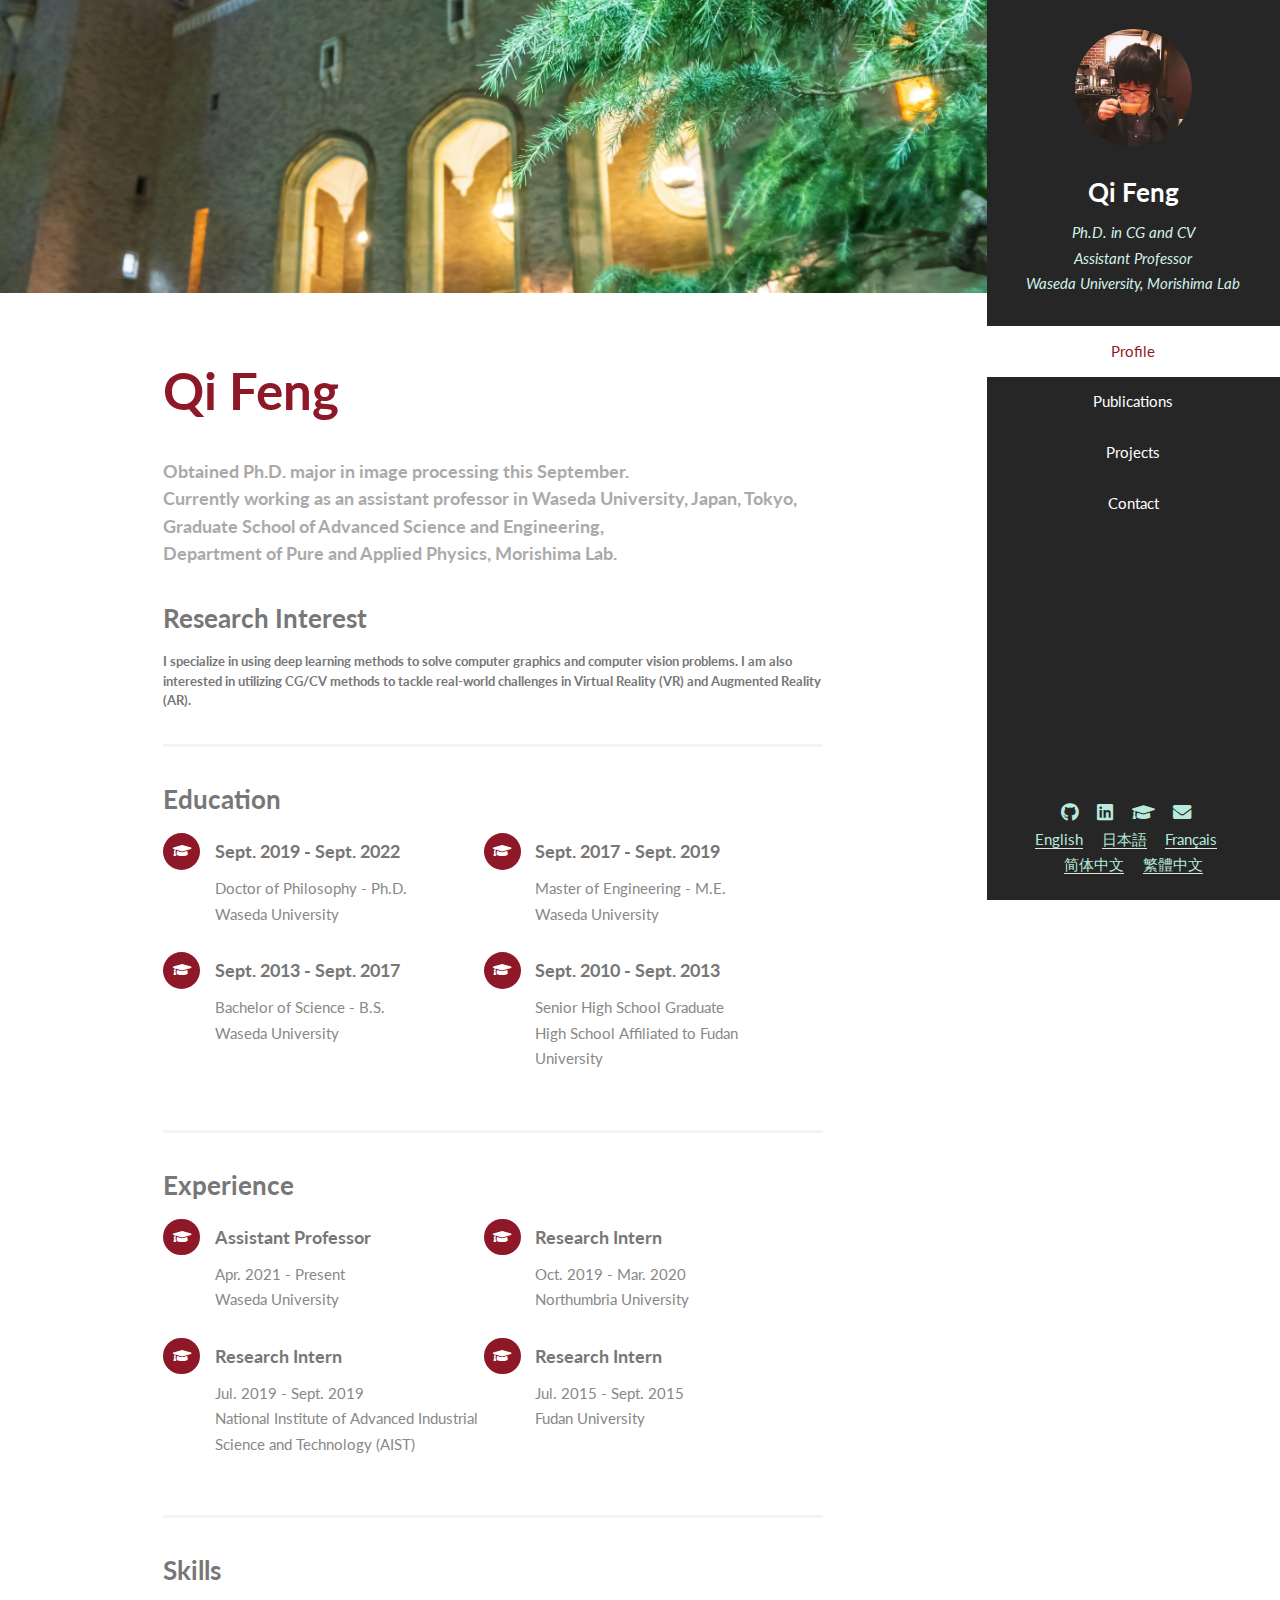
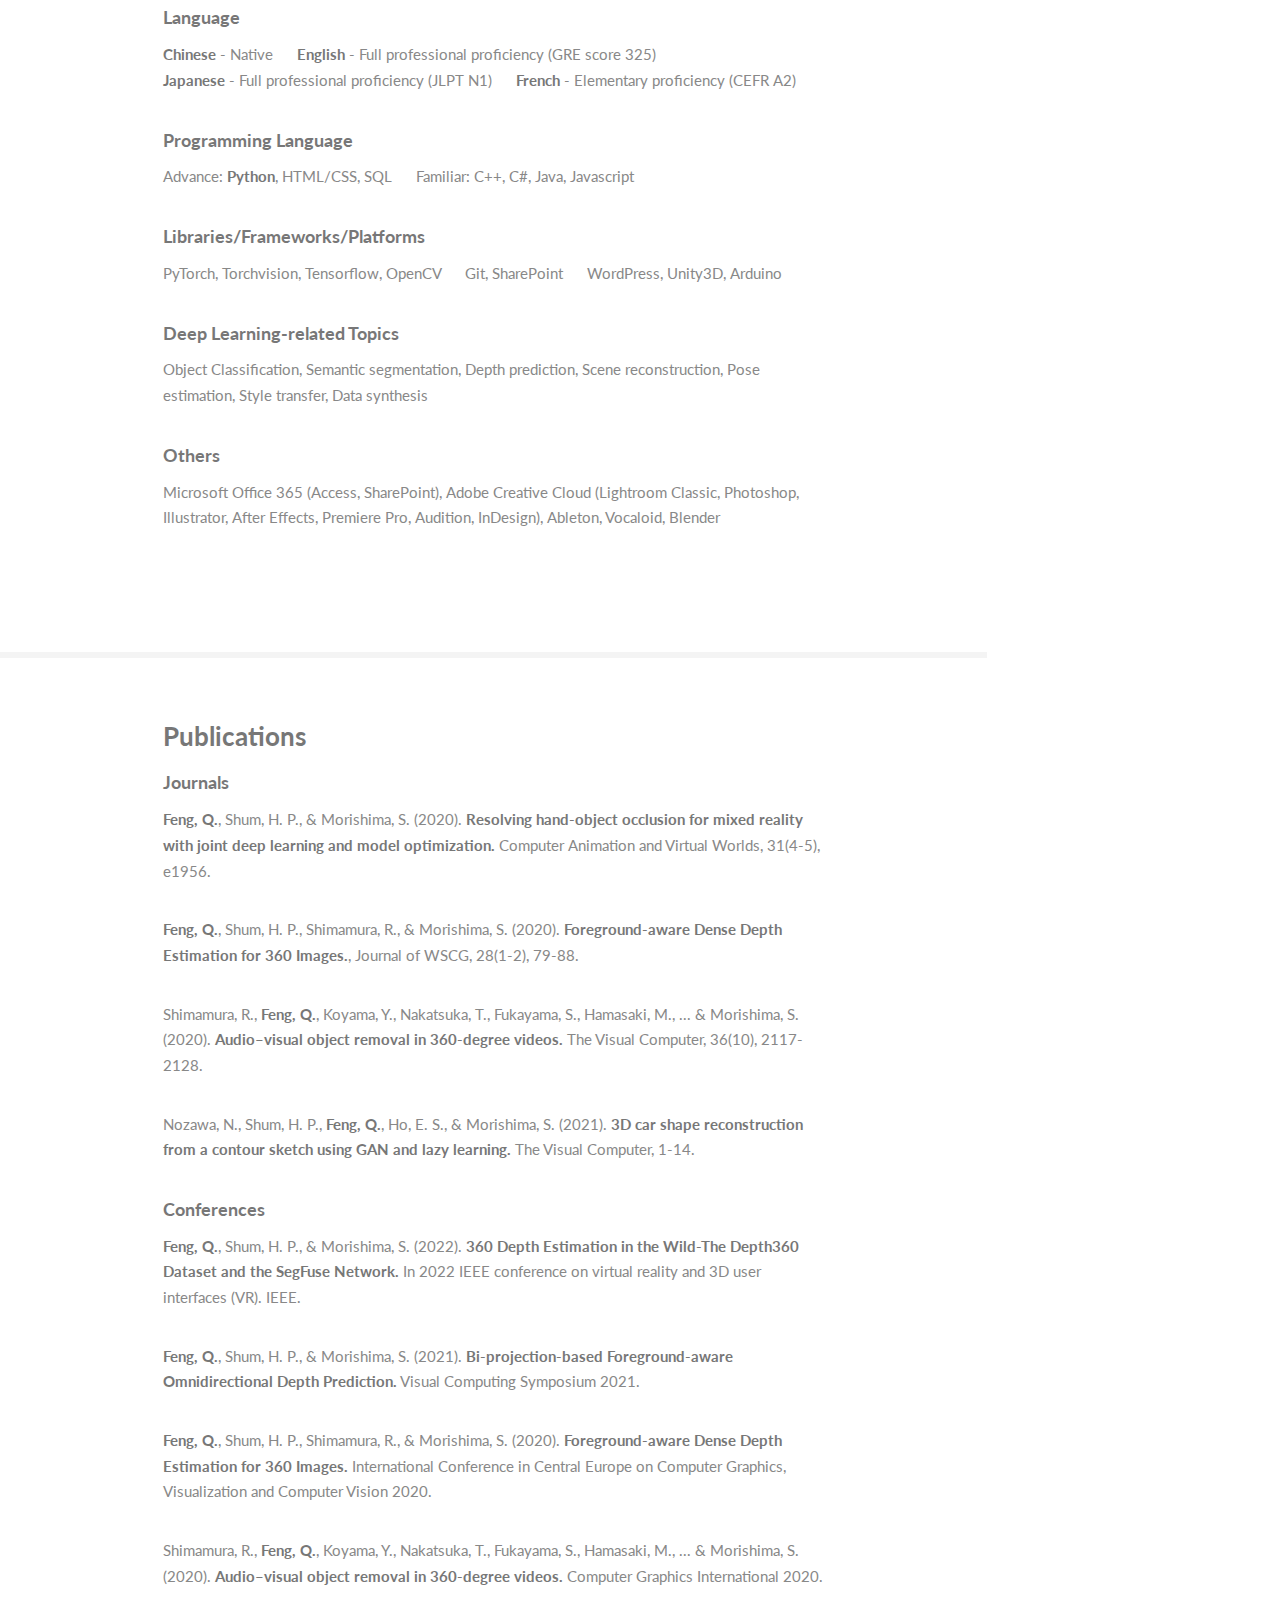
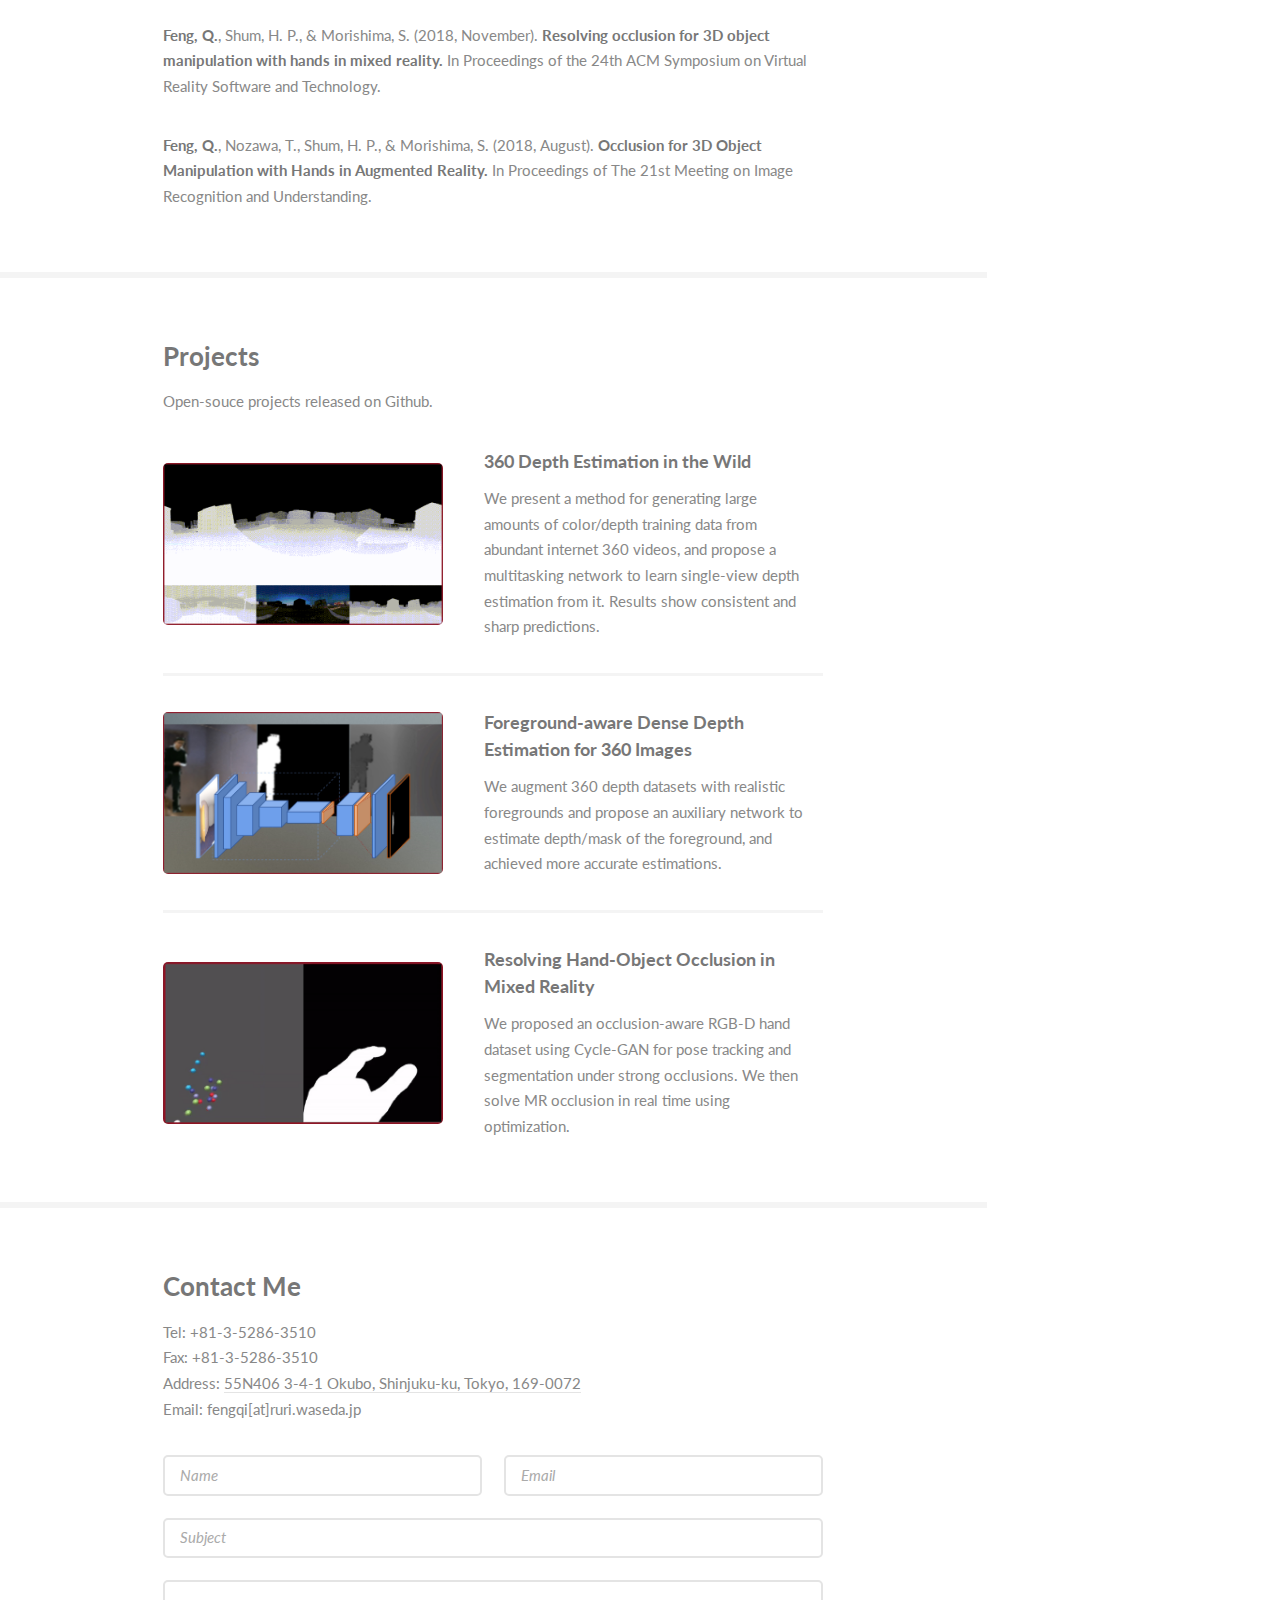
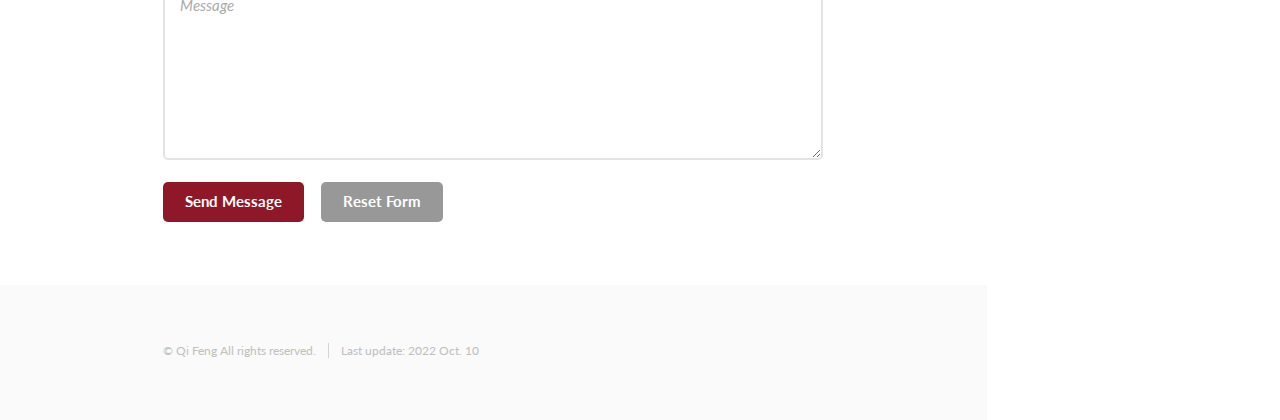
==== index.html @ 5010bcfd "Update index.html" ====
<!DOCTYPE HTML>
<html>
	<head>
		<title>Qi Feng | 冯 起</title>
		<link rel="icon" type="image/x-icon" href="/images/favicon.ico">
		<meta charset="utf-8" />
		<meta name="viewport" content="width=device-width, initial-scale=1, user-scalable=no" />
		<link rel="stylesheet" href="assets/css/main.css" />
	</head>
	<body class="is-preload">

		<!-- Header -->
			<section id="header">
				<header>
					<span class="image avatar"><img src="images/avatar.jpg" alt="" /></span>
					<h1 id="logo"><a href="#">Qi Feng</a></h1>
					<p>Ph.D. in CG and CV <br /> 
					Assistant Professor<br <br />
					Waseda University, Morishima Lab</p>
				</header>
				<nav id="nav">
					<ul>
						<li><a href="#one" class="active">Profile</a></li>
						<li><a href="#two">Publications</a></li>
						<li><a href="#three">Projects</a></li>
						<li><a href="#four">Contact</a></li>
					</ul>
				</nav>
				<footer>
					<ul class="icons">
						<li><a href="https://github.com/HAL-lucination/" class="icon brands fa-github"><span class="label">Github</span></a></li>
						<li><a href="https://www.linkedin.com/in/qi-feng-2680a6149/" class="icon brands fa-linkedin"><span class="label">Email</span></a></li>
						<li><a href="https://scholar.google.com/citations?view_op=list_works&hl=en&authuser=1&user=17y69bAAAAAJ" class="icon solid fa-graduation-cap"><span class="label">Google Scholar</span></a></li>
						<li><a href="mailto: fengqi@ruri.waseda.jp" class="icon solid fa-envelope"><span class="label">Email</span></a></li>
						<br />
						<li><a href="#">English</a></li>
						<li><a href="#">日本語</a></li>
						<li><a href="#">Français</a></li><br />
						<li><a href="#">简体中文</a></li>
						<li><a href="#">繁體中文</a></li>
						
					</ul>
				</footer>
			</section>

		<!-- Wrapper -->
			<div id="wrapper">

				<!-- Main -->
					<div id="main">

						<!-- One -->
							<section id="one">
								<div class="image main" data-position="center">
									<img src="images/banner.jpg" alt="" />
								</div>
								<div class="container">
									<header class="major">
										<h2>Qi Feng</h2>
										<h4><p> Obtained Ph.D. major in image processing this September. <br />
											Currently working as an assistant professor in Waseda University, Japan, Tokyo, <br />
											Graduate School of Advanced Science and Engineering, <br />
											Department of Pure and Applied Physics, <a href="https://morishima-lab.jp/">Morishima Lab</a>.</p></h4>
									</header>
									<div class="features">
										<article>
												<h3>Research Interest</h3>
												<h5><p>I specialize in using deep learning methods to solve computer graphics and computer vision problems.
													I am also interested in utilizing CG/CV methods to tackle real-world challenges in Virtual Reality (VR) and Augmented Reality (AR). </p></h5>
										</article>
										<article>
												<h3>Education</h3>
												<ul class="feature-icons">
													<li class="icon solid fa-graduation-cap"><h4>Sept. 2019 - Sept. 2022</h4>
													Doctor of Philosophy - Ph.D. <br />
													Waseda University </li>
													<li class="icon solid fa-graduation-cap"><h4>Sept. 2017 - Sept. 2019</h4>
													Master of Engineering - M.E. <br />
													Waseda University </li>
													<li class="icon solid fa-graduation-cap"><h4>Sept. 2013 - Sept. 2017</h4>
													Bachelor of Science - B.S. <br />
													Waseda University </li>
													<li class="icon solid fa-graduation-cap"><h4>Sept. 2010 - Sept. 2013</h4>
													Senior High School Graduate <br />
													High School Affiliated to Fudan University </li>
												</ul>
										</article>
										<article>
												<h3>Experience</h3>
												<ul class="feature-icons">
													<li class="icon solid fa-graduation-cap"><h4>Assistant Professor</h4>
													Apr. 2021 - Present<br />
													Waseda University </li>
													<li class="icon solid fa-graduation-cap"><h4>Research Intern</h4>
													Oct. 2019 - Mar. 2020 <br />
													Northumbria University </li>
													<li class="icon solid fa-graduation-cap"><h4>Research Intern</h4>
													Jul. 2019 - Sept. 2019 <br />
													National Institute of Advanced Industrial Science and Technology (AIST) </li>
													<li class="icon solid fa-graduation-cap"><h4>Research Intern</h4>
													Jul. 2015 - Sept. 2015 <br />
													Fudan University </li>
												</ul>
										</article>
										<article>
												<h3>Skills</h3>
												<h4>Language</h4>
												<p><b>Chinese</b> - Native &nbsp;&nbsp;&nbsp;&nbsp; <b>English</b> - Full professional proficiency (GRE score 325) <br />
												<b>Japanese</b> - Full professional proficiency (JLPT N1) &nbsp;&nbsp;&nbsp;&nbsp; <b>French</b> - Elementary proficiency (CEFR A2) </p>
												<h4>Programming Language</h4>
												<p>Advance: <b>Python</b>, HTML/CSS, SQL &nbsp;&nbsp;&nbsp;&nbsp; Familiar: C++, C#, Java, Javascript</p>
												<h4>Libraries/Frameworks/Platforms</h4>
												<p>PyTorch, Torchvision, Tensorflow, OpenCV &nbsp;&nbsp;&nbsp;&nbsp; Git, SharePoint &nbsp;&nbsp;&nbsp;&nbsp;  WordPress, Unity3D, Arduino</p>
												<h4>Deep Learning-related Topics</h4>
												<p>Object Classification, Semantic segmentation, Depth prediction, Scene reconstruction, Pose estimation, Style transfer, Data synthesis</p>
												<h4>Others</h4>
												<p>Microsoft Office 365 (Access, SharePoint), Adobe Creative Cloud (Lightroom Classic, Photoshop, Illustrator, After Effects, Premiere Pro, Audition, InDesign), Ableton, Vocaloid, Blender</p><br />
										</article>
									</div>
								</div>
							</section>

						<!-- Two -->
							<section id="two">
								<div class="container">
									<div class="features">
										<article>
												<h3>Publications</h3>
												<h4>Journals</h4>
												<p><b>Feng, Q.</b>, Shum, H. P., & Morishima, S. (2020). <b>Resolving hand‐object occlusion for mixed reality with joint deep learning and model optimization.</b>
													Computer Animation and Virtual Worlds, 31(4-5), e1956.</p>
												<p><b>Feng, Q.</b>, Shum, H. P., Shimamura, R., & Morishima, S. (2020). <b>Foreground-aware Dense Depth Estimation for 360 Images.</b>, Journal of WSCG, 28(1-2), 79-88.</p>
												<p>Shimamura, R., <b>Feng, Q.</b>, Koyama, Y., Nakatsuka, T., Fukayama, S., Hamasaki, M., ... & Morishima, S. (2020). <b>Audio–visual object removal in 360-degree videos.</b> The Visual Computer, 36(10), 2117-2128.</p>
												<p>Nozawa, N., Shum, H. P., <b>Feng, Q.</b>, Ho, E. S., & Morishima, S. (2021). <b>3D car shape reconstruction from a contour sketch using GAN and lazy learning.</b> The Visual Computer, 1-14.</p>
												<h4>Conferences</h4>
												<p><b>Feng, Q.</b>, Shum, H. P., & Morishima, S. (2022). <b>360 Depth Estimation in the Wild-The Depth360 Dataset and the SegFuse Network.</b> In 2022 IEEE conference on virtual reality and 3D user interfaces (VR). IEEE.</p>
												<p><b>Feng, Q.</b>, Shum, H. P., & Morishima, S. (2021). <b>Bi-projection-based Foreground-aware Omnidirectional Depth Prediction.</b> Visual Computing Symposium 2021.</p>
												<p><b>Feng, Q.</b>, Shum, H. P., Shimamura, R., & Morishima, S. (2020). <b>Foreground-aware Dense Depth Estimation for 360 Images.</b> International Conference in Central Europe on Computer Graphics, Visualization and Computer Vision 2020.</p>
												<p>Shimamura, R., <b>Feng, Q.</b>, Koyama, Y., Nakatsuka, T., Fukayama, S., Hamasaki, M., ... & Morishima, S. (2020). <b>Audio–visual object removal in 360-degree videos.</b> Computer Graphics International 2020.</p>
												<p><b>Feng, Q.</b>, Shum, H. P., & Morishima, S. (2018, November). <b>Resolving occlusion for 3D object manipulation with hands in mixed reality.</b> In Proceedings of the 24th ACM Symposium on Virtual Reality Software and Technology.</p>
												<p><b>Feng, Q.</b>, Nozawa, T., Shum, H. P., & Morishima, S. (2018, August). <b>Occlusion for 3D Object Manipulation with Hands in Augmented Reality.</b> In Proceedings of The 21st Meeting on Image Recognition and Understanding.</p>
										</article>
									</div>
								</div>
							</section>

						<!-- Three -->
							<section id="three">
								<div class="container">
									<h3>Projects</h3>
									<p>Open-souce projects released on Github.</p>
									<div class="features">
										<article>
											<a href="https://segfuse.github.io/" class="image"><img src="images/segfuse.gif" alt="" /></a>
											<div class="inner">
												<h4><a href="https://segfuse.github.io/">360 Depth Estimation in the Wild</a></h4>
												<p>We present a method for generating large amounts of color/depth training data from abundant internet 360 videos,
													and propose a multitasking network to learn single-view depth estimation from it. Results show consistent and sharp predictions.</p>
											</div>
										</article>
										<article>
											<a href="https://segfuse.github.io/" class="image"><img src="images/foreground.jpg" alt="" /></a>
											<div class="inner">
												<h4><a href="https://segfuse.github.io/">Foreground-aware Dense Depth Estimation for 360 Images</a></h4>
												<p>We augment 360 depth datasets with realistic foregrounds and propose an auxiliary network
													to estimate depth/mask of the foreground, and achieved more accurate estimations.</p>
											</div>
										</article>
										<article>
											<a href="https://github.com/HAL-lucination/cyclegan-hand" class="image"><img src="images/hand.gif" alt="" /></a>
											<div class="inner">
												<h4><a href="https://github.com/HAL-lucination/cyclegan-hand">Resolving Hand-Object Occlusion in Mixed Reality</a></h4>
												<p>We proposed an occlusion-aware RGB-D hand dataset using Cycle-GAN for pose tracking and segmentation under strong occlusions.
													We then solve MR occlusion in real time using optimization.</p>
											</div>
										</article>
									</div>
								</div>
							</section>

						<!-- Four -->
							<section id="four">
								<div class="container">
									<h3>Contact Me</h3>
									<p>Tel: +81-3-5286-3510<br />
										Fax: +81-3-5286-3510<br />
										Address: <a href="https://goo.gl/maps/qCkFEBYzue7V8PMCA">55N406 3-4-1 Okubo, Shinjuku-ku, Tokyo, 169-0072</a><br />
										Email: fengqi[at]ruri.waseda.jp</p>
									<form action="http://formspree.io/fengqi@ruri.waseda.jp" method="POST">
										<div class="row gtr-uniform">
											<div class="col-6 col-12-xsmall"><input type="text" name="name" id="name" placeholder="Name" /></div>
											<div class="col-6 col-12-xsmall"><input type="email" name="email" id="email" placeholder="Email" /></div>
											<div class="col-12"><input type="text" name="subject" id="subject" placeholder="Subject" /></div>
											<div class="col-12"><textarea name="message" id="message" placeholder="Message" rows="6"></textarea></div>
											<div class="col-12">
												<ul class="actions">
													<li><input type="submit" class="primary" value="Send Message" /></li>
													<li><input type="reset" value="Reset Form" /></li>
												</ul>
											</div>
										</div>
									</form>
								</div>
							</section>
					</div>

				<!-- Footer -->
					<section id="footer">
						<div class="container">
							<ul class="copyright">
								<li>&copy; Qi Feng All rights reserved.</li><li>Last update: 2022 Oct. 10</li>
							</ul>
						</div>
					</section>

			</div>

		<!-- Scripts -->
			<script src="assets/js/jquery.min.js"></script>
			<script src="assets/js/jquery.scrollex.min.js"></script>
			<script src="assets/js/jquery.scrolly.min.js"></script>
			<script src="assets/js/browser.min.js"></script>
			<script src="assets/js/breakpoints.min.js"></script>
			<script src="assets/js/util.js"></script>
			<script src="assets/js/main.js"></script>

	</body>
</html>
---- assets/css/main.css ----
@import url("fontawesome-all.min.css");
@import url("https://fonts.googleapis.com/css?family=Lato:400,400italic,700,700italic|Source+Code+Pro:400");

html, body, div, span, applet, object,
iframe, h1, h2, h3, h4, h5, h6, p, blockquote,
pre, a, abbr, acronym, address, big, cite,
code, del, dfn, em, img, ins, kbd, q, s, samp,
small, strike, strong, sub, sup, tt, var, b,
u, i, center, dl, dt, dd, ol, ul, li, fieldset,
form, label, legend, table, caption, tbody,
tfoot, thead, tr, th, td, article, aside,
canvas, details, embed, figure, figcaption,
footer, header, hgroup, menu, nav, output, ruby,
section, summary, time, mark, audio, video {
	margin: 0;
	padding: 0;
	border: 0;
	font-size: 100%;
	font: inherit;
	vertical-align: baseline;}

article, aside, details, figcaption, figure,
footer, header, hgroup, menu, nav, section {
	display: block;}

body {
	line-height: 1;
}

ol, ul {
	list-style: none;
}

blockquote, q {
	quotes: none;
}

	blockquote:before, blockquote:after, q:before, q:after {
		content: '';
		content: none;
	}

table {
	border-collapse: collapse;
	border-spacing: 0;
}

body {
	-webkit-text-size-adjust: none;
}

mark {
	background-color: transparent;
	color: inherit;
}

input::-moz-focus-inner {
	border: 0;
	padding: 0;
}

input, select, textarea {
	-moz-appearance: none;
	-webkit-appearance: none;
	-ms-appearance: none;
	appearance: none;
}

/* Basic */

	html {
		box-sizing: border-box;
	}

	*, *:before, *:after {
		box-sizing: inherit;
	}

	body {
		background: #fff;
	}

		body.is-preload *, body.is-preload *:before, body.is-preload *:after {
			-moz-animation: none !important;
			-webkit-animation: none !important;
			-ms-animation: none !important;
			animation: none !important;
			-moz-transition: none !important;
			-webkit-transition: none !important;
			-ms-transition: none !important;
			transition: none !important;
		}

	body, input, select, textarea {
		color: #888;
		font-family: "Lato", sans-serif;
		font-size: 16pt;
		font-weight: 400;
		line-height: 1.75em;
	}

	a {
		-moz-transition: color 0.2s ease-in-out, border-color 0.2s ease-in-out;
		-webkit-transition: color 0.2s ease-in-out, border-color 0.2s ease-in-out;
		-ms-transition: color 0.2s ease-in-out, border-color 0.2s ease-in-out;
		transition: color 0.2s ease-in-out, border-color 0.2s ease-in-out;
		border-bottom: solid 1px #e4e4e4;
		color: inherit;
		text-decoration: none;
	}

		a:hover {
			border-bottom-color: transparent;
			color: #8E1827 !important;
		}

	strong, b {
		color: #777;
		font-weight: 700;
	}

	em, i {
		font-style: italic;
	}

	p {
		margin: 0 0 2.25em 0;
	}

	h1, h2, h3, h4, h5, h6 {
		color: #777;
		font-weight: 700;
		line-height: 1em;
		margin: 0 0 0.5625em 0;
	}

		h1 a, h2 a, h3 a, h4 a, h5 a, h6 a {
			border: 0;
			color: inherit;
			text-decoration: none;
		}

	h2 {
		font-size: 2em;
		line-height: 1.5em;
	}

	h3 {
		font-size: 1.75em;
		line-height: 1.5em;
	}

	h4 {
		font-size: 1.25em;
		line-height: 1.5em;
	}

	h5 {
		font-size: 0.9em;
		line-height: 1.5em;
	}

	h6 {
		font-size: 0.7em;
		line-height: 1.5em;
	}

	sub {
		font-size: 0.8em;
		position: relative;
		top: 0.5em;
	}

	sup {
		font-size: 0.8em;
		position: relative;
		top: -0.5em;
	}

	hr {
		border: 0;
		border-bottom: solid 2px #f4f4f4;
		margin: 2.25em 0;
	}

		hr.major {
			margin: 3.375em 0;
		}

	blockquote {
		border-left: solid 8px #e4e4e4;
		font-style: italic;
		margin: 0 0 2.25em 0;
		padding: 0.5em 0 0.5em 2em;
	}

	code {
		background: #555;
		border-radius: 5px;
		color: #fff;
		font-family: "Source Code Pro", monospace;
		font-size: 0.9em;
		margin: 0 0.25em;
		padding: 0.25em 0.65em;
	}

	pre {
		font-family: "Source Code Pro", monospace;
		font-size: 0.9em;
		margin: 0 0 2.25em 0;
	}

		pre code {
			-webkit-overflow-scrolling: touch;
			display: block;
			line-height: 1.5em;
			overflow-x: auto;
			padding: 1em 1.5em;
		}

	.align-left {
		text-align: left;
	}

	.align-center {
		text-align: center;
	}

	.align-right {
		text-align: right;
	}

/* Row */

	.row {
		display: flex;
		flex-wrap: wrap;
		box-sizing: border-box;
		align-items: stretch;
	}

		.row > * {
			box-sizing: border-box;
		}

		.row.gtr-uniform > * > :last-child {
			margin-bottom: 0;
		}

		.row.aln-left {
			justify-content: flex-start;
		}

		.row.aln-center {
			justify-content: center;
		}

		.row.aln-right {
			justify-content: flex-end;
		}

		.row.aln-top {
			align-items: flex-start;
		}

		.row.aln-middle {
			align-items: center;
		}

		.row.aln-bottom {
			align-items: flex-end;
		}

		.row > .imp {
			order: -1;
		}

		.row > .col-1 {
			width: 8.33333%;
		}

		.row > .off-1 {
			margin-left: 8.33333%;
		}

		.row > .col-2 {
			width: 16.66667%;
		}

		.row > .off-2 {
			margin-left: 16.66667%;
		}

		.row > .col-3 {
			width: 25%;
		}

		.row > .off-3 {
			margin-left: 25%;
		}

		.row > .col-4 {
			width: 33.33333%;
		}

		.row > .off-4 {
			margin-left: 33.33333%;
		}

		.row > .col-5 {
			width: 41.66667%;
		}

		.row > .off-5 {
			margin-left: 41.66667%;
		}

		.row > .col-6 {
			width: 50%;
		}

		.row > .off-6 {
			margin-left: 50%;
		}

		.row > .col-7 {
			width: 58.33333%;
		}

		.row > .off-7 {
			margin-left: 58.33333%;
		}

		.row > .col-8 {
			width: 66.66667%;
		}

		.row > .off-8 {
			margin-left: 66.66667%;
		}

		.row > .col-9 {
			width: 75%;
		}

		.row > .off-9 {
			margin-left: 75%;
		}

		.row > .col-10 {
			width: 83.33333%;
		}

		.row > .off-10 {
			margin-left: 83.33333%;
		}

		.row > .col-11 {
			width: 91.66667%;
		}

		.row > .off-11 {
			margin-left: 91.66667%;
		}

		.row > .col-12 {
			width: 100%;
		}

		.row > .off-12 {
			margin-left: 100%;
		}

		.row.gtr-0 {
			margin-top: 0;
			margin-left: 0em;
		}

			.row.gtr-0 > * {
				padding: 0 0 0 0em;
			}

			.row.gtr-0.gtr-uniform {
				margin-top: 0em;
			}

				.row.gtr-0.gtr-uniform > * {
					padding-top: 0em;
				}

		.row.gtr-25 {
			margin-top: 0;
			margin-left: -0.5em;
		}

			.row.gtr-25 > * {
				padding: 0 0 0 0.5em;
			}

			.row.gtr-25.gtr-uniform {
				margin-top: -0.5em;
			}

				.row.gtr-25.gtr-uniform > * {
					padding-top: 0.5em;
				}

		.row.gtr-50 {
			margin-top: 0;
			margin-left: -1em;
		}

			.row.gtr-50 > * {
				padding: 0 0 0 1em;
			}

			.row.gtr-50.gtr-uniform {
				margin-top: -1em;
			}

				.row.gtr-50.gtr-uniform > * {
					padding-top: 1em;
				}

		.row {
			margin-top: 0;
			margin-left: -2em;
		}

			.row > * {
				padding: 0 0 0 2em;
			}

			.row.gtr-uniform {
				margin-top: -2em;
			}

				.row.gtr-uniform > * {
					padding-top: 2em;
				}

		.row.gtr-150 {
			margin-top: 0;
			margin-left: -3em;
		}

			.row.gtr-150 > * {
				padding: 0 0 0 3em;
			}

			.row.gtr-150.gtr-uniform {
				margin-top: -3em;
			}

				.row.gtr-150.gtr-uniform > * {
					padding-top: 3em;
				}

		.row.gtr-200 {
			margin-top: 0;
			margin-left: -4em;
		}

			.row.gtr-200 > * {
				padding: 0 0 0 4em;
			}

			.row.gtr-200.gtr-uniform {
				margin-top: -4em;
			}

				.row.gtr-200.gtr-uniform > * {
					padding-top: 4em;
				}

		@media screen and (max-width: 1680px) {

			.row {
				display: flex;
				flex-wrap: wrap;
				box-sizing: border-box;
				align-items: stretch;
			}

				.row > * {
					box-sizing: border-box;
				}

				.row.gtr-uniform > * > :last-child {
					margin-bottom: 0;
				}

				.row.aln-left {
					justify-content: flex-start;
				}

				.row.aln-center {
					justify-content: center;
				}

				.row.aln-right {
					justify-content: flex-end;
				}

				.row.aln-top {
					align-items: flex-start;
				}

				.row.aln-middle {
					align-items: center;
				}

				.row.aln-bottom {
					align-items: flex-end;
				}

				.row > .imp-xlarge {
					order: -1;
				}

				.row > .col-1-xlarge {
					width: 8.33333%;
				}

				.row > .off-1-xlarge {
					margin-left: 8.33333%;
				}

				.row > .col-2-xlarge {
					width: 16.66667%;
				}

				.row > .off-2-xlarge {
					margin-left: 16.66667%;
				}

				.row > .col-3-xlarge {
					width: 25%;
				}

				.row > .off-3-xlarge {
					margin-left: 25%;
				}

				.row > .col-4-xlarge {
					width: 33.33333%;
				}

				.row > .off-4-xlarge {
					margin-left: 33.33333%;
				}

				.row > .col-5-xlarge {
					width: 41.66667%;
				}

				.row > .off-5-xlarge {
					margin-left: 41.66667%;
				}

				.row > .col-6-xlarge {
					width: 50%;
				}

				.row > .off-6-xlarge {
					margin-left: 50%;
				}

				.row > .col-7-xlarge {
					width: 58.33333%;
				}

				.row > .off-7-xlarge {
					margin-left: 58.33333%;
				}

				.row > .col-8-xlarge {
					width: 66.66667%;
				}

				.row > .off-8-xlarge {
					margin-left: 66.66667%;
				}

				.row > .col-9-xlarge {
					width: 75%;
				}

				.row > .off-9-xlarge {
					margin-left: 75%;
				}

				.row > .col-10-xlarge {
					width: 83.33333%;
				}

				.row > .off-10-xlarge {
					margin-left: 83.33333%;
				}

				.row > .col-11-xlarge {
					width: 91.66667%;
				}

				.row > .off-11-xlarge {
					margin-left: 91.66667%;
				}

				.row > .col-12-xlarge {
					width: 100%;
				}

				.row > .off-12-xlarge {
					margin-left: 100%;
				}

				.row.gtr-0 {
					margin-top: 0;
					margin-left: 0em;
				}

					.row.gtr-0 > * {
						padding: 0 0 0 0em;
					}

					.row.gtr-0.gtr-uniform {
						margin-top: 0em;
					}

						.row.gtr-0.gtr-uniform > * {
							padding-top: 0em;
						}

				.row.gtr-25 {
					margin-top: 0;
					margin-left: -0.5em;
				}

					.row.gtr-25 > * {
						padding: 0 0 0 0.5em;
					}

					.row.gtr-25.gtr-uniform {
						margin-top: -0.5em;
					}

						.row.gtr-25.gtr-uniform > * {
							padding-top: 0.5em;
						}

				.row.gtr-50 {
					margin-top: 0;
					margin-left: -1em;
				}

					.row.gtr-50 > * {
						padding: 0 0 0 1em;
					}

					.row.gtr-50.gtr-uniform {
						margin-top: -1em;
					}

						.row.gtr-50.gtr-uniform > * {
							padding-top: 1em;
						}

				.row {
					margin-top: 0;
					margin-left: -2em;
				}

					.row > * {
						padding: 0 0 0 2em;
					}

					.row.gtr-uniform {
						margin-top: -2em;
					}

						.row.gtr-uniform > * {
							padding-top: 2em;
						}

				.row.gtr-150 {
					margin-top: 0;
					margin-left: -3em;
				}

					.row.gtr-150 > * {
						padding: 0 0 0 3em;
					}

					.row.gtr-150.gtr-uniform {
						margin-top: -3em;
					}

						.row.gtr-150.gtr-uniform > * {
							padding-top: 3em;
						}

				.row.gtr-200 {
					margin-top: 0;
					margin-left: -4em;
				}

					.row.gtr-200 > * {
						padding: 0 0 0 4em;
					}

					.row.gtr-200.gtr-uniform {
						margin-top: -4em;
					}

						.row.gtr-200.gtr-uniform > * {
							padding-top: 4em;
						}

		}

		@media screen and (max-width: 1280px) {

			.row {
				display: flex;
				flex-wrap: wrap;
				box-sizing: border-box;
				align-items: stretch;
			}

				.row > * {
					box-sizing: border-box;
				}

				.row.gtr-uniform > * > :last-child {
					margin-bottom: 0;
				}

				.row.aln-left {
					justify-content: flex-start;
				}

				.row.aln-center {
					justify-content: center;
				}

				.row.aln-right {
					justify-content: flex-end;
				}

				.row.aln-top {
					align-items: flex-start;
				}

				.row.aln-middle {
					align-items: center;
				}

				.row.aln-bottom {
					align-items: flex-end;
				}

				.row > .imp-large {
					order: -1;
				}

				.row > .col-1-large {
					width: 8.33333%;
				}

				.row > .off-1-large {
					margin-left: 8.33333%;
				}

				.row > .col-2-large {
					width: 16.66667%;
				}

				.row > .off-2-large {
					margin-left: 16.66667%;
				}

				.row > .col-3-large {
					width: 25%;
				}

				.row > .off-3-large {
					margin-left: 25%;
				}

				.row > .col-4-large {
					width: 33.33333%;
				}

				.row > .off-4-large {
					margin-left: 33.33333%;
				}

				.row > .col-5-large {
					width: 41.66667%;
				}

				.row > .off-5-large {
					margin-left: 41.66667%;
				}

				.row > .col-6-large {
					width: 50%;
				}

				.row > .off-6-large {
					margin-left: 50%;
				}

				.row > .col-7-large {
					width: 58.33333%;
				}

				.row > .off-7-large {
					margin-left: 58.33333%;
				}

				.row > .col-8-large {
					width: 66.66667%;
				}

				.row > .off-8-large {
					margin-left: 66.66667%;
				}

				.row > .col-9-large {
					width: 75%;
				}

				.row > .off-9-large {
					margin-left: 75%;
				}

				.row > .col-10-large {
					width: 83.33333%;
				}

				.row > .off-10-large {
					margin-left: 83.33333%;
				}

				.row > .col-11-large {
					width: 91.66667%;
				}

				.row > .off-11-large {
					margin-left: 91.66667%;
				}

				.row > .col-12-large {
					width: 100%;
				}

				.row > .off-12-large {
					margin-left: 100%;
				}

				.row.gtr-0 {
					margin-top: 0;
					margin-left: 0em;
				}

					.row.gtr-0 > * {
						padding: 0 0 0 0em;
					}

					.row.gtr-0.gtr-uniform {
						margin-top: 0em;
					}

						.row.gtr-0.gtr-uniform > * {
							padding-top: 0em;
						}

				.row.gtr-25 {
					margin-top: 0;
					margin-left: -0.375em;
				}

					.row.gtr-25 > * {
						padding: 0 0 0 0.375em;
					}

					.row.gtr-25.gtr-uniform {
						margin-top: -0.375em;
					}

						.row.gtr-25.gtr-uniform > * {
							padding-top: 0.375em;
						}

				.row.gtr-50 {
					margin-top: 0;
					margin-left: -0.75em;
				}

					.row.gtr-50 > * {
						padding: 0 0 0 0.75em;
					}

					.row.gtr-50.gtr-uniform {
						margin-top: -0.75em;
					}

						.row.gtr-50.gtr-uniform > * {
							padding-top: 0.75em;
						}

				.row {
					margin-top: 0;
					margin-left: -1.5em;
				}

					.row > * {
						padding: 0 0 0 1.5em;
					}

					.row.gtr-uniform {
						margin-top: -1.5em;
					}

						.row.gtr-uniform > * {
							padding-top: 1.5em;
						}

				.row.gtr-150 {
					margin-top: 0;
					margin-left: -2.25em;
				}

					.row.gtr-150 > * {
						padding: 0 0 0 2.25em;
					}

					.row.gtr-150.gtr-uniform {
						margin-top: -2.25em;
					}

						.row.gtr-150.gtr-uniform > * {
							padding-top: 2.25em;
						}

				.row.gtr-200 {
					margin-top: 0;
					margin-left: -3em;
				}

					.row.gtr-200 > * {
						padding: 0 0 0 3em;
					}

					.row.gtr-200.gtr-uniform {
						margin-top: -3em;
					}

						.row.gtr-200.gtr-uniform > * {
							padding-top: 3em;
						}

		}

		@media screen and (max-width: 1024px) {

			.row {
				display: flex;
				flex-wrap: wrap;
				box-sizing: border-box;
				align-items: stretch;
			}

				.row > * {
					box-sizing: border-box;
				}

				.row.gtr-uniform > * > :last-child {
					margin-bottom: 0;
				}

				.row.aln-left {
					justify-content: flex-start;
				}

				.row.aln-center {
					justify-content: center;
				}

				.row.aln-right {
					justify-content: flex-end;
				}

				.row.aln-top {
					align-items: flex-start;
				}

				.row.aln-middle {
					align-items: center;
				}

				.row.aln-bottom {
					align-items: flex-end;
				}

				.row > .imp-medium {
					order: -1;
				}

				.row > .col-1-medium {
					width: 8.33333%;
				}

				.row > .off-1-medium {
					margin-left: 8.33333%;
				}

				.row > .col-2-medium {
					width: 16.66667%;
				}

				.row > .off-2-medium {
					margin-left: 16.66667%;
				}

				.row > .col-3-medium {
					width: 25%;
				}

				.row > .off-3-medium {
					margin-left: 25%;
				}

				.row > .col-4-medium {
					width: 33.33333%;
				}

				.row > .off-4-medium {
					margin-left: 33.33333%;
				}

				.row > .col-5-medium {
					width: 41.66667%;
				}

				.row > .off-5-medium {
					margin-left: 41.66667%;
				}

				.row > .col-6-medium {
					width: 50%;
				}

				.row > .off-6-medium {
					margin-left: 50%;
				}

				.row > .col-7-medium {
					width: 58.33333%;
				}

				.row > .off-7-medium {
					margin-left: 58.33333%;
				}

				.row > .col-8-medium {
					width: 66.66667%;
				}

				.row > .off-8-medium {
					margin-left: 66.66667%;
				}

				.row > .col-9-medium {
					width: 75%;
				}

				.row > .off-9-medium {
					margin-left: 75%;
				}

				.row > .col-10-medium {
					width: 83.33333%;
				}

				.row > .off-10-medium {
					margin-left: 83.33333%;
				}

				.row > .col-11-medium {
					width: 91.66667%;
				}

				.row > .off-11-medium {
					margin-left: 91.66667%;
				}

				.row > .col-12-medium {
					width: 100%;
				}

				.row > .off-12-medium {
					margin-left: 100%;
				}

				.row.gtr-0 {
					margin-top: 0;
					margin-left: 0em;
				}

					.row.gtr-0 > * {
						padding: 0 0 0 0em;
					}

					.row.gtr-0.gtr-uniform {
						margin-top: 0em;
					}

						.row.gtr-0.gtr-uniform > * {
							padding-top: 0em;
						}

				.row.gtr-25 {
					margin-top: 0;
					margin-left: -0.375em;
				}

					.row.gtr-25 > * {
						padding: 0 0 0 0.375em;
					}

					.row.gtr-25.gtr-uniform {
						margin-top: -0.375em;
					}

						.row.gtr-25.gtr-uniform > * {
							padding-top: 0.375em;
						}

				.row.gtr-50 {
					margin-top: 0;
					margin-left: -0.75em;
				}

					.row.gtr-50 > * {
						padding: 0 0 0 0.75em;
					}

					.row.gtr-50.gtr-uniform {
						margin-top: -0.75em;
					}

						.row.gtr-50.gtr-uniform > * {
							padding-top: 0.75em;
						}

				.row {
					margin-top: 0;
					margin-left: -1.5em;
				}

					.row > * {
						padding: 0 0 0 1.5em;
					}

					.row.gtr-uniform {
						margin-top: -1.5em;
					}

						.row.gtr-uniform > * {
							padding-top: 1.5em;
						}

				.row.gtr-150 {
					margin-top: 0;
					margin-left: -2.25em;
				}

					.row.gtr-150 > * {
						padding: 0 0 0 2.25em;
					}

					.row.gtr-150.gtr-uniform {
						margin-top: -2.25em;
					}

						.row.gtr-150.gtr-uniform > * {
							padding-top: 2.25em;
						}

				.row.gtr-200 {
					margin-top: 0;
					margin-left: -3em;
				}

					.row.gtr-200 > * {
						padding: 0 0 0 3em;
					}

					.row.gtr-200.gtr-uniform {
						margin-top: -3em;
					}

						.row.gtr-200.gtr-uniform > * {
							padding-top: 3em;
						}

		}

		@media screen and (max-width: 736px) {

			.row {
				display: flex;
				flex-wrap: wrap;
				box-sizing: border-box;
				align-items: stretch;
			}

				.row > * {
					box-sizing: border-box;
				}

				.row.gtr-uniform > * > :last-child {
					margin-bottom: 0;
				}

				.row.aln-left {
					justify-content: flex-start;
				}

				.row.aln-center {
					justify-content: center;
				}

				.row.aln-right {
					justify-content: flex-end;
				}

				.row.aln-top {
					align-items: flex-start;
				}

				.row.aln-middle {
					align-items: center;
				}

				.row.aln-bottom {
					align-items: flex-end;
				}

				.row > .imp-small {
					order: -1;
				}

				.row > .col-1-small {
					width: 8.33333%;
				}

				.row > .off-1-small {
					margin-left: 8.33333%;
				}

				.row > .col-2-small {
					width: 16.66667%;
				}

				.row > .off-2-small {
					margin-left: 16.66667%;
				}

				.row > .col-3-small {
					width: 25%;
				}

				.row > .off-3-small {
					margin-left: 25%;
				}

				.row > .col-4-small {
					width: 33.33333%;
				}

				.row > .off-4-small {
					margin-left: 33.33333%;
				}

				.row > .col-5-small {
					width: 41.66667%;
				}

				.row > .off-5-small {
					margin-left: 41.66667%;
				}

				.row > .col-6-small {
					width: 50%;
				}

				.row > .off-6-small {
					margin-left: 50%;
				}

				.row > .col-7-small {
					width: 58.33333%;
				}

				.row > .off-7-small {
					margin-left: 58.33333%;
				}

				.row > .col-8-small {
					width: 66.66667%;
				}

				.row > .off-8-small {
					margin-left: 66.66667%;
				}

				.row > .col-9-small {
					width: 75%;
				}

				.row > .off-9-small {
					margin-left: 75%;
				}

				.row > .col-10-small {
					width: 83.33333%;
				}

				.row > .off-10-small {
					margin-left: 83.33333%;
				}

				.row > .col-11-small {
					width: 91.66667%;
				}

				.row > .off-11-small {
					margin-left: 91.66667%;
				}

				.row > .col-12-small {
					width: 100%;
				}

				.row > .off-12-small {
					margin-left: 100%;
				}

				.row.gtr-0 {
					margin-top: 0;
					margin-left: 0em;
				}

					.row.gtr-0 > * {
						padding: 0 0 0 0em;
					}

					.row.gtr-0.gtr-uniform {
						margin-top: 0em;
					}

						.row.gtr-0.gtr-uniform > * {
							padding-top: 0em;
						}

				.row.gtr-25 {
					margin-top: 0;
					margin-left: -0.3125em;
				}

					.row.gtr-25 > * {
						padding: 0 0 0 0.3125em;
					}

					.row.gtr-25.gtr-uniform {
						margin-top: -0.3125em;
					}

						.row.gtr-25.gtr-uniform > * {
							padding-top: 0.3125em;
						}

				.row.gtr-50 {
					margin-top: 0;
					margin-left: -0.625em;
				}

					.row.gtr-50 > * {
						padding: 0 0 0 0.625em;
					}

					.row.gtr-50.gtr-uniform {
						margin-top: -0.625em;
					}

						.row.gtr-50.gtr-uniform > * {
							padding-top: 0.625em;
						}

				.row {
					margin-top: 0;
					margin-left: -1.25em;
				}

					.row > * {
						padding: 0 0 0 1.25em;
					}

					.row.gtr-uniform {
						margin-top: -1.25em;
					}

						.row.gtr-uniform > * {
							padding-top: 1.25em;
						}

				.row.gtr-150 {
					margin-top: 0;
					margin-left: -1.875em;
				}

					.row.gtr-150 > * {
						padding: 0 0 0 1.875em;
					}

					.row.gtr-150.gtr-uniform {
						margin-top: -1.875em;
					}

						.row.gtr-150.gtr-uniform > * {
							padding-top: 1.875em;
						}

				.row.gtr-200 {
					margin-top: 0;
					margin-left: -2.5em;
				}

					.row.gtr-200 > * {
						padding: 0 0 0 2.5em;
					}

					.row.gtr-200.gtr-uniform {
						margin-top: -2.5em;
					}

						.row.gtr-200.gtr-uniform > * {
							padding-top: 2.5em;
						}

		}

		@media screen and (max-width: 480px) {

			.row {
				display: flex;
				flex-wrap: wrap;
				box-sizing: border-box;
				align-items: stretch;
			}

				.row > * {
					box-sizing: border-box;
				}

				.row.gtr-uniform > * > :last-child {
					margin-bottom: 0;
				}

				.row.aln-left {
					justify-content: flex-start;
				}

				.row.aln-center {
					justify-content: center;
				}

				.row.aln-right {
					justify-content: flex-end;
				}

				.row.aln-top {
					align-items: flex-start;
				}

				.row.aln-middle {
					align-items: center;
				}

				.row.aln-bottom {
					align-items: flex-end;
				}

				.row > .imp-xsmall {
					order: -1;
				}

				.row > .col-1-xsmall {
					width: 8.33333%;
				}

				.row > .off-1-xsmall {
					margin-left: 8.33333%;
				}

				.row > .col-2-xsmall {
					width: 16.66667%;
				}

				.row > .off-2-xsmall {
					margin-left: 16.66667%;
				}

				.row > .col-3-xsmall {
					width: 25%;
				}

				.row > .off-3-xsmall {
					margin-left: 25%;
				}

				.row > .col-4-xsmall {
					width: 33.33333%;
				}

				.row > .off-4-xsmall {
					margin-left: 33.33333%;
				}

				.row > .col-5-xsmall {
					width: 41.66667%;
				}

				.row > .off-5-xsmall {
					margin-left: 41.66667%;
				}

				.row > .col-6-xsmall {
					width: 50%;
				}

				.row > .off-6-xsmall {
					margin-left: 50%;
				}

				.row > .col-7-xsmall {
					width: 58.33333%;
				}

				.row > .off-7-xsmall {
					margin-left: 58.33333%;
				}

				.row > .col-8-xsmall {
					width: 66.66667%;
				}

				.row > .off-8-xsmall {
					margin-left: 66.66667%;
				}

				.row > .col-9-xsmall {
					width: 75%;
				}

				.row > .off-9-xsmall {
					margin-left: 75%;
				}

				.row > .col-10-xsmall {
					width: 83.33333%;
				}

				.row > .off-10-xsmall {
					margin-left: 83.33333%;
				}

				.row > .col-11-xsmall {
					width: 91.66667%;
				}

				.row > .off-11-xsmall {
					margin-left: 91.66667%;
				}

				.row > .col-12-xsmall {
					width: 100%;
				}

				.row > .off-12-xsmall {
					margin-left: 100%;
				}

				.row.gtr-0 {
					margin-top: 0;
					margin-left: 0em;
				}

					.row.gtr-0 > * {
						padding: 0 0 0 0em;
					}

					.row.gtr-0.gtr-uniform {
						margin-top: 0em;
					}

						.row.gtr-0.gtr-uniform > * {
							padding-top: 0em;
						}

				.row.gtr-25 {
					margin-top: 0;
					margin-left: -0.3125em;
				}

					.row.gtr-25 > * {
						padding: 0 0 0 0.3125em;
					}

					.row.gtr-25.gtr-uniform {
						margin-top: -0.3125em;
					}

						.row.gtr-25.gtr-uniform > * {
							padding-top: 0.3125em;
						}

				.row.gtr-50 {
					margin-top: 0;
					margin-left: -0.625em;
				}

					.row.gtr-50 > * {
						padding: 0 0 0 0.625em;
					}

					.row.gtr-50.gtr-uniform {
						margin-top: -0.625em;
					}

						.row.gtr-50.gtr-uniform > * {
							padding-top: 0.625em;
						}

				.row {
					margin-top: 0;
					margin-left: -1.25em;
				}

					.row > * {
						padding: 0 0 0 1.25em;
					}

					.row.gtr-uniform {
						margin-top: -1.25em;
					}

						.row.gtr-uniform > * {
							padding-top: 1.25em;
						}

				.row.gtr-150 {
					margin-top: 0;
					margin-left: -1.875em;
				}

					.row.gtr-150 > * {
						padding: 0 0 0 1.875em;
					}

					.row.gtr-150.gtr-uniform {
						margin-top: -1.875em;
					}

						.row.gtr-150.gtr-uniform > * {
							padding-top: 1.875em;
						}

				.row.gtr-200 {
					margin-top: 0;
					margin-left: -2.5em;
				}

					.row.gtr-200 > * {
						padding: 0 0 0 2.5em;
					}

					.row.gtr-200.gtr-uniform {
						margin-top: -2.5em;
					}

						.row.gtr-200.gtr-uniform > * {
							padding-top: 2.5em;
						}

		}

/* Container */

	.container {
		margin: 0 auto;
		max-width: calc(100% - 4.5em);
		width: 45em;
	}

		.container.xsmall {
			width: 11.25em;
		}

		.container.small {
			width: 22.5em;
		}

		.container.medium {
			width: 33.75em;
		}

		.container.large {
			width: 56.25em;
		}

		.container.xlarge {
			width: 67.5em;
		}

		.container.max {
			width: 100%;
		}

		@media screen and (max-width: 1024px) {

			.container {
				width: 100% !important;
			}

		}

		@media screen and (max-width: 480px) {

			.container {
				max-width: calc(100% - 3.375em);
			}

		}

/* Section/Article */

	section.special, article.special {
		text-align: center;
	}

	header p {
		color: #aaa;
		position: relative;
		margin: 0 0 1.6875em 0;
	}

	header h2 + p {
		font-size: 1.25em;
		margin-top: -0.5em;
		line-height: 1.5em;
	}

	header h3 + p {
		font-size: 1.1em;
		margin-top: -0.35em;
		line-height: 1.5em;
	}

	header h4 + p,
	header h5 + p,
	header h6 + p {
		font-size: 0.9em;
		margin-top: -0.25em;
		line-height: 1.5em;
	}

	header.major h2 {
		color: #8E1827;
		font-size: 3.5em;
	}

		header.major h2 + p {
			color: #777;
			font-size: 1.75em;
			font-weight: 700;
			margin-top: -0.75em;
		}

/* Form */

	form {
		margin: 0 0 2.25em 0;
	}

	label {
		color: #777;
		display: block;
		font-size: 0.9em;
		font-weight: 700;
		margin: 0 0 1.125em 0;
	}

	input::-moz-focus-inner {
		border: 0;
		padding: 0;
	}

	input[type="text"],
	input[type="password"],
	input[type="email"],
	select,
	textarea {
		-moz-appearance: none;
		-webkit-appearance: none;
		-ms-appearance: none;
		appearance: none;
		border-radius: 5px;
		border: none;
		border: solid 2px #e4e4e4;
		color: inherit;
		display: block;
		outline: 0;
		padding: 0 1em;
		text-decoration: none;
		width: 100%;
	}

		input[type="text"]:invalid,
		input[type="password"]:invalid,
		input[type="email"]:invalid,
		select:invalid,
		textarea:invalid {
			box-shadow: none;
		}

		input[type="text"]:focus,
		input[type="password"]:focus,
		input[type="email"]:focus,
		select:focus,
		textarea:focus {
			border-color: #8E1827;
		}

	select {
		background-image: url("data:image/svg+xml;charset=utf8,%3Csvg xmlns='http://www.w3.org/2000/svg' width='40' height='40' preserveAspectRatio='none' viewBox='0 0 40 40'%3E%3Cpath d='M9.4,12.3l10.4,10.4l10.4-10.4c0.2-0.2,0.5-0.4,0.9-0.4c0.3,0,0.6,0.1,0.9,0.4l3.3,3.3c0.2,0.2,0.4,0.5,0.4,0.9 c0,0.4-0.1,0.6-0.4,0.9L20.7,31.9c-0.2,0.2-0.5,0.4-0.9,0.4c-0.3,0-0.6-0.1-0.9-0.4L4.3,17.3c-0.2-0.2-0.4-0.5-0.4-0.9 c0-0.4,0.1-0.6,0.4-0.9l3.3-3.3c0.2-0.2,0.5-0.4,0.9-0.4S9.1,12.1,9.4,12.3z' fill='%23e4e4e4' /%3E%3C/svg%3E");
		background-size: 1.25em;
		background-repeat: no-repeat;
		background-position: calc(100% - 1em) center;
		height: 2.75em;
		padding-right: 2.75em;
		text-overflow: ellipsis;
	}

		select option {
			color: #777;
			background: #fff;
		}

		select:focus::-ms-value {
			background-color: transparent;
		}

		select::-ms-expand {
			display: none;
		}

	input[type="text"],
	input[type="password"],
	input[type="email"],
	select {
		height: 2.75em;
	}

	textarea {
		padding: 0.75em 1em;
	}

	input[type="checkbox"],
	input[type="radio"] {
		-moz-appearance: none;
		-webkit-appearance: none;
		-ms-appearance: none;
		appearance: none;
		display: block;
		float: left;
		margin-right: -2em;
		opacity: 0;
		width: 1em;
		z-index: -1;
	}

		input[type="checkbox"] + label,
		input[type="radio"] + label {
			text-decoration: none;
			color: #888;
			cursor: pointer;
			display: inline-block;
			font-size: 1em;
			font-weight: 400;
			padding-left: 2.4em;
			padding-right: 0.75em;
			position: relative;
		}

			input[type="checkbox"] + label:before,
			input[type="radio"] + label:before {
				-moz-osx-font-smoothing: grayscale;
				-webkit-font-smoothing: antialiased;
				display: inline-block;
				font-style: normal;
				font-variant: normal;
				text-rendering: auto;
				line-height: 1;
				text-transform: none !important;
				font-family: 'Font Awesome 5 Free';
				font-weight: 900;
			}

			input[type="checkbox"] + label:before,
			input[type="radio"] + label:before {
				background: #fafafa;
				border-radius: 5px;
				border: solid 2px #e4e4e4;
				content: '';
				display: inline-block;
				font-size: 0.8em;
				height: 2.0625em;
				left: 0;
				line-height: 2.0625em;
				position: absolute;
				text-align: center;
				top: 0;
				width: 2.0625em;
			}

		input[type="checkbox"]:checked + label:before,
		input[type="radio"]:checked + label:before {
			background: #989898;
			border-color: #989898;
			color: #ffffff;
			content: '\f00c';
		}

		input[type="checkbox"]:focus + label:before,
		input[type="radio"]:focus + label:before {
			border-color: #8E1827;
		}

	input[type="checkbox"] + label:before {
		border-radius: 5px;
	}

	input[type="radio"] + label:before {
		border-radius: 100%;
	}

	::-webkit-input-placeholder {
		color: #aaa !important;
		font-style: italic;
		opacity: 1.0;
	}

	:-moz-placeholder {
		color: #aaa !important;
		font-style: italic;
		opacity: 1.0;
	}

	::-moz-placeholder {
		color: #aaa !important;
		font-style: italic;
		opacity: 1.0;
	}

	:-ms-input-placeholder {
		color: #aaa !important;
		font-style: italic;
		opacity: 1.0;
	}

/* Box */

	.box {
		border-radius: 5px;
		border: solid 2px #e4e4e4;
		margin-bottom: 2.25em;
		padding: 1.5em;
	}

		.box > :last-child,
		.box > :last-child > :last-child,
		.box > :last-child > :last-child > :last-child {
			margin-bottom: 0;
		}

		.box.alt {
			border: 0;
			border-radius: 0;
			padding: 0;
		}

/* Icon */

	.icon {
		text-decoration: none;
		border-bottom: none;
		position: relative;
	}

		.icon:before {
			-moz-osx-font-smoothing: grayscale;
			-webkit-font-smoothing: antialiased;
			display: inline-block;
			font-style: normal;
			font-variant: normal;
			text-rendering: auto;
			line-height: 1;
			text-transform: none !important;
			font-family: 'Font Awesome 5 Free';
			font-weight: 400;
		}

		.icon > .label {
			display: none;
		}

		.icon:before {
			line-height: inherit;
		}

		.icon.solid:before {
			font-weight: 900;
		}

		.icon.brands:before {
			font-family: 'Font Awesome 5 Brands';
		}

/* Image */

	.image {
		border-radius: 5px;
		border: 0;
		display: inline-block;
		position: relative;
	}

		.image[data-position] img {
			-moz-object-fit: cover;
			-webkit-object-fit: cover;
			-ms-object-fit: cover;
			object-fit: cover;
			display: block;
			position: absolute;
			top: 0;
			left: 0;
			width: 100%;
			height: 100%;
		}

		.image[data-position="top left"] img {
			-moz-object-position: top left;
			-webkit-object-position: top left;
			-ms-object-position: top left;
			object-position: top left;
		}

		.image[data-position="top"] img {
			-moz-object-position: top;
			-webkit-object-position: top;
			-ms-object-position: top;
			object-position: top;
		}

		.image[data-position="top right"] img {
			-moz-object-position: top right;
			-webkit-object-position: top right;
			-ms-object-position: top right;
			object-position: top right;
		}

		.image[data-position="right"] img {
			-moz-object-position: right;
			-webkit-object-position: right;
			-ms-object-position: right;
			object-position: right;
		}

		.image[data-position="bottom right"] img {
			-moz-object-position: bottom right;
			-webkit-object-position: bottom right;
			-ms-object-position: bottom right;
			object-position: bottom right;
		}

		.image[data-position="bottom"] img {
			-moz-object-position: bottom;
			-webkit-object-position: bottom;
			-ms-object-position: bottom;
			object-position: bottom;
		}

		.image[data-position="bottom left"] img {
			-moz-object-position: bottom left;
			-webkit-object-position: bottom left;
			-ms-object-position: bottom left;
			object-position: bottom left;
		}

		.image[data-position="left"] img {
			-moz-object-position: left;
			-webkit-object-position: left;
			-ms-object-position: left;
			object-position: left;
		}

		.image[data-position="center"] img {
			-moz-object-position: center;
			-webkit-object-position: center;
			-ms-object-position: center;
			object-position: center;
		}

		.image[data-position="25% 25%"] img {
			-moz-object-position: 25% 25%;
			-webkit-object-position: 25% 25%;
			-ms-object-position: 25% 25%;
			object-position: 25% 25%;
		}

		.image[data-position="75% 25%"] img {
			-moz-object-position: 75% 25%;
			-webkit-object-position: 75% 25%;
			-ms-object-position: 75% 25%;
			object-position: 75% 25%;
		}

		.image[data-position="75% 75%"] img {
			-moz-object-position: 75% 75%;
			-webkit-object-position: 75% 75%;
			-ms-object-position: 75% 75%;
			object-position: 75% 75%;
		}

		.image[data-position="25% 75%"] img {
			-moz-object-position: 25% 75%;
			-webkit-object-position: 25% 75%;
			-ms-object-position: 25% 75%;
			object-position: 25% 75%;
		}

		.image img {
			border-radius: 5px;
			display: block;
		}

		.image.left {
			float: left;
			margin: 0 2.5em 2em 0;
			top: 0.25em;
		}

		.image.right {
			float: right;
			margin: 0 0 2em 2.5em;
			top: 0.25em;
		}

		.image.fit {
			display: block;
			margin: 0 0 2.25em 0;
			width: 100%;
		}

			.image.fit img {
				display: block;
				width: 100%;
			}

		.image.avatar {
			border-radius: 100%;
			overflow: hidden;
		}

			.image.avatar img {
				border-radius: 100%;
				display: block;
				width: 100%;
			}

		.image.main {
			display: block;
			height: 20em;
			border-radius: 0;
		}

			.image.main img {
				border-radius: 0;
			}

/* List */

	ol {
		list-style: decimal;
		margin: 0 0 2.25em 0;
		padding-left: 1.25em;
	}

		ol li {
			padding-left: 0.25em;
		}

	ul {
		list-style: disc;
		margin: 0 0 2.25em 0;
		padding-left: 1em;
	}

		ul li {
			padding-left: 0.5em;
		}

		ul.alt {
			list-style: none;
			padding-left: 0;
		}

			ul.alt li {
				border-top: solid 2px #f4f4f4;
				padding: 0.5em 0;
			}

				ul.alt li:first-child {
					border-top: 0;
					padding-top: 0;
				}

	dl {
		margin: 0 0 2.25em 0;
	}

/* Actions */

	ul.actions {
		display: -moz-flex;
		display: -webkit-flex;
		display: -ms-flex;
		display: flex;
		cursor: default;
		list-style: none;
		margin-left: -1.125em;
		padding-left: 0;
	}

		ul.actions li {
			padding: 0 0 0 1.125em;
			vertical-align: middle;
		}

		ul.actions.special {
			-moz-justify-content: center;
			-webkit-justify-content: center;
			-ms-justify-content: center;
			justify-content: center;
			width: 100%;
			margin-left: 0;
		}

			ul.actions.special li:first-child {
				padding-left: 0;
			}

		ul.actions.stacked {
			-moz-flex-direction: column;
			-webkit-flex-direction: column;
			-ms-flex-direction: column;
			flex-direction: column;
			margin-left: 0;
		}

			ul.actions.stacked li {
				padding: 1.125em 0 0 0;
			}

				ul.actions.stacked li:first-child {
					padding-top: 0;
				}

		ul.actions.fit {
			width: calc(100% + 1.125em);
		}

			ul.actions.fit li {
				-moz-flex-grow: 1;
				-webkit-flex-grow: 1;
				-ms-flex-grow: 1;
				flex-grow: 1;
				-moz-flex-shrink: 1;
				-webkit-flex-shrink: 1;
				-ms-flex-shrink: 1;
				flex-shrink: 1;
				width: 100%;
			}

				ul.actions.fit li > * {
					width: 100%;
				}

			ul.actions.fit.stacked {
				width: 100%;
			}

		@media screen and (max-width: 480px) {

			ul.actions:not(.fixed) {
				-moz-flex-direction: column;
				-webkit-flex-direction: column;
				-ms-flex-direction: column;
				flex-direction: column;
				margin-left: 0;
				width: 100% !important;
			}

				ul.actions:not(.fixed) li {
					-moz-flex-grow: 1;
					-webkit-flex-grow: 1;
					-ms-flex-grow: 1;
					flex-grow: 1;
					-moz-flex-shrink: 1;
					-webkit-flex-shrink: 1;
					-ms-flex-shrink: 1;
					flex-shrink: 1;
					padding: 1.125em 0 0 0;
					text-align: center;
					width: 100%;
				}

					ul.actions:not(.fixed) li > * {
						width: 100%;
					}

					ul.actions:not(.fixed) li:first-child {
						padding-top: 0;
					}

					ul.actions:not(.fixed) li input[type="submit"],
					ul.actions:not(.fixed) li input[type="reset"],
					ul.actions:not(.fixed) li input[type="button"],
					ul.actions:not(.fixed) li button,
					ul.actions:not(.fixed) li .button {
						width: 100%;
					}

						ul.actions:not(.fixed) li input[type="submit"].icon:before,
						ul.actions:not(.fixed) li input[type="reset"].icon:before,
						ul.actions:not(.fixed) li input[type="button"].icon:before,
						ul.actions:not(.fixed) li button.icon:before,
						ul.actions:not(.fixed) li .button.icon:before {
							margin-left: -0.5rem;
						}

		}

/* Feature Icons */

	ul.feature-icons {
		list-style: none;
		padding-left: 0;
	}

		ul.feature-icons li {
			text-decoration: none;
			display: inline-block;
			margin: 0 0 1.6875em 0;
			padding: 0.35em 0 0 3.5em;
			position: relative;
			vertical-align: top;
			width: 48%;
		}

			ul.feature-icons li:before {
				-moz-osx-font-smoothing: grayscale;
				-webkit-font-smoothing: antialiased;
				display: inline-block;
				font-style: normal;
				font-variant: normal;
				text-rendering: auto;
				line-height: 1;
				text-transform: none !important;
				font-family: 'Font Awesome 5 Free';
				font-weight: 400;
			}

			ul.feature-icons li:before {
				background: #8E1827;
				border-radius: 100%;
				color: #ffffff;
				display: block;
				height: 2.5em;
				left: 0;
				line-height: 2.5em;
				position: absolute;
				text-align: center;
				top: 0;
				width: 2.5em;
			}

/* Icons */

	ul.icons {
		cursor: default;
		list-style: none;
		padding-left: 0;
	}

		ul.icons li {
			display: inline-block;
			padding: 0 1em 0 0;
		}

			ul.icons li:last-child {
				padding-right: 0 !important;
			}

			ul.icons li .icon:before {
				font-size: 1.25em;
			}

/* Table */

	.table-wrapper {
		-webkit-overflow-scrolling: touch;
		overflow-x: auto;
	}

	table {
		margin: 0 0 2.25em 0;
		width: 100%;
	}

		table tbody tr {
			border: solid 2px #f4f4f4;
			border-left: 0;
			border-right: 0;
		}

			table tbody tr:nth-child(2n + 1) {
				background-color: #fafafa;
			}

		table td {
			padding: 0.75em 0.75em;
		}

		table th {
			color: #777;
			font-size: 0.9em;
			font-weight: 700;
			padding: 0 0.75em 0.75em 0.75em;
			text-align: left;
		}

		table thead {
			border-bottom: solid 4px #e4e4e4;
		}

		table tfoot {
			border-top: solid 4px #e4e4e4;
		}

		table.alt {
			border-collapse: separate;
		}

			table.alt tbody tr td {
				border: solid 2px #e4e4e4;
				border-left-width: 0;
				border-top-width: 0;
			}

				table.alt tbody tr td:first-child {
					border-left-width: 2px;
				}

			table.alt tbody tr:first-child td {
				border-top-width: 2px;
			}

			table.alt thead {
				border-bottom: 0;
			}

			table.alt tfoot {
				border-top: 0;
			}

/* Button */

	input[type="submit"],
	input[type="reset"],
	input[type="button"],
	.button {
		-moz-appearance: none;
		-webkit-appearance: none;
		-ms-appearance: none;
		appearance: none;
		-moz-transition: background-color 0.2s ease-in-out, color 0.2s ease-in-out;
		-webkit-transition: background-color 0.2s ease-in-out, color 0.2s ease-in-out;
		-ms-transition: background-color 0.2s ease-in-out, color 0.2s ease-in-out;
		transition: background-color 0.2s ease-in-out, color 0.2s ease-in-out;
		background-color: #989898;
		border-radius: 5px;
		border: 0;
		color: #ffffff !important;
		cursor: pointer;
		display: inline-block;
		font-weight: 700;
		height: 2.75em;
		line-height: 2.75em;
		padding: 0 1.5em;
		text-align: center;
		text-decoration: none;
		white-space: nowrap;
	}

		input[type="submit"]:hover,
		input[type="reset"]:hover,
		input[type="button"]:hover,
		.button:hover {
			background-color: #a5a5a5;
			color: #ffffff !important;
		}

		input[type="submit"]:active,
		input[type="reset"]:active,
		input[type="button"]:active,
		.button:active {
			background-color: #8b8b8b;
		}

		input[type="submit"].icon,
		input[type="reset"].icon,
		input[type="button"].icon,
		.button.icon {
			padding-left: 1.35em;
		}

			input[type="submit"].icon:before,
			input[type="reset"].icon:before,
			input[type="button"].icon:before,
			.button.icon:before {
				margin-right: 0.5em;
			}

		input[type="submit"].fit,
		input[type="reset"].fit,
		input[type="button"].fit,
		.button.fit {
			width: 100%;
		}

		input[type="submit"].small,
		input[type="reset"].small,
		input[type="button"].small,
		.button.small {
			font-size: 0.8em;
		}

		input[type="submit"].large,
		input[type="reset"].large,
		input[type="button"].large,
		.button.large {
			font-size: 1.35em;
		}

		input[type="submit"].alt,
		input[type="reset"].alt,
		input[type="button"].alt,
		.button.alt {
			background-color: transparent;
			box-shadow: inset 0 0 0 2px #e4e4e4;
			color: #777 !important;
		}

			input[type="submit"].alt:hover,
			input[type="reset"].alt:hover,
			input[type="button"].alt:hover,
			.button.alt:hover {
				background-color: #f4f4f4;
				color: #777 !important;
			}

			input[type="submit"].alt:active,
			input[type="reset"].alt:active,
			input[type="button"].alt:active,
			.button.alt:active {
				background-color: #eaeaea;
			}

			input[type="submit"].alt.icon:before,
			input[type="reset"].alt.icon:before,
			input[type="button"].alt.icon:before,
			.button.alt.icon:before {
				color: #aaa;
			}

		input[type="submit"].primary,
		input[type="reset"].primary,
		input[type="button"].primary,
		.button.primary {
			background-color: #8E1827;
			color: #ffffff !important;
		}

			input[type="submit"].primary:hover,
			input[type="reset"].primary:hover,
			input[type="button"].primary:hover,
			.button.primary:hover {
				background-color: #5ed0b1;
			}

			input[type="submit"].primary:active,
			input[type="reset"].primary:active,
			input[type="button"].primary:active,
			.button.primary:active {
				background-color: #39c29d;
			}

		input[type="submit"].disabled, input[type="submit"]:disabled,
		input[type="reset"].disabled,
		input[type="reset"]:disabled,
		input[type="button"].disabled,
		input[type="button"]:disabled,
		.button.disabled,
		.button:disabled {
			background-color: #888 !important;
			box-shadow: inset 0 -0.15em 0 0 rgba(0, 0, 0, 0.15);
			color: #fff !important;
			cursor: default;
			opacity: 0.25;
		}

/* Features */

	.features article {
		border-top: solid 3px #f4f4f4;
		margin-bottom: 2.25em;
		padding-top: 2.25em;
	}

		.features article:first-child {
			border-top: 0;
			padding-top: 0;
		}

		.features article .image {
			display: inline-block;
			padding-right: 2.5em;
			vertical-align: middle;
			width: 48%;
		}

			.features article .image img {
				display: block;
				width: 100%;
			}

		.features article .inner {
			display: inline-block;
			vertical-align: middle;
			width: 50%;
		}

			.features article .inner > :last-child {
				margin-bottom: 0;
			}

/* Header */

	#header {
		display: -moz-flex;
		display: -webkit-flex;
		display: -ms-flex;
		display: flex;
		-moz-flex-direction: column;
		-webkit-flex-direction: column;
		-ms-flex-direction: column;
		flex-direction: column;
		-moz-justify-content: space-between;
		-webkit-justify-content: space-between;
		-ms-justify-content: space-between;
		justify-content: space-between;
		background: #262626;
		color: #d2f2e9;
		height: 100%;
		overflow-y: auto;
		position: fixed;
		text-align: center;
		top: 0;
		width: 23em;
		right: 0;
	}

		#header h1, #header h2, #header h3, #header h4, #header h5, #header h6 {
			color: #ffffff;
		}

			#header h1 a, #header h2 a, #header h3 a, #header h4 a, #header h5 a, #header h6 a {
				color: #ffffff;
			}

		#header header p {
			color: #b7eadc;
		}

		#header a {
			color: #d2f2e9;
		}

			#header a:hover {
				color: #ffffff !important;
			}

		#header > header {
			-moz-flex-shrink: 0;
			-webkit-flex-shrink: 0;
			-ms-flex-shrink: 0;
			flex-shrink: 0;
			padding: 3em;
		}

			#header > header .avatar {
				display: block;
				margin: 0 auto 2.25em auto;
				width: 8em;
			}

			#header > header h1 {
				font-size: 1.75em;
				margin: 0;
			}

			#header > header p {
				color: #d2f2e9;
				font-style: italic;
				margin: 1em 0 0 0;
			}

		#header > footer {
			-moz-flex-shrink: 0;
			-webkit-flex-shrink: 0;
			-ms-flex-shrink: 0;
			flex-shrink: 0;
			bottom: 0;
			left: 0;
			padding: 2em;
			width: 100%;
		}

			#header > footer .icons {
				margin: 0;
			}

				#header > footer .icons li a {
					color: #b7eadc;
				}

		#header > nav {
			-moz-flex-grow: 1;
			-webkit-flex-grow: 1;
			-ms-flex-grow: 1;
			flex-grow: 1;
		}

			#header > nav ul {
				list-style: none;
				margin: 0;
				padding: 0;
			}

				#header > nav ul li {
					border-top: solid 0px #000000;
					display: block;
					padding: 0;
				}

					#header > nav ul li a {
						-moz-transition: none;
						-webkit-transition: none;
						-ms-transition: none;
						transition: none;
						border: 0;
						color: #ffffff !important;
						display: block;
						padding: 0.85em 0;
						text-decoration: none;
					}

						#header > nav ul li a.active {
							background: #fff;
							color: #8E1827 !important;
						}

					#header > nav ul li:first-child {
						border-top: 0;
					}

/* Wrapper */

	#wrapper {
		background: #fff;
		padding-right: 23em;
	}

/* Main */

	#main > section {
		border-top: solid 6px #f4f4f4;
	}

		#main > section > .container {
			padding: 6em 0 4em 0;
		}

		#main > section:first-child {
			border-top: 0;
		}

/* Footer */

	#footer {
		background: #fafafa;
		border-top: 0;
		color: #c0c0c0;
		overflow: hidden;
		padding: 4em 0 2em 0;
	}

		#footer .copyright {
			line-height: 1em;
			list-style: none;
			padding: 0;
		}

			#footer .copyright li {
				border-left: solid 1px #d4d4d4;
				display: inline-block;
				font-size: 0.8em;
				margin-left: 1em;
				padding-left: 1em;
			}

				#footer .copyright li:first-child {
					border-left: 0;
					margin-left: 0;
					padding-left: 0;
				}

				#footer .copyright li a {
					color: inherit;
				}

/* XLarge */

	@media screen and (max-width: 1680px) {

		/* Basic */

			body, input, select, textarea {
				font-size: 13pt;
			}

		/* Header */

			#header {
				width: 21em;
			}

				#header > header {
					padding: 2em;
				}

				#header > footer {
					padding: 1.5em;
				}

		/* Wrapper */

			#wrapper {
				padding-right: 21em;
			}

		/* Main */

			#main > section > .container {
				padding: 4em 0 2em 0;
			}

	}

/* Large */

	@media screen and (max-width: 1280px) {

		/* Basic */

			body, input, select, textarea {
				font-size: 11pt;
			}

		/* Header */

			#header {
				width: 20em;
			}

		/* Wrapper */

			#wrapper {
				padding-right: 20em;
			}

	}

/* Medium */

	#titleBar {
		display: none;
	}

	@media screen and (max-width: 1024px) {

		/* Basic */

			html, body {
				overflow-x: hidden;
			}

			body, input, select, textarea {
				font-size: 12pt;
			}

		/* Image */

			.image.left, .image.right {
				max-width: 40%;
			}

				.image.left img, .image.right img {
					width: 100%;
				}

			.image.main {
				height: 20em;
			}

		/* Header */

			#header {
				-moz-backface-visibility: hidden;
				-webkit-backface-visibility: hidden;
				-ms-backface-visibility: hidden;
				backface-visibility: hidden;
				-moz-transition: -moz-transform 0.5s ease;
				-webkit-transition: -webkit-transform 0.5s ease;
				-ms-transition: -ms-transform 0.5s ease;
				transition: transform 0.5s ease;
				display: block;
				height: 100%;
				overflow-y: auto;
				position: fixed;
				top: 0;
				width: 23em;
				z-index: 10002;
				-moz-transform: translateX(23em);
				-webkit-transform: translateX(23em);
				-ms-transform: translateX(23em);
				transform: translateX(23em);
				right: 0;
			}

				#header > footer {
					bottom: auto;
					left: auto;
					margin: 0.5em 0 0 0;
					position: relative;
					right: auto;
					top: auto;
				}

		/* Wrapper */

			#wrapper {
				-moz-backface-visibility: hidden;
				-webkit-backface-visibility: hidden;
				-ms-backface-visibility: hidden;
				backface-visibility: hidden;
				-moz-transition: -moz-transform 0.5s ease;
				-webkit-transition: -webkit-transform 0.5s ease;
				-ms-transition: -ms-transform 0.5s ease;
				transition: transform 0.5s ease;
				padding: 44px 0 1px 0;
			}

		/* Header Panel */

			#titleBar {
				-moz-backface-visibility: hidden;
				-webkit-backface-visibility: hidden;
				-ms-backface-visibility: hidden;
				backface-visibility: hidden;
				-moz-transition: -moz-transform 0.5s ease;
				-webkit-transition: -webkit-transform 0.5s ease;
				-ms-transition: -ms-transform 0.5s ease;
				transition: transform 0.5s ease;
				display: block;
				height: 44px;
				left: 0;
				position: fixed;
				top: 0;
				width: 100%;
				z-index: 10001;
				background: #222;
				color: #fff;
				min-width: 320px;
			}

				#titleBar .title {
					color: #fff;
					display: block;
					font-weight: 700;
					height: 44px;
					line-height: 44px;
					padding: 0 1em;
					width: 100%;
					text-align: left;
				}

					#titleBar .title a {
						border: 0;
						text-decoration: none;
					}

				#titleBar .toggle {
					text-decoration: none;
					height: 4em;
					position: absolute;
					top: 0;
					width: 6em;
					border: 0;
					outline: 0;
					right: 0;
				}

					#titleBar .toggle:before {
						-moz-osx-font-smoothing: grayscale;
						-webkit-font-smoothing: antialiased;
						display: inline-block;
						font-style: normal;
						font-variant: normal;
						text-rendering: auto;
						line-height: 1;
						text-transform: none !important;
						font-family: 'Font Awesome 5 Free';
						font-weight: 900;
					}

					#titleBar .toggle:before {
						background: #8E1827;
						color: #ffffff;
						content: '\f0c9';
						display: block;
						font-size: 18px;
						height: 44px;
						line-height: 44px;
						position: absolute;
						text-align: center;
						top: 0;
						width: 64px;
						right: 0;
					}

			body.header-visible #wrapper, body.header-visible #titleBar {
				-moz-transform: translateX(-23em);
				-webkit-transform: translateX(-23em);
				-ms-transform: translateX(-23em);
				transform: translateX(-23em);
			}

			body.header-visible #header {
				-moz-transform: translateX(0);
				-webkit-transform: translateX(0);
				-ms-transform: translateX(0);
				transform: translateX(0);
			}

	}

/* Small */

	@media screen and (max-width: 736px) {

		/* Basic */

			body, input, select, textarea {
				font-size: 12pt;
			}

			h1 br, h2 br, h3 br, h4 br, h5 br, h6 br {
				display: none;
			}

			h2 {
				font-size: 1.75em;
			}

			h3 {
				font-size: 1.5em;
			}

			h4 {
				font-size: 1em;
			}

		/* Image */

			.image.left {
				margin: 0 1.5em 1em 0;
			}

			.image.right {
				margin: 0 0 1em 1.5em;
			}

			.image.main {
				height: 12em;
			}

		/* Section/Article */

			header br {
				display: none;
			}

			header.major h2 {
				font-size: 2.5em;
			}

				header.major h2 + p {
					font-size: 1.5em;
				}

		/* Features */

			.features article .image {
				display: block;
				margin: 0 0 2.25em 0;
				padding-right: 0;
				width: 100%;
			}

			.features article .inner {
				display: block;
				width: 100%;
			}

		/* Header */

			#header {
				width: 17em;
				-moz-transform: translateX(17em);
				-webkit-transform: translateX(17em);
				-ms-transform: translateX(17em);
				transform: translateX(17em);
				right: 0;
			}

				#header > header {
					padding: 2em;
				}

					#header > header .avatar {
						margin: 0 auto 1.6875em auto;
						width: 6em;
					}

					#header > header h1 {
						font-size: 1.5em;
					}

					#header > header p {
						margin: 1em 0 0 0;
					}

				#header > footer {
					padding: 1.5em;
				}

		/* Main */

			#main > section > .container {
				padding: 2em 0 0 0;
			}

		/* Footer */

			#footer {
				text-align: center;
			}

				#footer .copyright li {
					border-left: 0;
					display: block;
					line-height: 1.75em;
					margin: 0.75em 0 0 0;
					padding-left: 0;
				}

					#footer .copyright li:first-child {
						margin-top: 0;
					}

		/* Header Panel */

			#titleBar .toggle {
				height: 4em;
				width: 6em;
			}

				#titleBar .toggle:before {
					font-size: 14px;
					width: 44px;
				}

			body.header-visible #wrapper, body.header-visible #titleBar {
				-moz-transform: translateX(-17em);
				-webkit-transform: translateX(-17em);
				-ms-transform: translateX(-17em);
				transform: translateX(-17em);
			}

	}

/* XSmall */

	@media screen and (max-width: 480px) {

		/* Basic */

			html, body {
				min-width: 320px;
			}

			body, input, select, textarea {
				font-size: 12pt;
			}

		/* List */

			ul.actions {
				margin: 0 0 2.25em 0;
			}

				ul.actions li {
					display: block;
					padding: 1.125em 0 0 0;
					text-align: center;
					width: 100%;
				}

					ul.actions li:first-child {
						padding-top: 0;
					}

					ul.actions li > * {
						width: 100%;
						margin: 0 !important;
					}

						ul.actions li > *.icon:before {
							margin-left: -2em;
						}

				ul.actions.small li {
					padding: 0.5625em 0 0 0;
				}

					ul.actions.small li:first-child {
						padding-top: 0;
					}

			ul.feature-icons li {
				display: block;
				width: 100%;
			}

		/* Button */

			input[type="submit"],
			input[type="reset"],
			input[type="button"],
			.button {
				padding: 0;
			}

	}
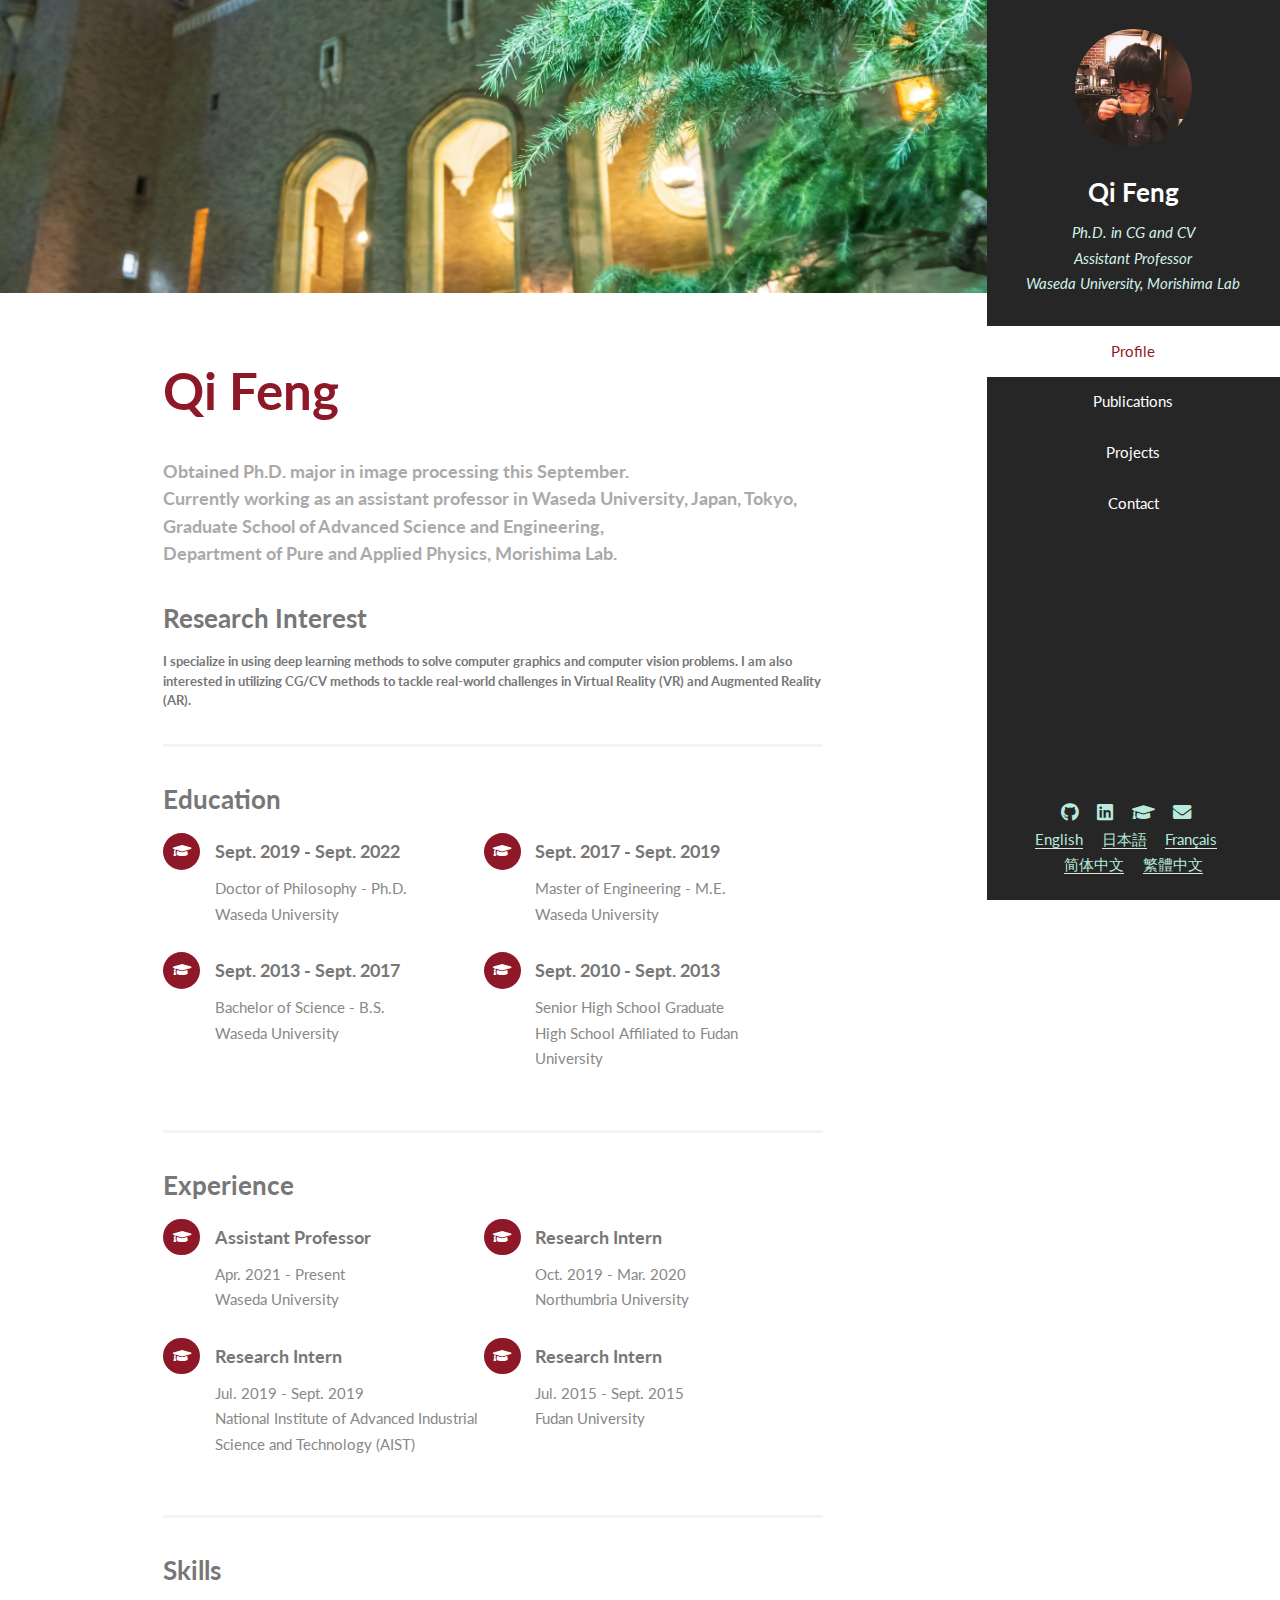
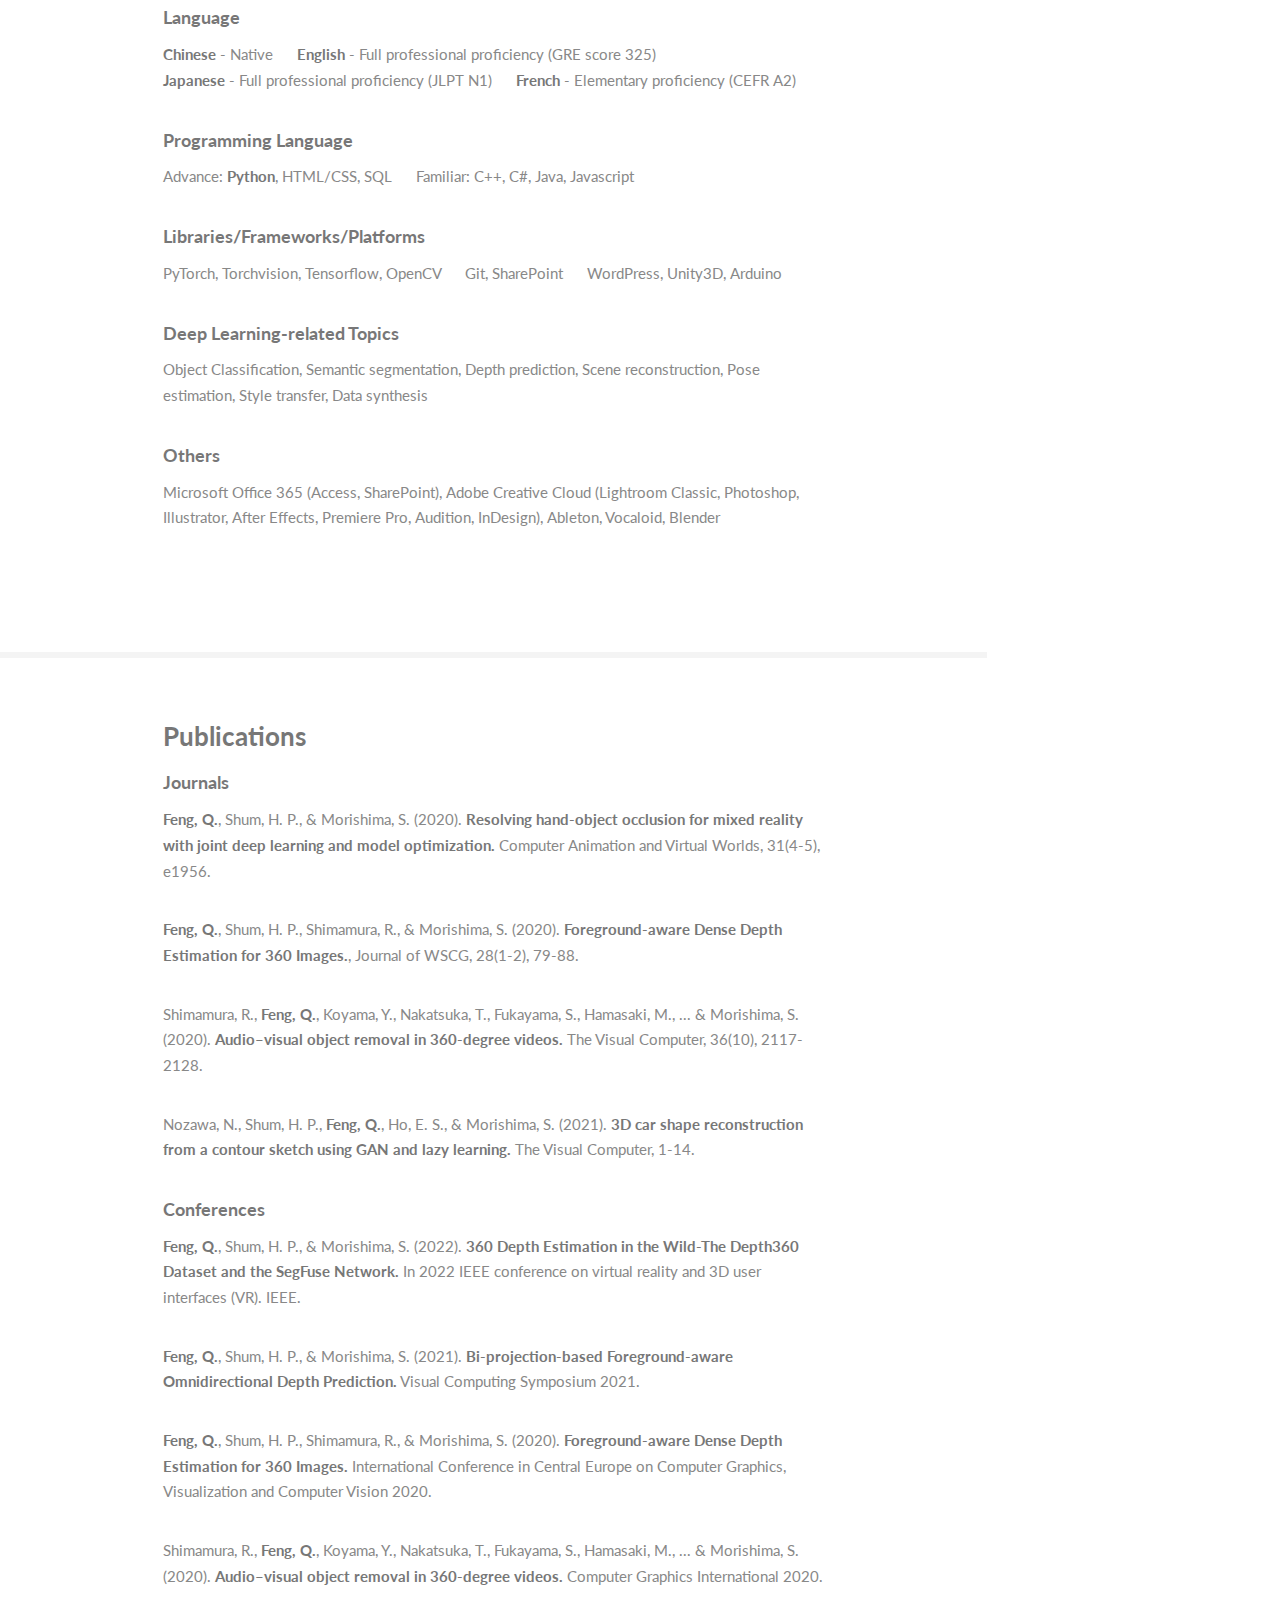
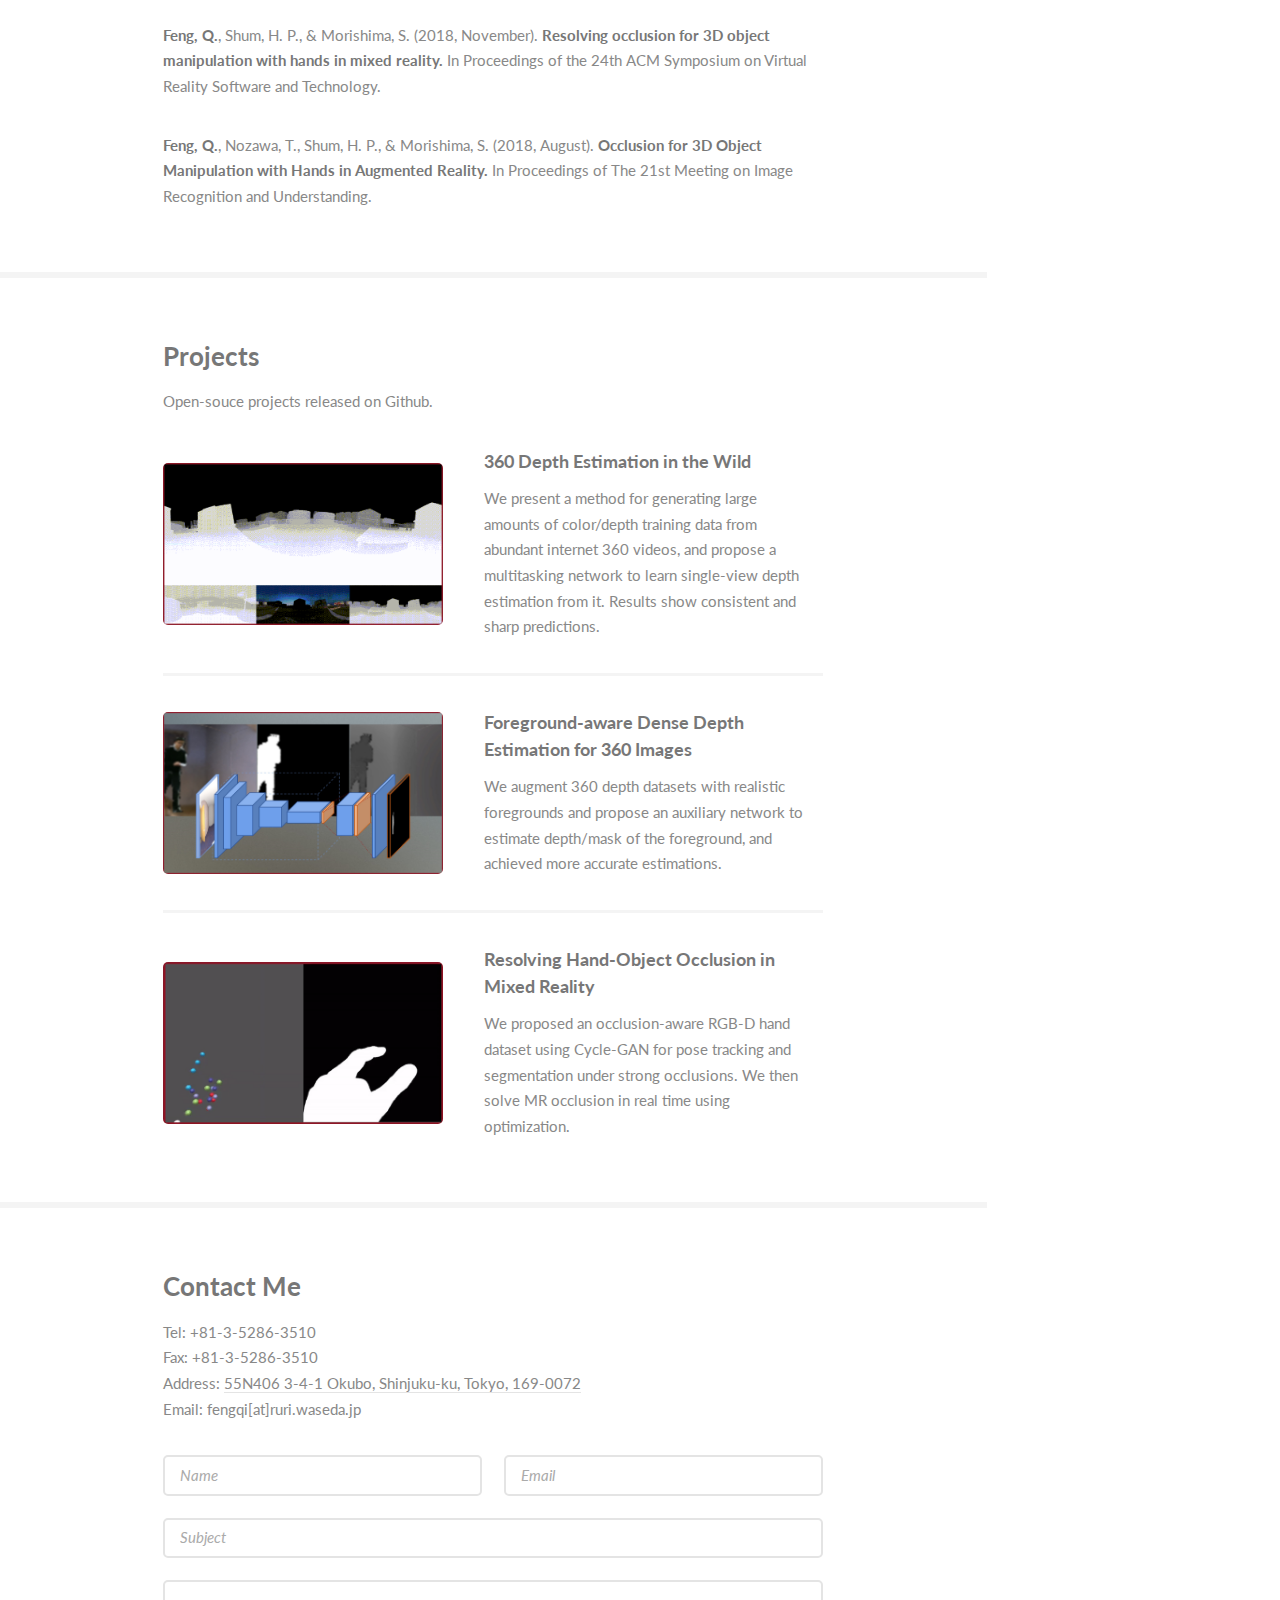
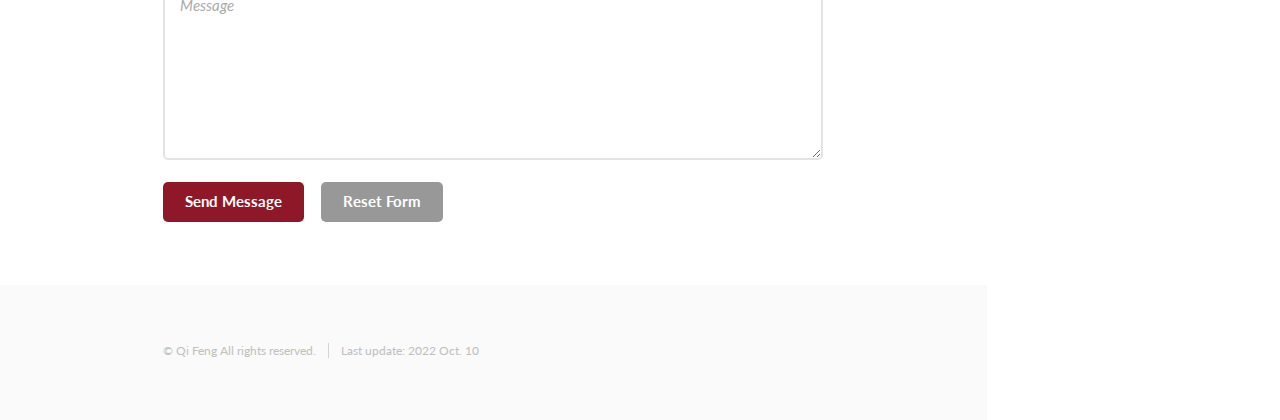
==== commit 5aa0b22f: "Update index.html" ====
--- a/index.html
+++ b/index.html
@@ -33,10 +33,10 @@
 						<li><a href="https://scholar.google.com/citations?view_op=list_works&hl=en&authuser=1&user=17y69bAAAAAJ" class="icon solid fa-graduation-cap"><span class="label">Google Scholar</span></a></li>
 						<li><a href="mailto: fengqi@ruri.waseda.jp" class="icon solid fa-envelope"><span class="label">Email</span></a></li>
 						<br />
-						<li><a href="#">English</a></li>
+						<li><a href="/index.html">English</a></li>
 						<li><a href="#">日本語</a></li>
 						<li><a href="#">Français</a></li><br />
-						<li><a href="#">简体中文</a></li>
+						<li><a href="/zh_cn.html">简体中文</a></li>
 						<li><a href="#">繁體中文</a></li>
 						
 					</ul>
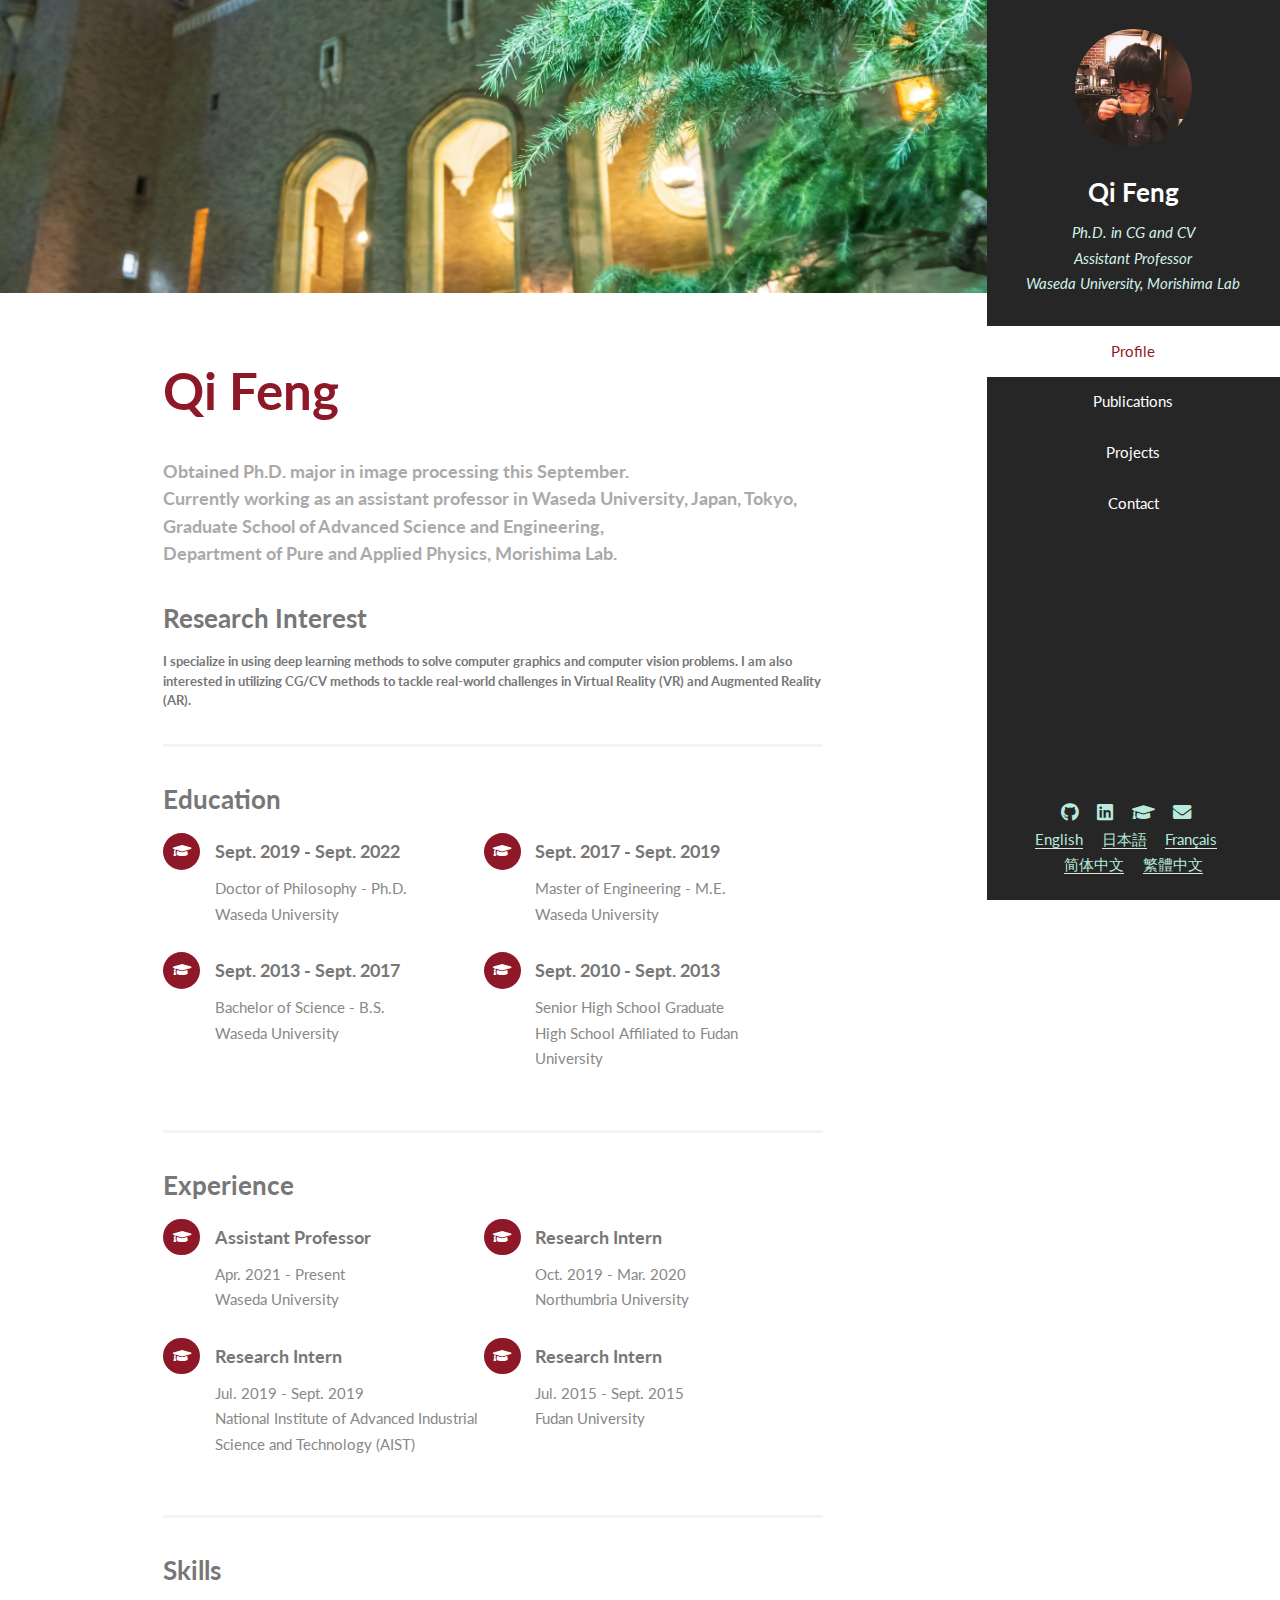
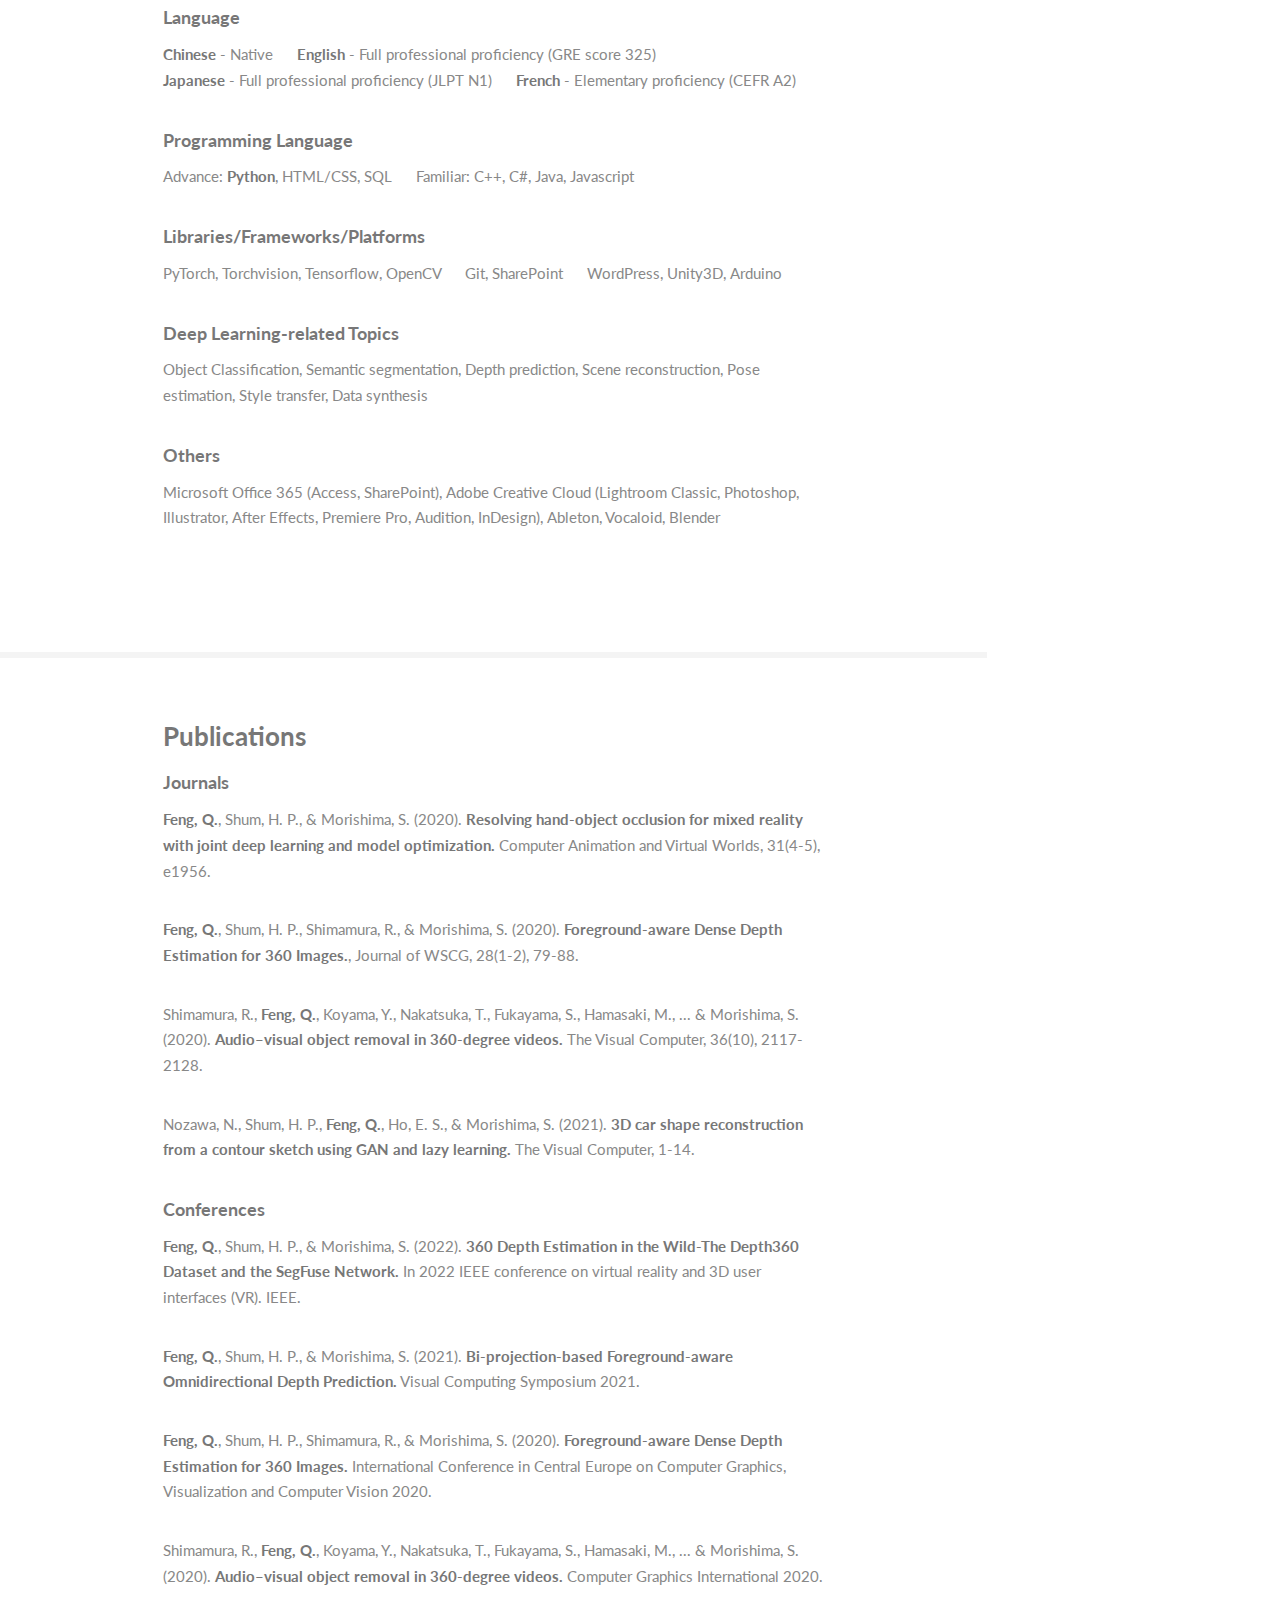
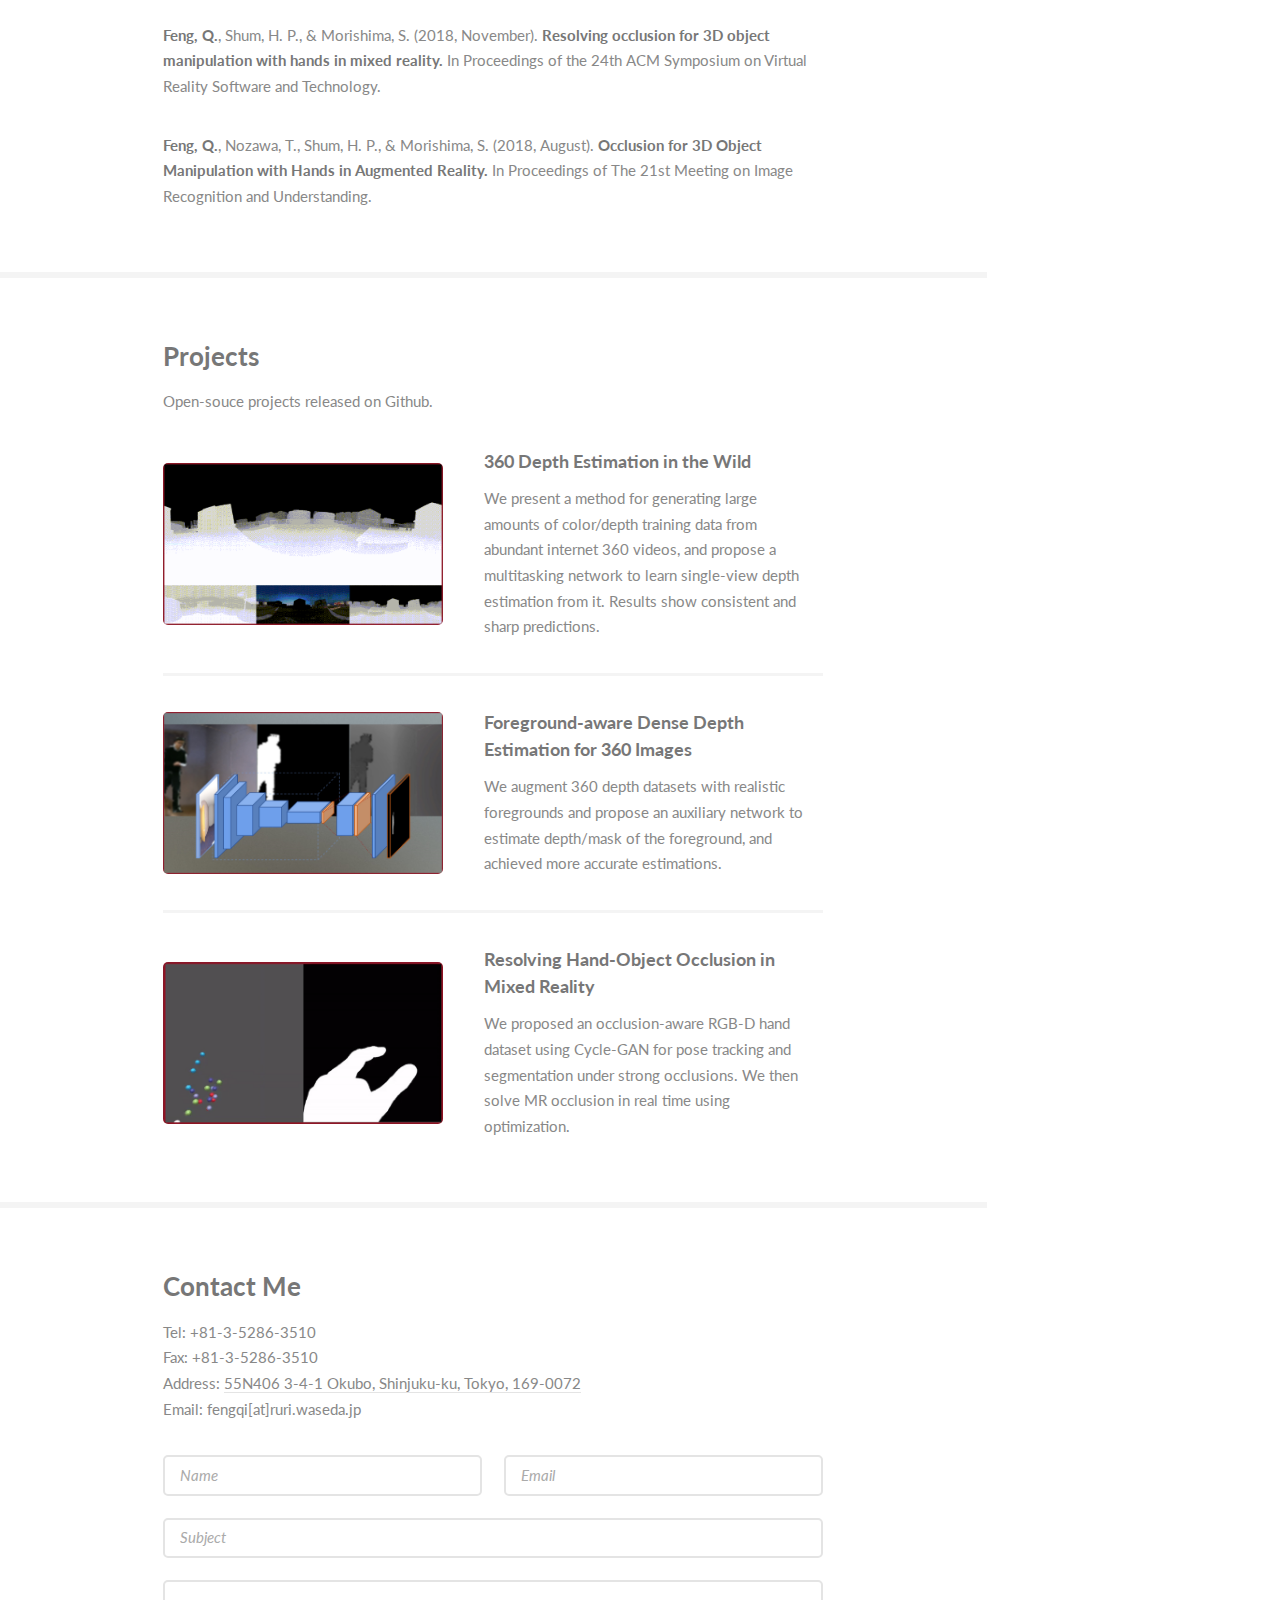
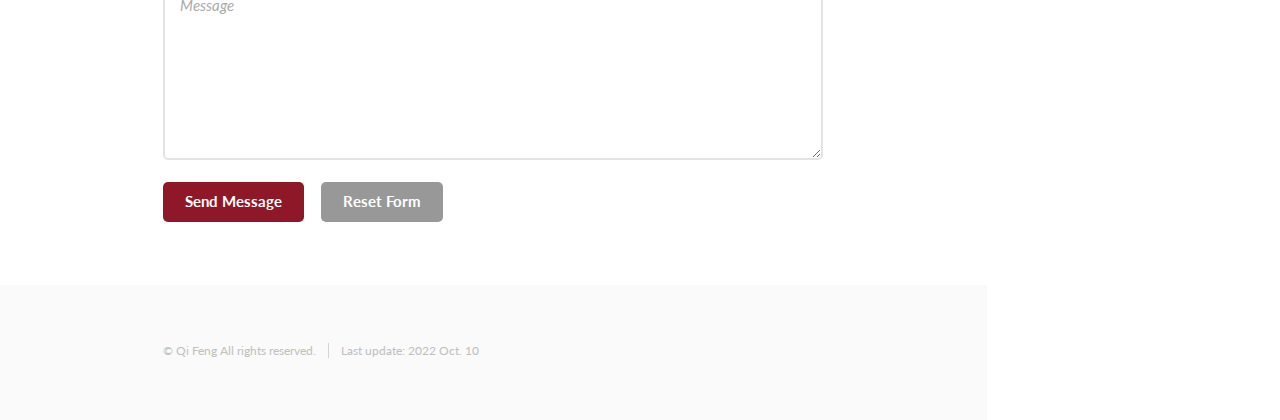
==== commit 8170d428: "Update index.html" ====
--- a/index.html
+++ b/index.html
@@ -34,10 +34,10 @@
 						<li><a href="mailto: fengqi@ruri.waseda.jp" class="icon solid fa-envelope"><span class="label">Email</span></a></li>
 						<br />
 						<li><a href="/index.html">English</a></li>
-						<li><a href="#">日本語</a></li>
-						<li><a href="#">Français</a></li><br />
-						<li><a href="/zh_cn.html">简体中文</a></li>
-						<li><a href="#">繁體中文</a></li>
+						<li><a href="/ja.html">日本語</a></li>
+						<li><a href="/fr.html">Français</a></li><br />
+						<li><a href="/zh-cn.html">简体中文</a></li>
+						<li><a href="/zh-cht.html">繁體中文</a></li>
 						
 					</ul>
 				</footer>
--- a/assets/css/main.css
+++ b/assets/css/main.css
@@ -93,7 +93,7 @@
 
 	body, input, select, textarea {
 		color: #888;
-		font-family: "Lato", sans-serif;
+		font-family: "Lato", sans-serif, "Microsoft YaHei", "微软雅黑";
 		font-size: 16pt;
 		font-weight: 400;
 		line-height: 1.75em;
@@ -198,14 +198,14 @@
 		background: #555;
 		border-radius: 5px;
 		color: #fff;
-		font-family: "Source Code Pro", monospace;
+		font-family: "Source Code Pro", monospace, "Microsoft YaHei", "微软雅黑";
 		font-size: 0.9em;
 		margin: 0 0.25em;
 		padding: 0.25em 0.65em;
 	}
 
 	pre {
-		font-family: "Source Code Pro", monospace;
+		font-family: "Source Code Pro", monospace, "Microsoft YaHei", "微软雅黑";
 		font-size: 0.9em;
 		margin: 0 0 2.25em 0;
 	}
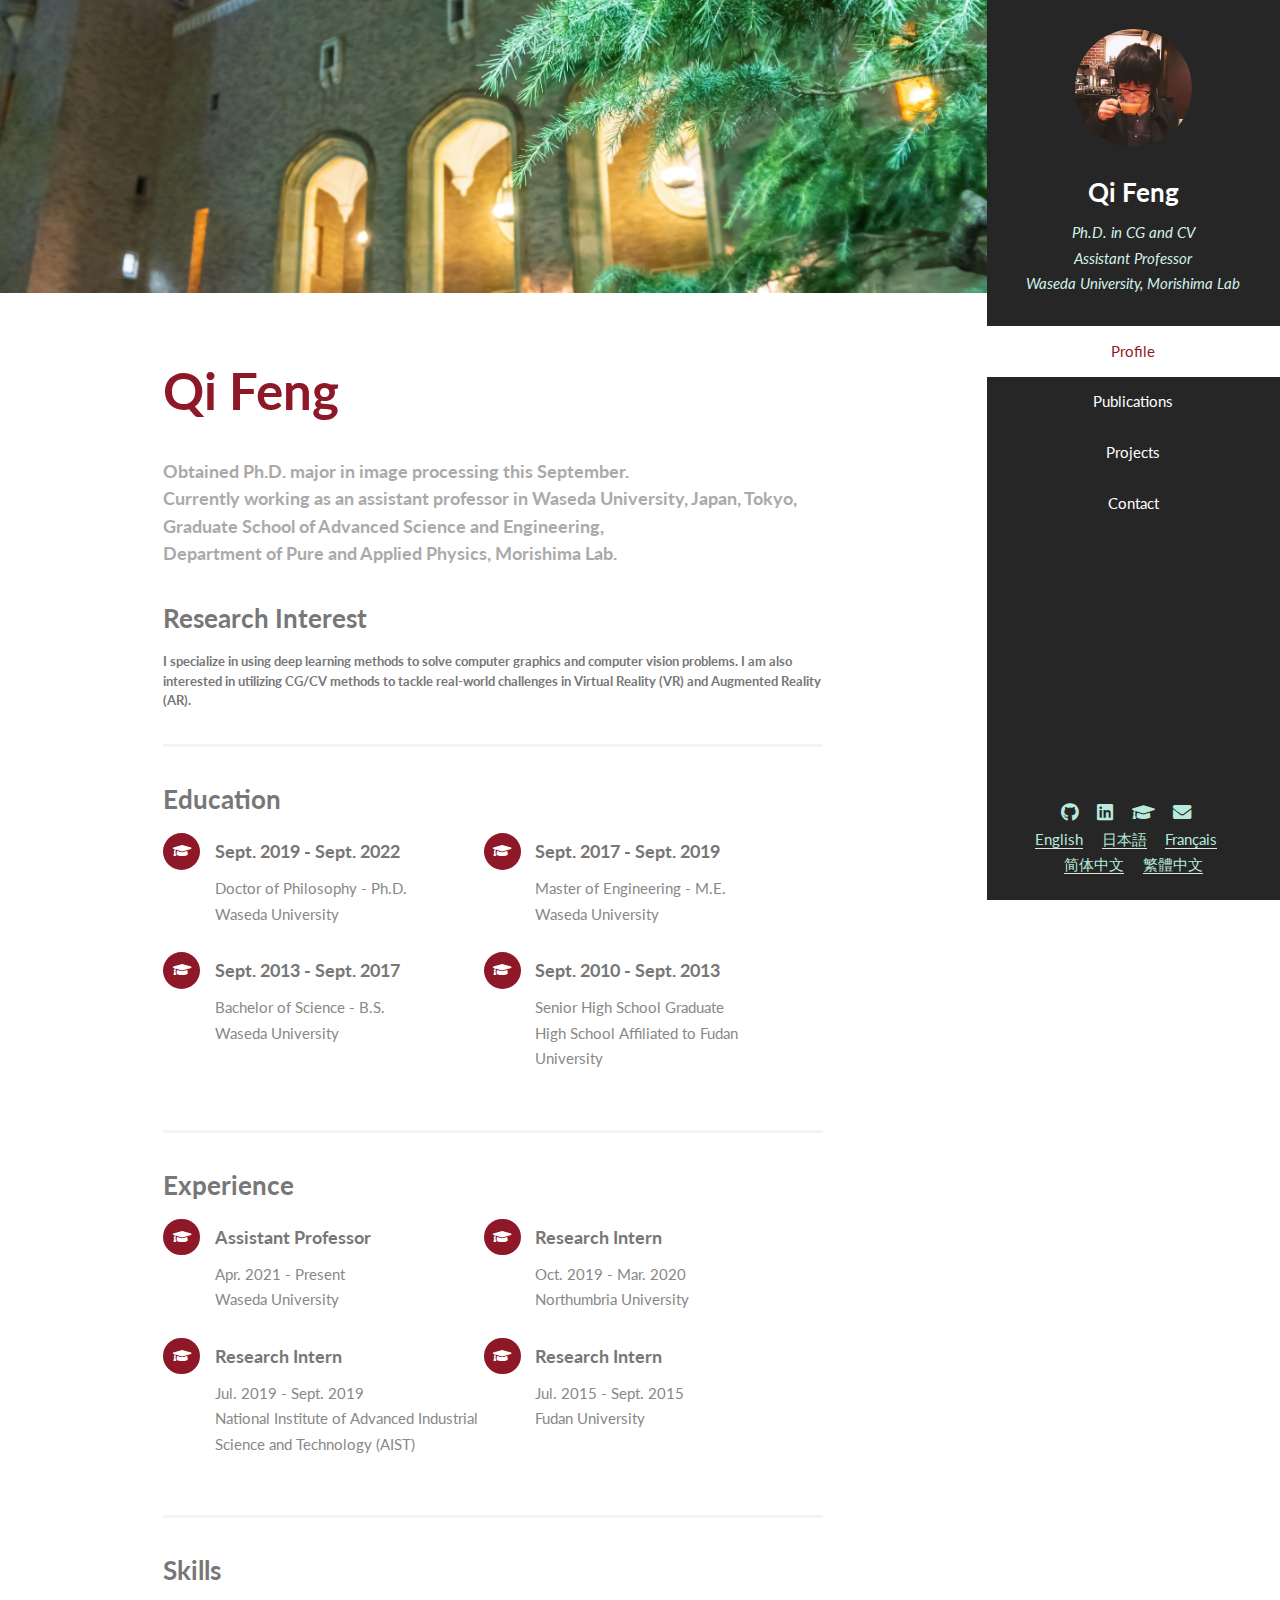
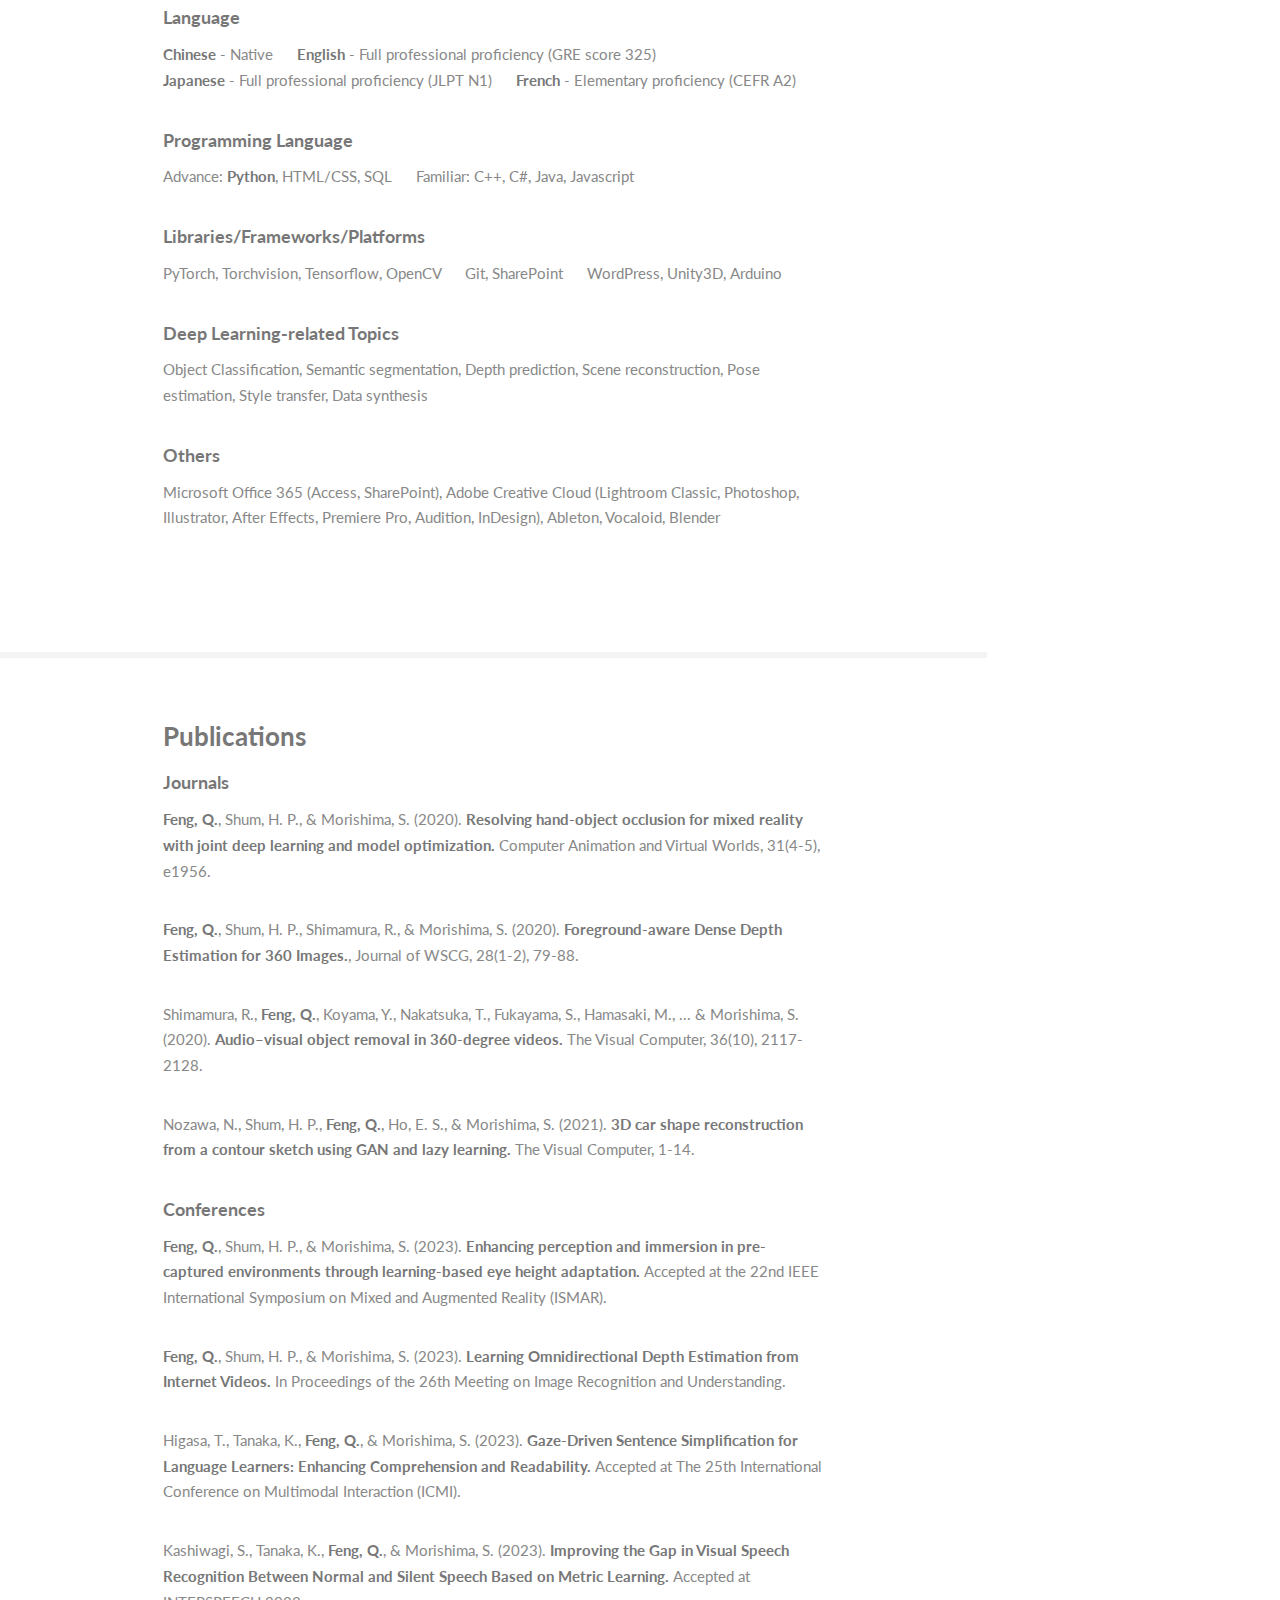
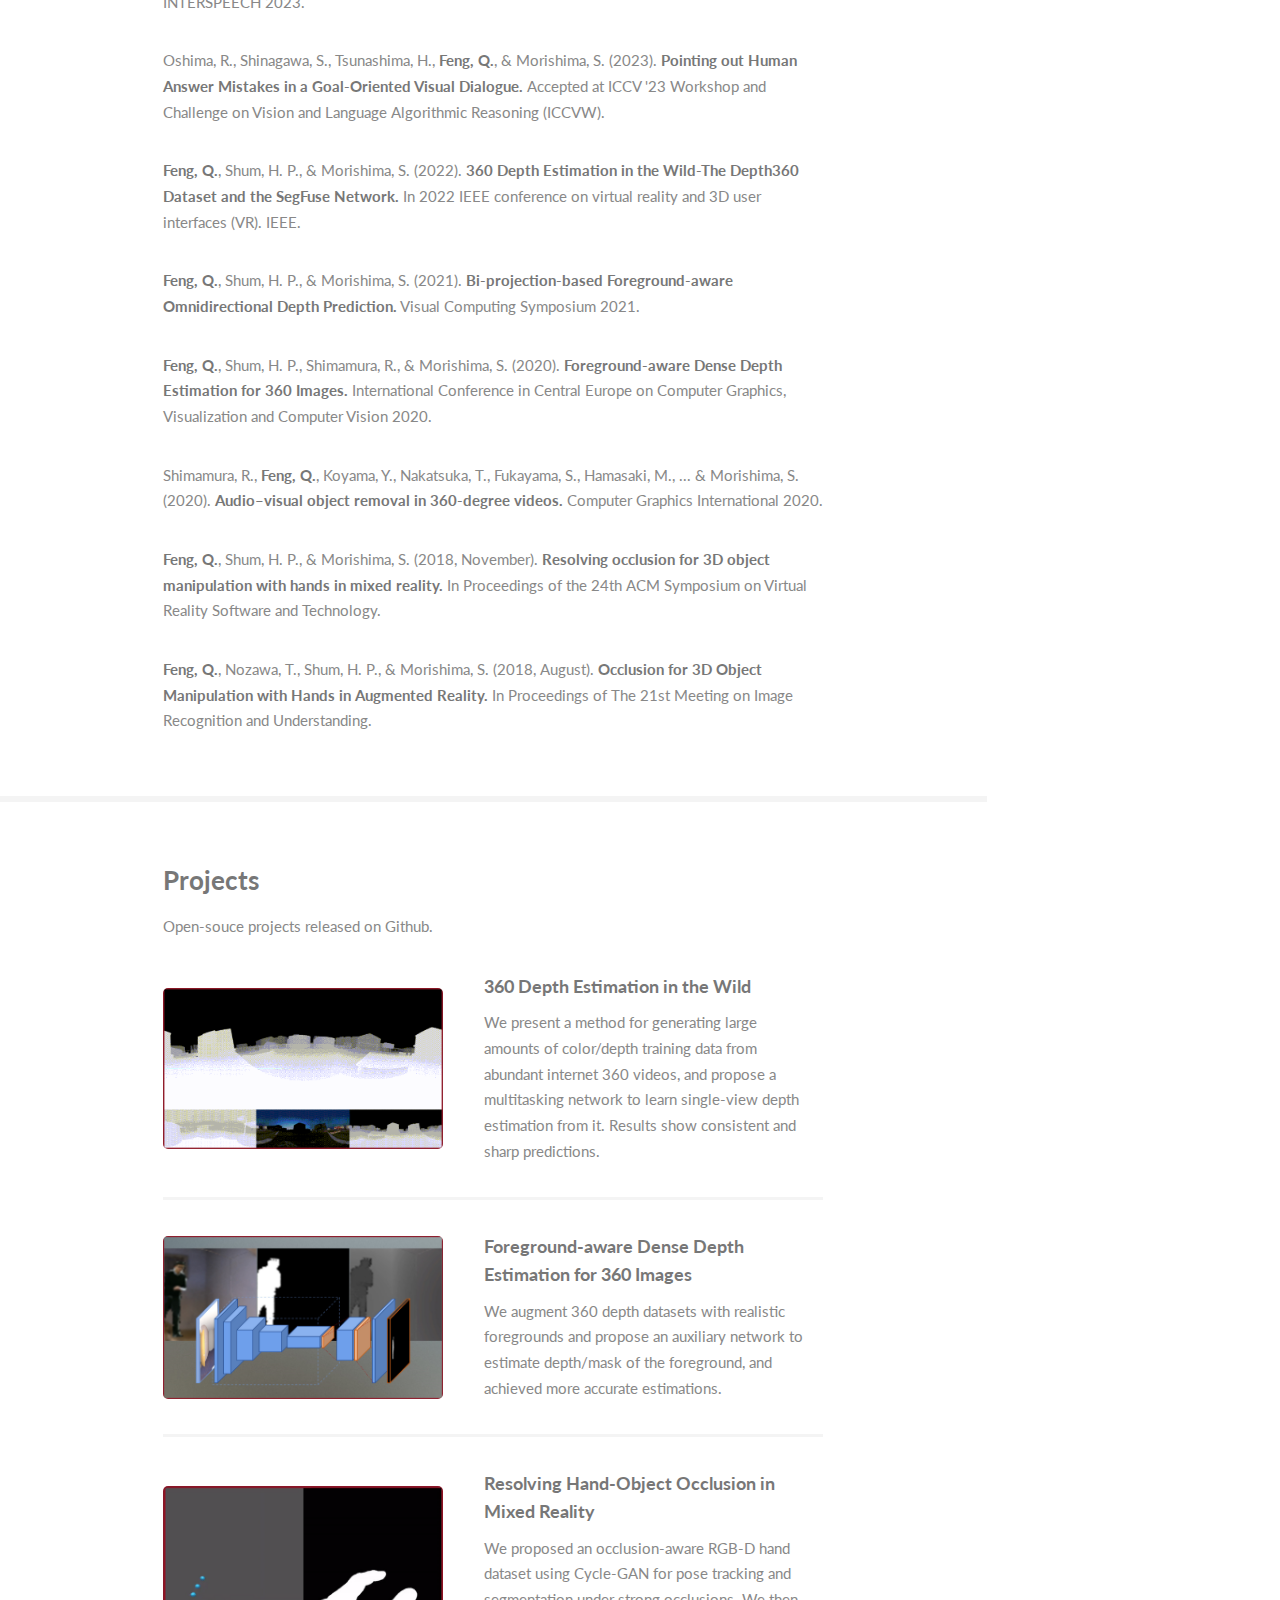
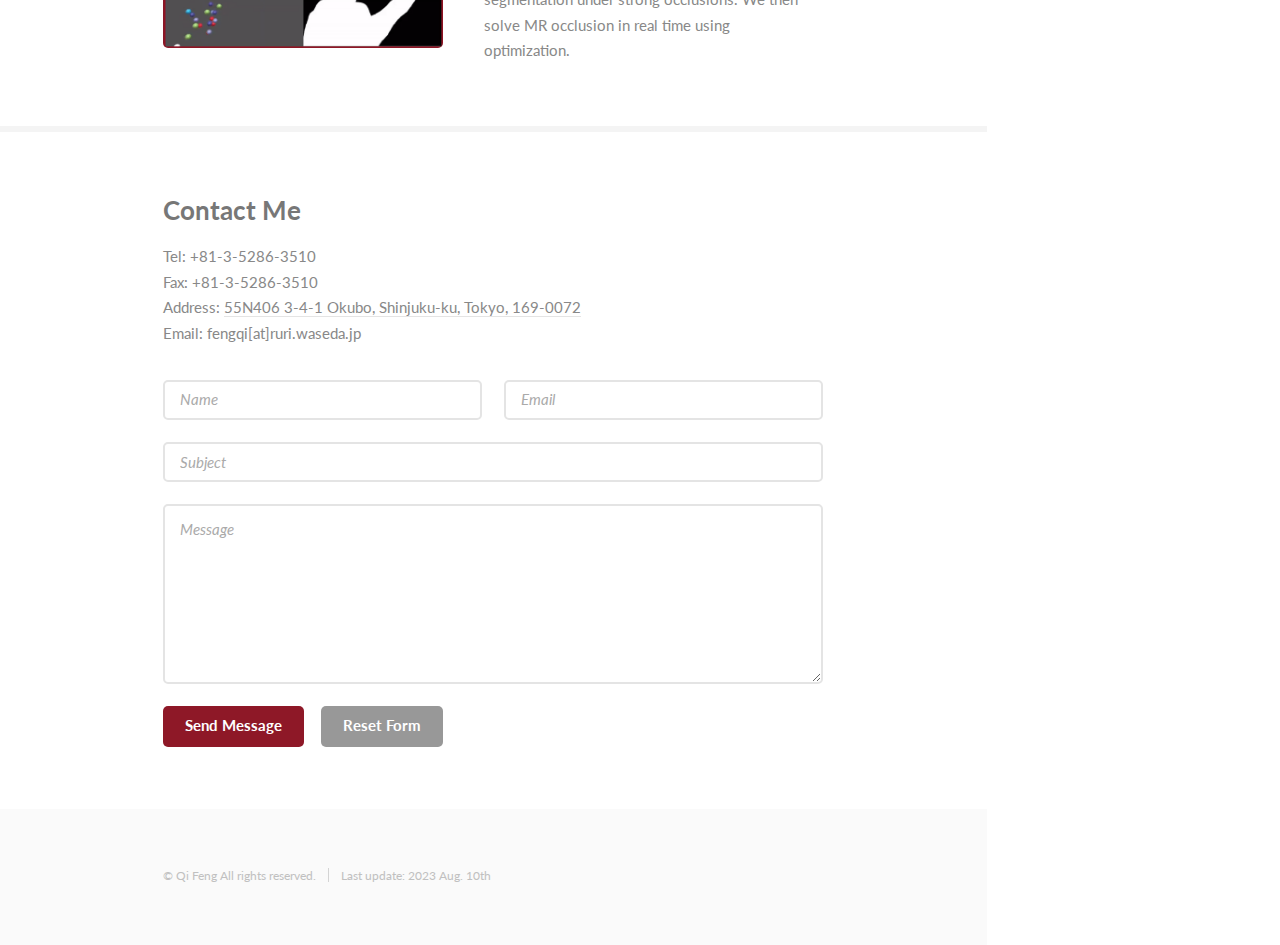
==== commit 2068ac9a: "Updated information" ====
--- a/index.html
+++ b/index.html
@@ -14,7 +14,7 @@
 				<header>
 					<span class="image avatar"><img src="images/avatar.jpg" alt="" /></span>
 					<h1 id="logo"><a href="#">Qi Feng</a></h1>
-					<p>Ph.D. in CG and CV <br /> 
+					<p>Ph.D. in CG and CV <br />
 					Assistant Professor<br <br />
 					Waseda University, Morishima Lab</p>
 				</header>
@@ -38,7 +38,7 @@
 						<li><a href="/fr.html">Français</a></li><br />
 						<li><a href="/zh-cn.html">简体中文</a></li>
 						<li><a href="/zh-cht.html">繁體中文</a></li>
-						
+
 					</ul>
 				</footer>
 			</section>
@@ -133,6 +133,11 @@
 												<p>Shimamura, R., <b>Feng, Q.</b>, Koyama, Y., Nakatsuka, T., Fukayama, S., Hamasaki, M., ... & Morishima, S. (2020). <b>Audio–visual object removal in 360-degree videos.</b> The Visual Computer, 36(10), 2117-2128.</p>
 												<p>Nozawa, N., Shum, H. P., <b>Feng, Q.</b>, Ho, E. S., & Morishima, S. (2021). <b>3D car shape reconstruction from a contour sketch using GAN and lazy learning.</b> The Visual Computer, 1-14.</p>
 												<h4>Conferences</h4>
+												<p><b>Feng, Q.</b>, Shum, H. P., & Morishima, S. (2023). <b>Enhancing perception and immersion in pre-captured environments through learning-based eye height adaptation.</b> Accepted at the 22nd IEEE International Symposium on Mixed and Augmented Reality (ISMAR).</p>
+												<p><b>Feng, Q.</b>, Shum, H. P., & Morishima, S. (2023). <b>Learning Omnidirectional Depth Estimation from Internet Videos.</b> In Proceedings of the 26th Meeting on Image Recognition and Understanding.</p>
+												<p>Higasa, T., Tanaka, K., <b>Feng, Q.</b>, & Morishima, S. (2023). <b>Gaze-Driven Sentence Simplification for Language Learners: Enhancing Comprehension and Readability.</b> Accepted at The 25th International Conference on Multimodal Interaction (ICMI).</p>
+												<p>Kashiwagi, S., Tanaka, K., <b>Feng, Q.</b>, & Morishima, S. (2023). <b>Improving the Gap in Visual Speech Recognition Between Normal and Silent Speech Based on Metric Learning.</b> Accepted at INTERSPEECH 2023.</p>
+												<p>Oshima, R., Shinagawa, S., Tsunashima, H., <b>Feng, Q.</b>, & Morishima, S. (2023). <b>Pointing out Human Answer Mistakes in a Goal-Oriented Visual Dialogue.</b> Accepted at ICCV '23 Workshop and Challenge on Vision and Language Algorithmic Reasoning (ICCVW).</p>
 												<p><b>Feng, Q.</b>, Shum, H. P., & Morishima, S. (2022). <b>360 Depth Estimation in the Wild-The Depth360 Dataset and the SegFuse Network.</b> In 2022 IEEE conference on virtual reality and 3D user interfaces (VR). IEEE.</p>
 												<p><b>Feng, Q.</b>, Shum, H. P., & Morishima, S. (2021). <b>Bi-projection-based Foreground-aware Omnidirectional Depth Prediction.</b> Visual Computing Symposium 2021.</p>
 												<p><b>Feng, Q.</b>, Shum, H. P., Shimamura, R., & Morishima, S. (2020). <b>Foreground-aware Dense Depth Estimation for 360 Images.</b> International Conference in Central Europe on Computer Graphics, Visualization and Computer Vision 2020.</p>
@@ -208,7 +213,7 @@
 					<section id="footer">
 						<div class="container">
 							<ul class="copyright">
-								<li>&copy; Qi Feng All rights reserved.</li><li>Last update: 2022 Oct. 10</li>
+								<li>&copy; Qi Feng All rights reserved.</li><li>Last update: 2023 Aug. 10th</li>
 							</ul>
 						</div>
 					</section>
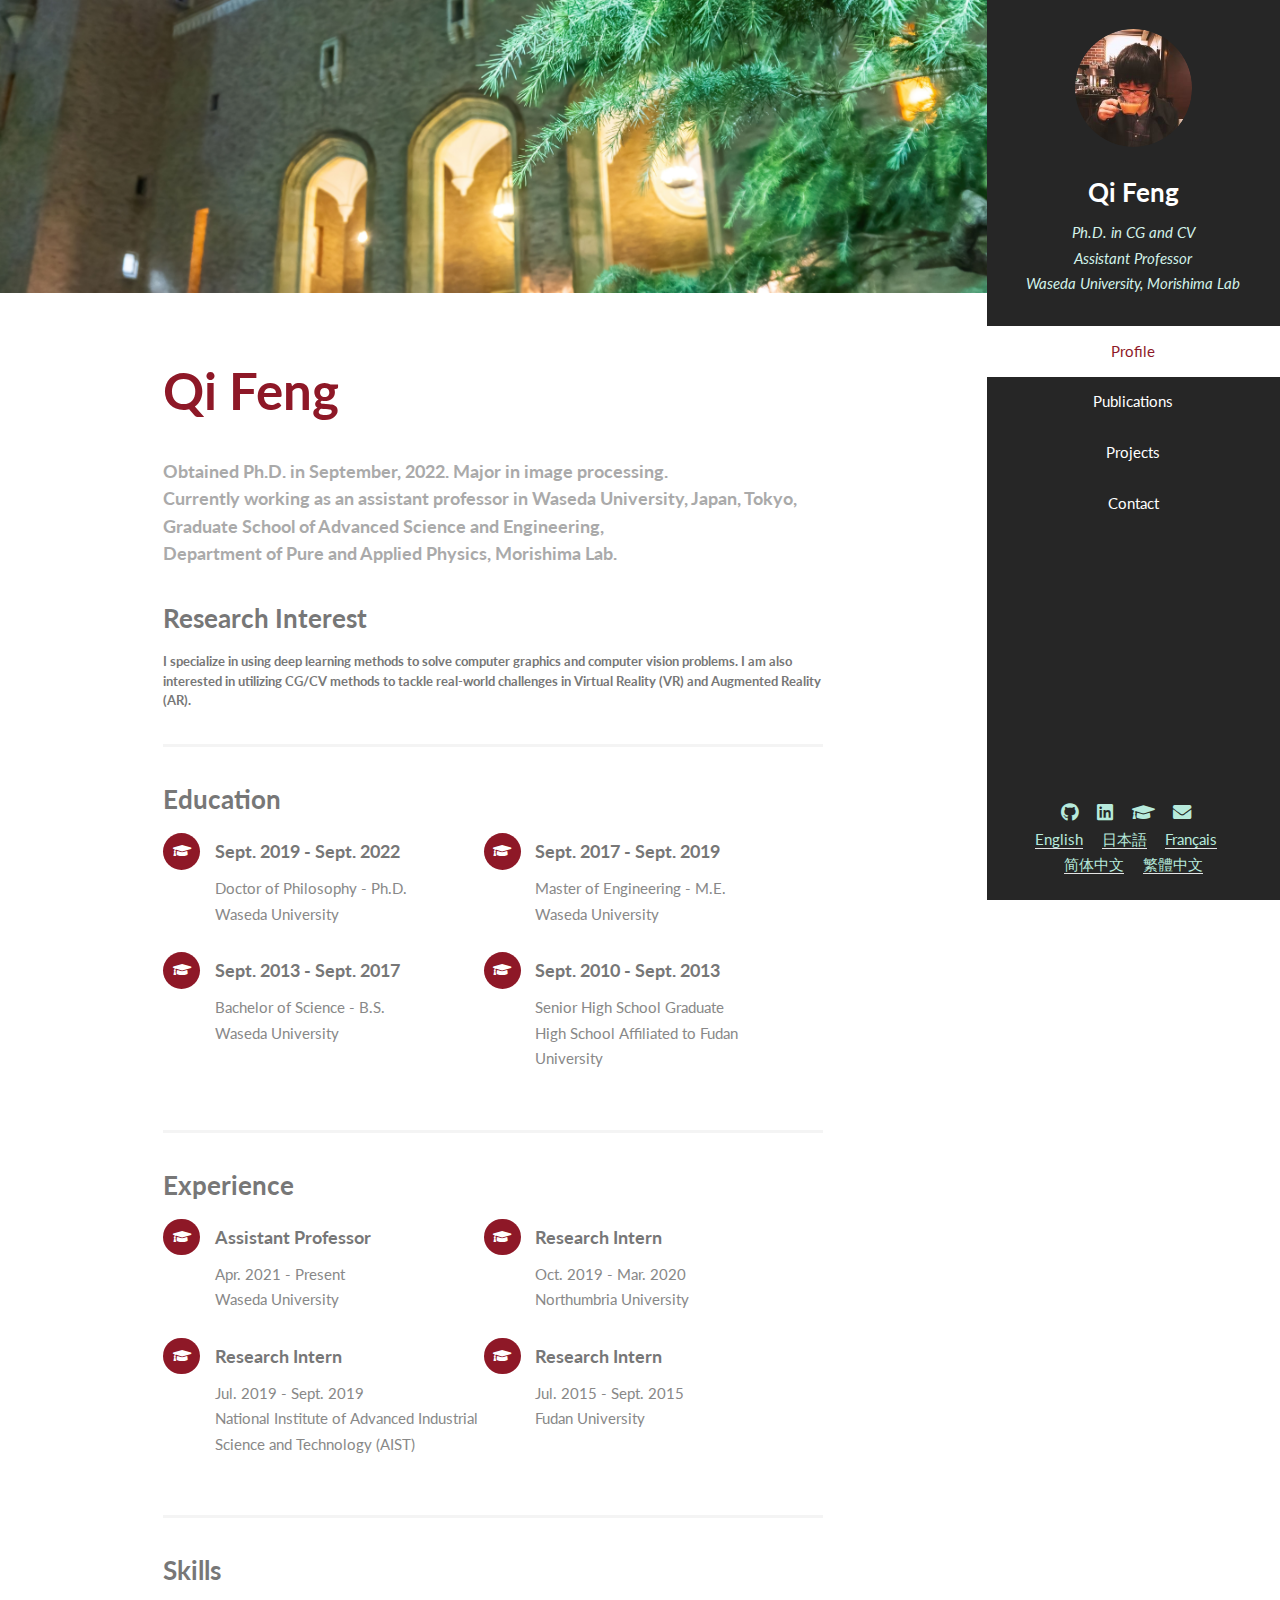
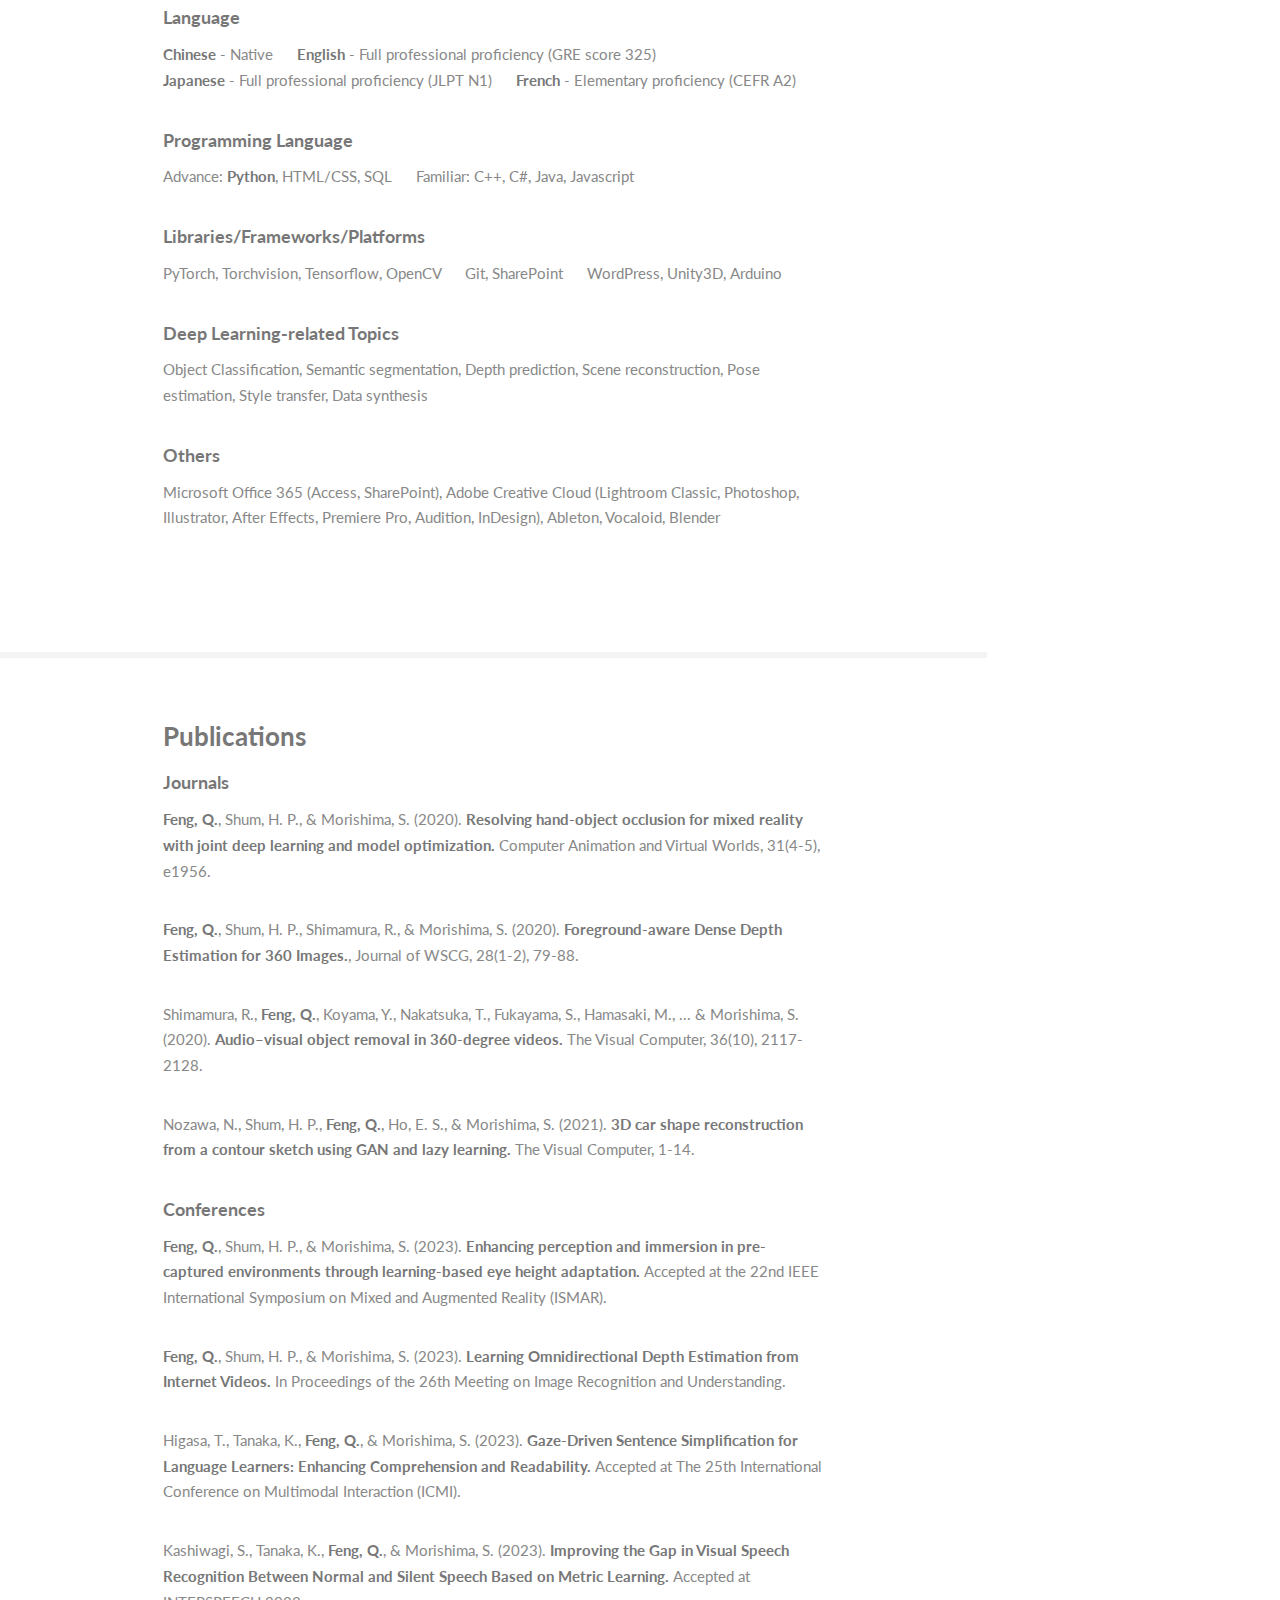
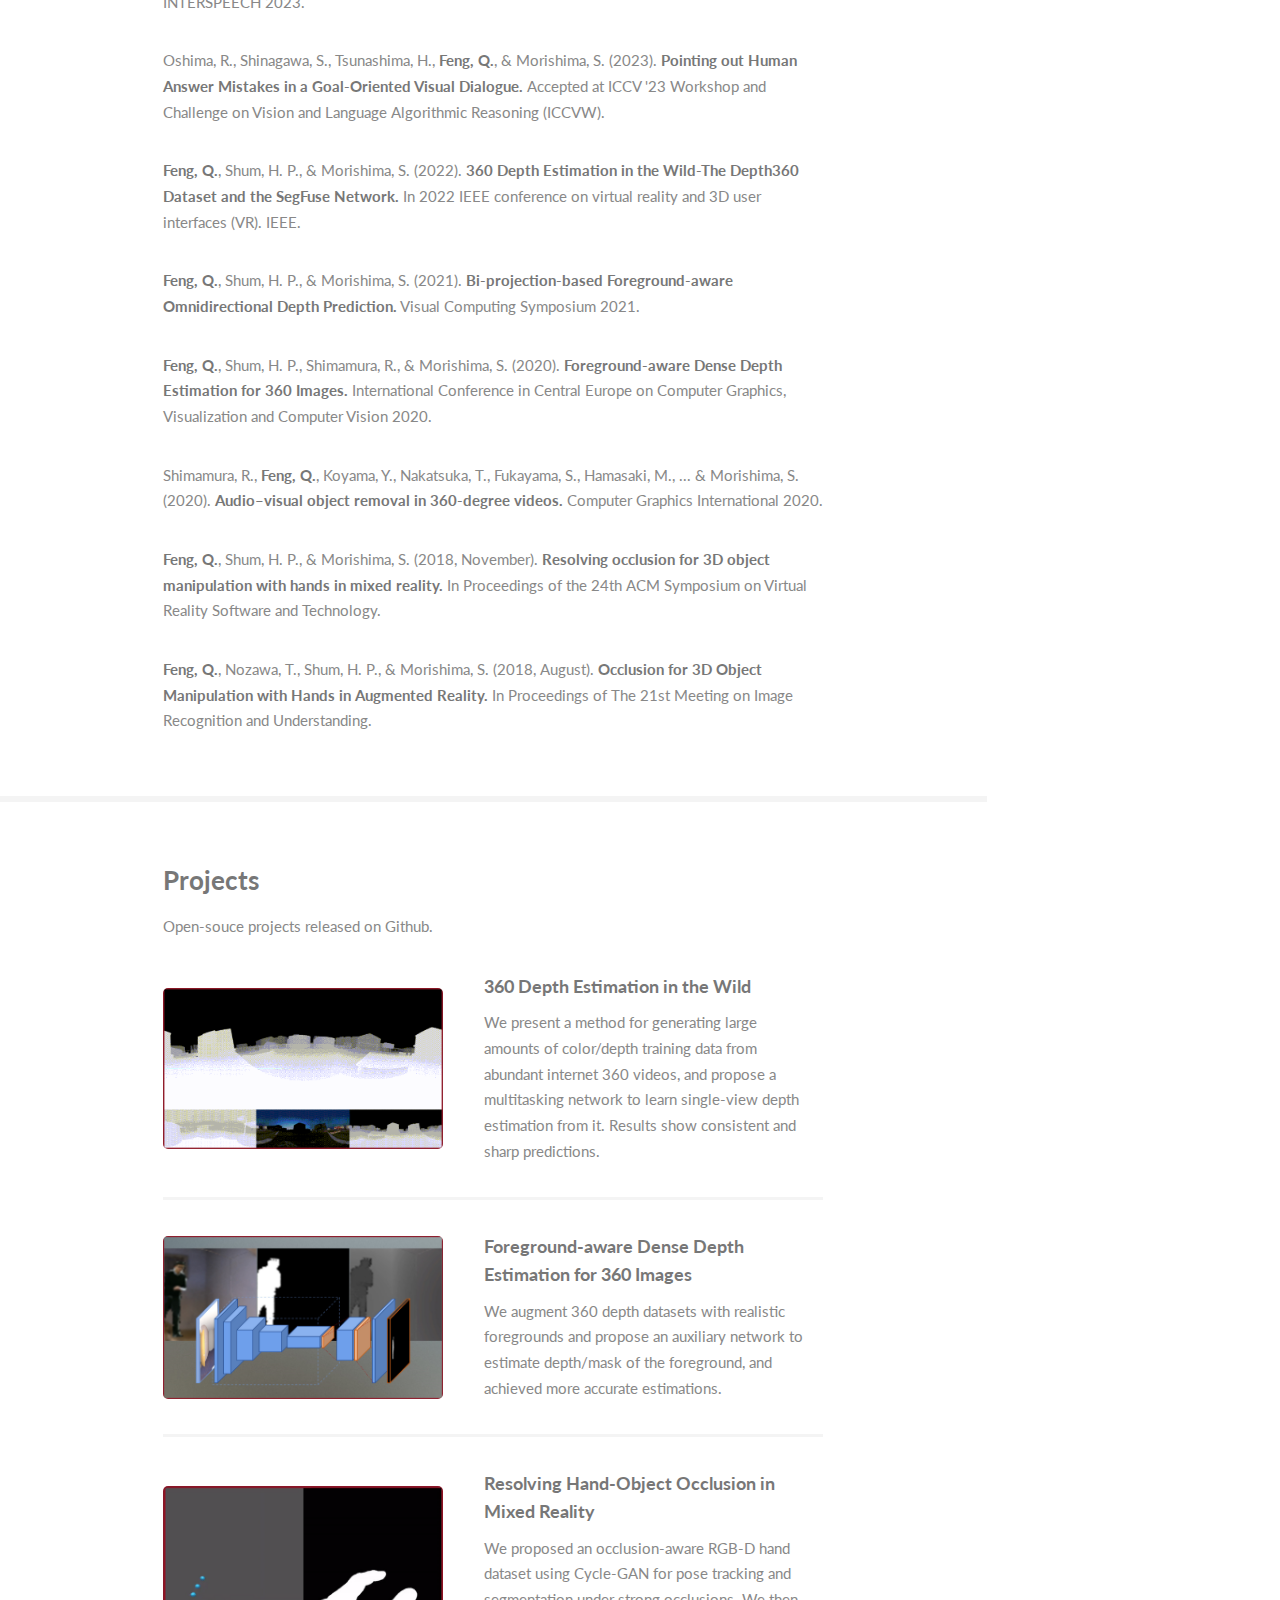
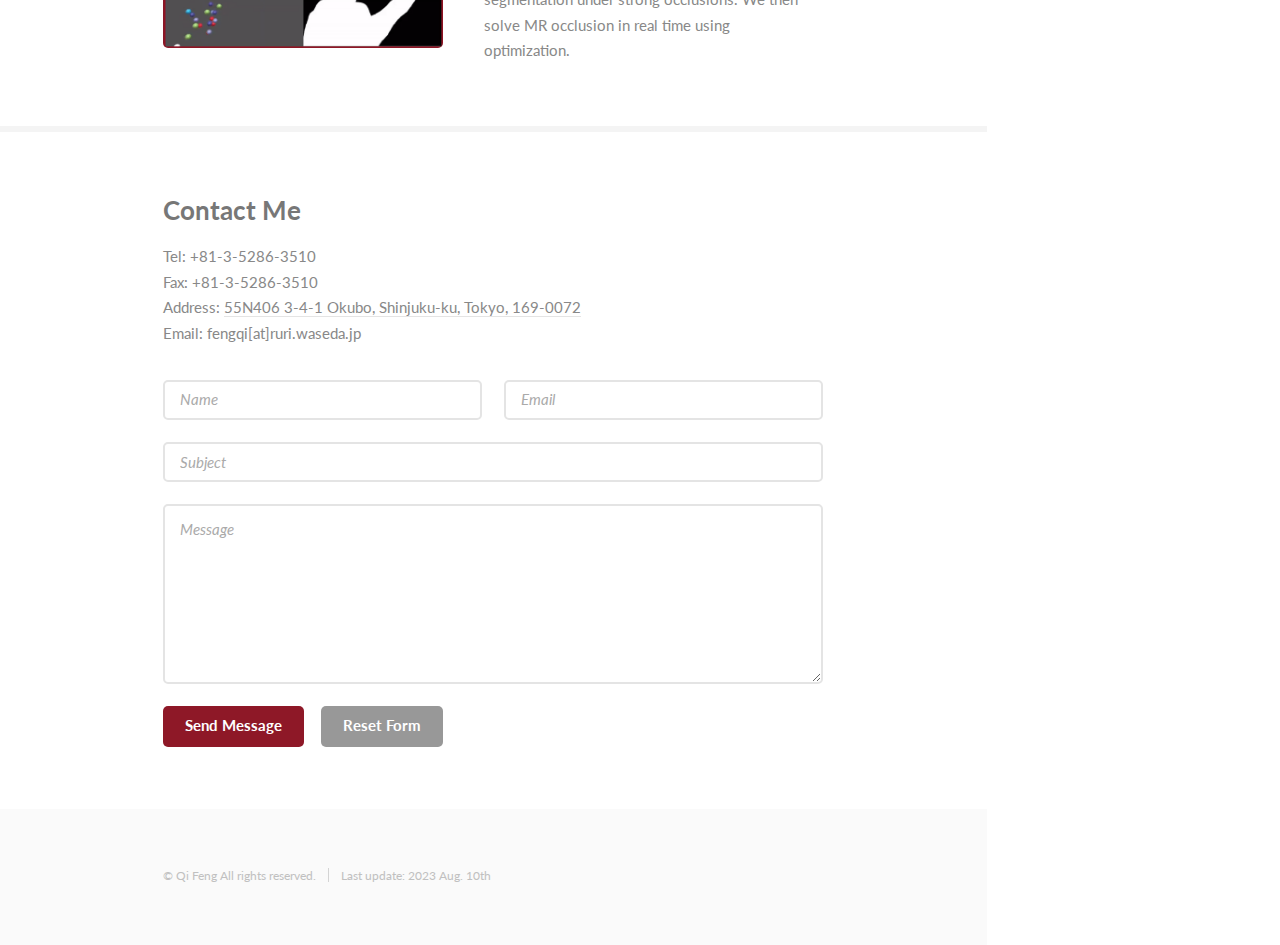
==== commit f612f867: "Updated information" ====
--- a/index.html
+++ b/index.html
@@ -57,7 +57,7 @@
 								<div class="container">
 									<header class="major">
 										<h2>Qi Feng</h2>
-										<h4><p> Obtained Ph.D. major in image processing this September. <br />
+										<h4><p> Obtained Ph.D. in September, 2022. Major in image processing. <br />
 											Currently working as an assistant professor in Waseda University, Japan, Tokyo, <br />
 											Graduate School of Advanced Science and Engineering, <br />
 											Department of Pure and Applied Physics, <a href="https://morishima-lab.jp/">Morishima Lab</a>.</p></h4>
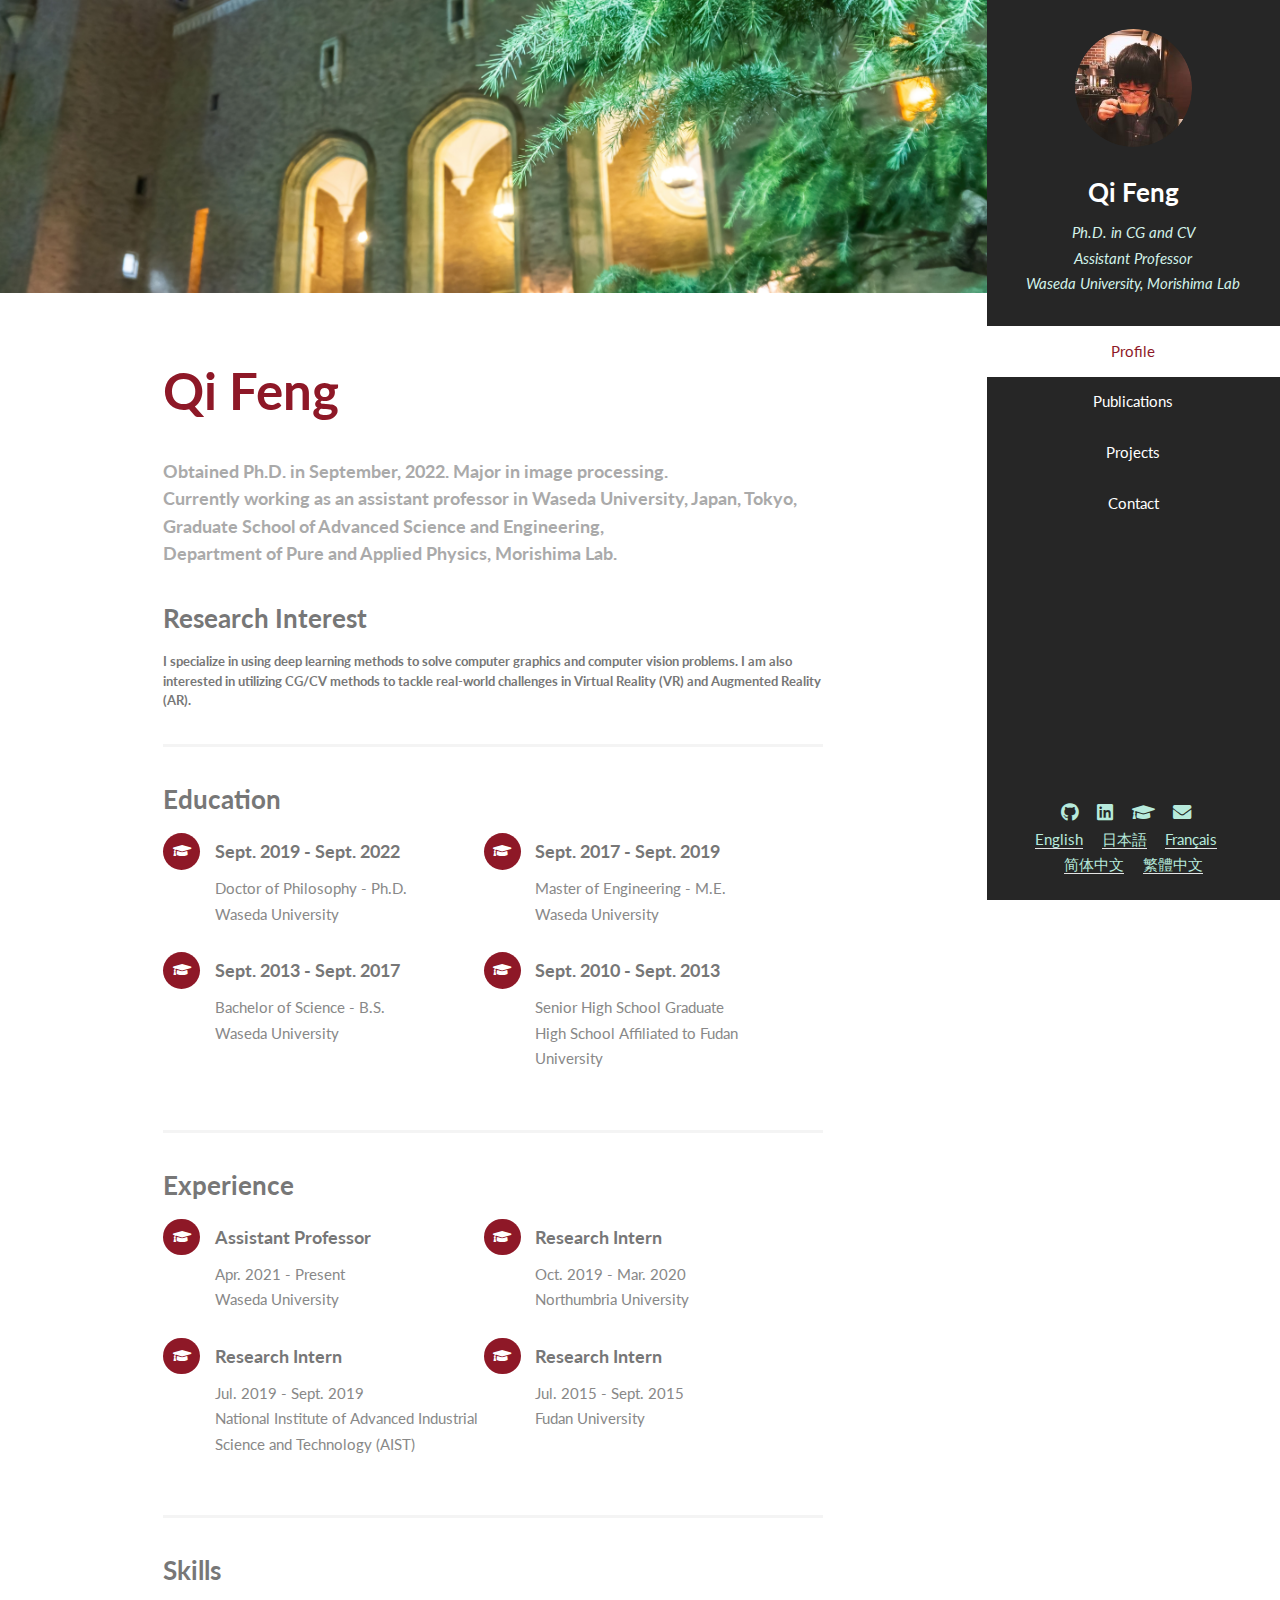
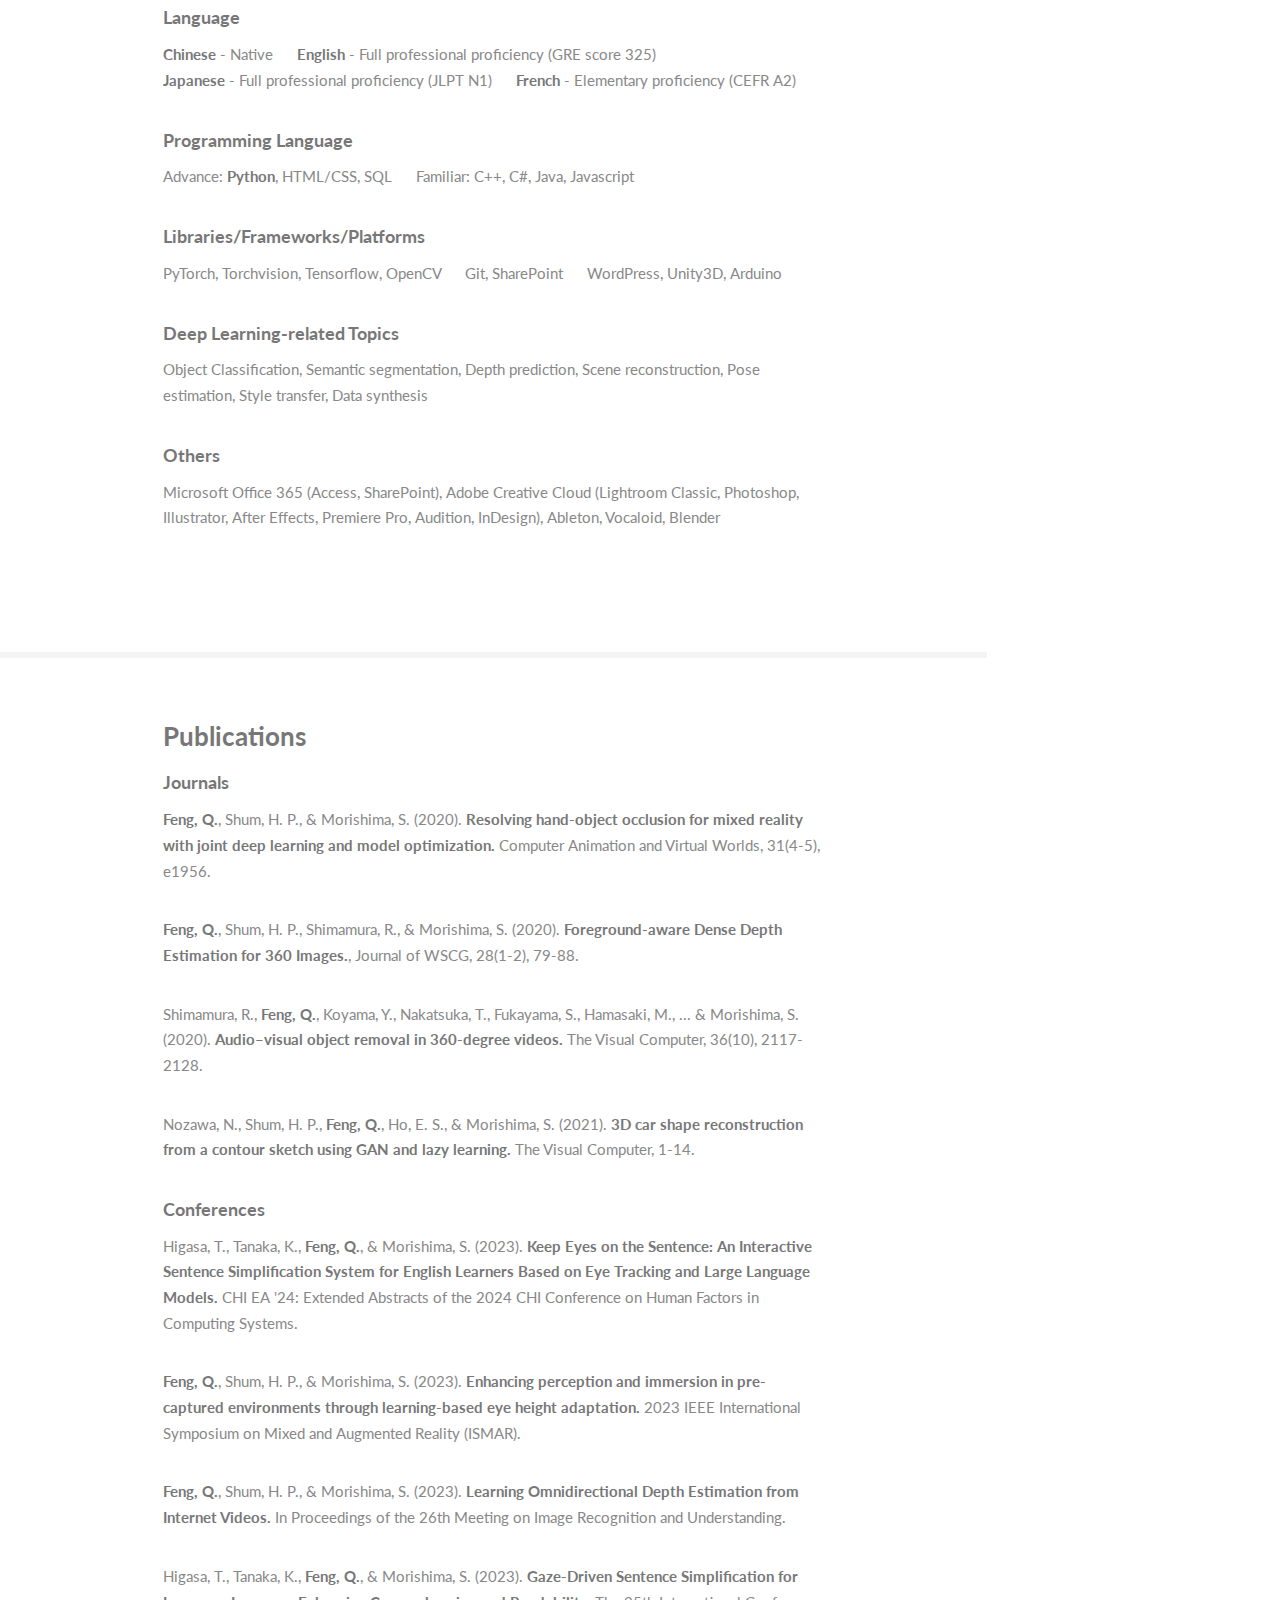
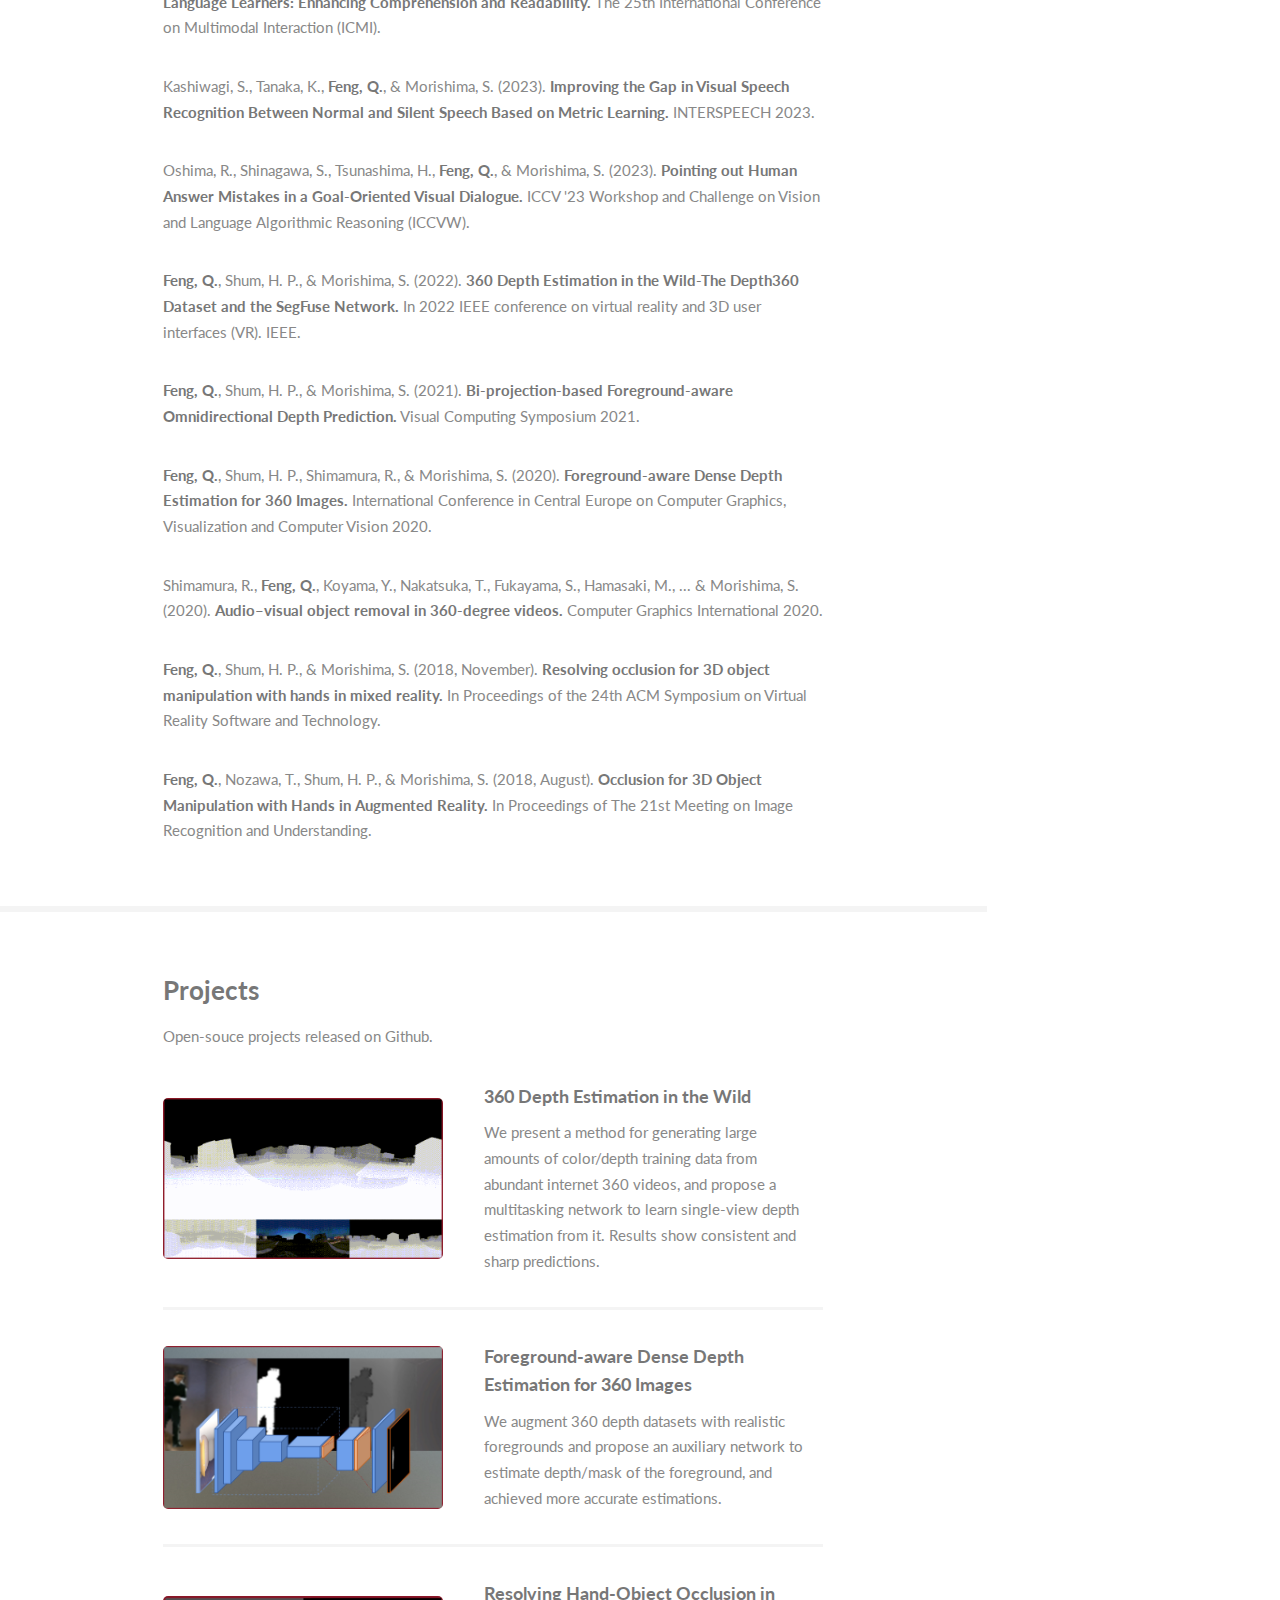
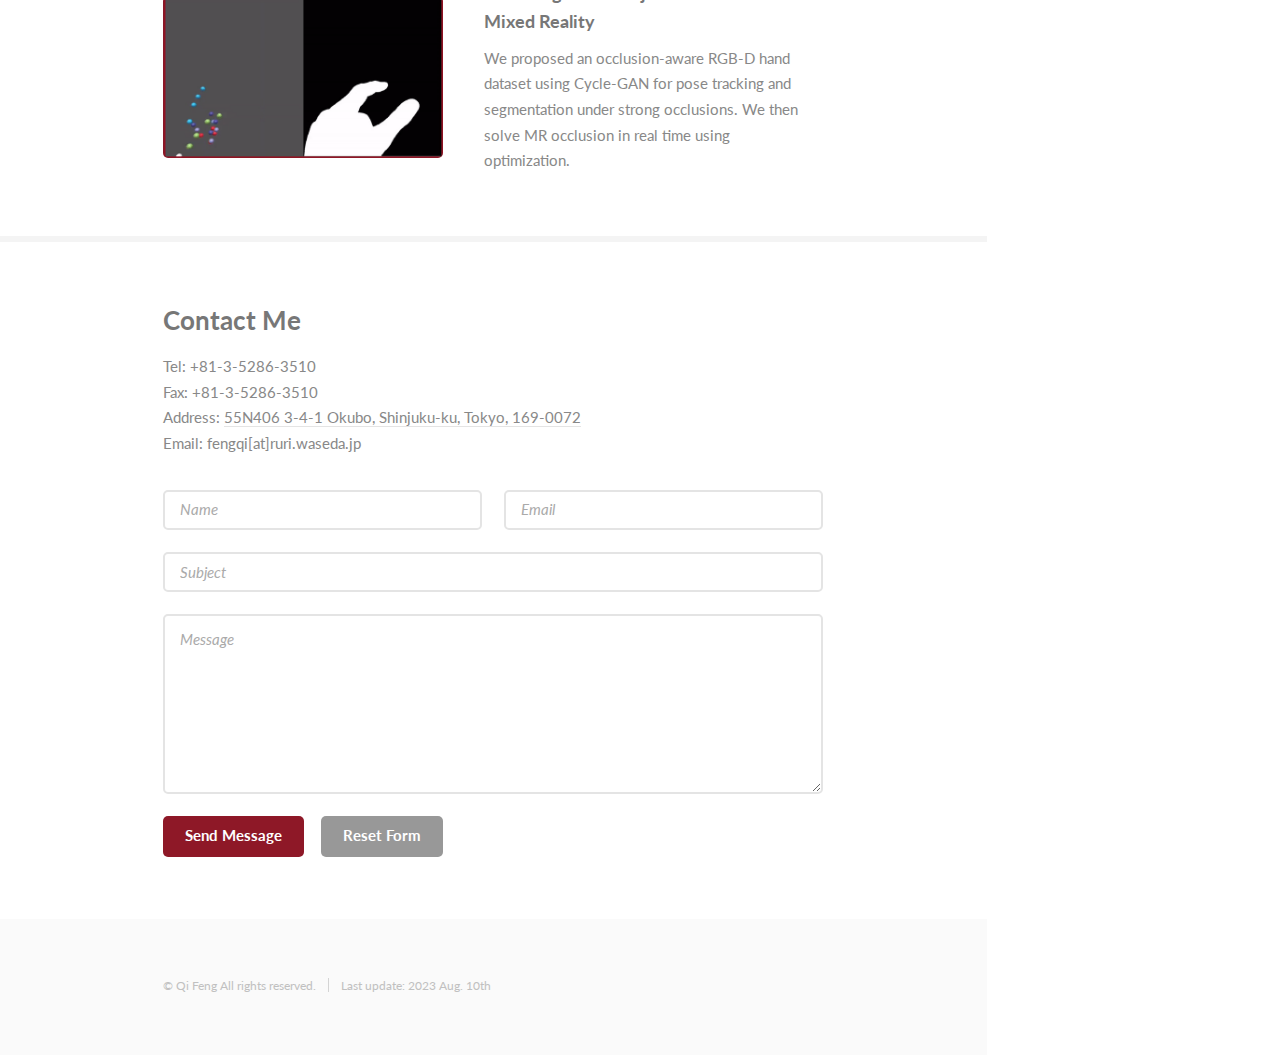
==== commit fb580ee9: "Updated papers" ====
--- a/index.html
+++ b/index.html
@@ -133,11 +133,12 @@
 												<p>Shimamura, R., <b>Feng, Q.</b>, Koyama, Y., Nakatsuka, T., Fukayama, S., Hamasaki, M., ... & Morishima, S. (2020). <b>Audio–visual object removal in 360-degree videos.</b> The Visual Computer, 36(10), 2117-2128.</p>
 												<p>Nozawa, N., Shum, H. P., <b>Feng, Q.</b>, Ho, E. S., & Morishima, S. (2021). <b>3D car shape reconstruction from a contour sketch using GAN and lazy learning.</b> The Visual Computer, 1-14.</p>
 												<h4>Conferences</h4>
-												<p><b>Feng, Q.</b>, Shum, H. P., & Morishima, S. (2023). <b>Enhancing perception and immersion in pre-captured environments through learning-based eye height adaptation.</b> Accepted at the 22nd IEEE International Symposium on Mixed and Augmented Reality (ISMAR).</p>
+												<p>Higasa, T., Tanaka, K., <b>Feng, Q.</b>, & Morishima, S. (2023). <b>Keep Eyes on the Sentence: An Interactive Sentence Simplification System for English Learners Based on Eye Tracking and Large Language Models.</b> CHI EA '24: Extended Abstracts of the 2024 CHI Conference on Human Factors in Computing Systems.</p>
+												<p><b>Feng, Q.</b>, Shum, H. P., & Morishima, S. (2023). <b>Enhancing perception and immersion in pre-captured environments through learning-based eye height adaptation.</b> 2023 IEEE International Symposium on Mixed and Augmented Reality (ISMAR).</p>
 												<p><b>Feng, Q.</b>, Shum, H. P., & Morishima, S. (2023). <b>Learning Omnidirectional Depth Estimation from Internet Videos.</b> In Proceedings of the 26th Meeting on Image Recognition and Understanding.</p>
-												<p>Higasa, T., Tanaka, K., <b>Feng, Q.</b>, & Morishima, S. (2023). <b>Gaze-Driven Sentence Simplification for Language Learners: Enhancing Comprehension and Readability.</b> Accepted at The 25th International Conference on Multimodal Interaction (ICMI).</p>
-												<p>Kashiwagi, S., Tanaka, K., <b>Feng, Q.</b>, & Morishima, S. (2023). <b>Improving the Gap in Visual Speech Recognition Between Normal and Silent Speech Based on Metric Learning.</b> Accepted at INTERSPEECH 2023.</p>
-												<p>Oshima, R., Shinagawa, S., Tsunashima, H., <b>Feng, Q.</b>, & Morishima, S. (2023). <b>Pointing out Human Answer Mistakes in a Goal-Oriented Visual Dialogue.</b> Accepted at ICCV '23 Workshop and Challenge on Vision and Language Algorithmic Reasoning (ICCVW).</p>
+												<p>Higasa, T., Tanaka, K., <b>Feng, Q.</b>, & Morishima, S. (2023). <b>Gaze-Driven Sentence Simplification for Language Learners: Enhancing Comprehension and Readability.</b> The 25th International Conference on Multimodal Interaction (ICMI).</p>
+												<p>Kashiwagi, S., Tanaka, K., <b>Feng, Q.</b>, & Morishima, S. (2023). <b>Improving the Gap in Visual Speech Recognition Between Normal and Silent Speech Based on Metric Learning.</b> INTERSPEECH 2023.</p>
+												<p>Oshima, R., Shinagawa, S., Tsunashima, H., <b>Feng, Q.</b>, & Morishima, S. (2023). <b>Pointing out Human Answer Mistakes in a Goal-Oriented Visual Dialogue.</b> ICCV '23 Workshop and Challenge on Vision and Language Algorithmic Reasoning (ICCVW).</p>
 												<p><b>Feng, Q.</b>, Shum, H. P., & Morishima, S. (2022). <b>360 Depth Estimation in the Wild-The Depth360 Dataset and the SegFuse Network.</b> In 2022 IEEE conference on virtual reality and 3D user interfaces (VR). IEEE.</p>
 												<p><b>Feng, Q.</b>, Shum, H. P., & Morishima, S. (2021). <b>Bi-projection-based Foreground-aware Omnidirectional Depth Prediction.</b> Visual Computing Symposium 2021.</p>
 												<p><b>Feng, Q.</b>, Shum, H. P., Shimamura, R., & Morishima, S. (2020). <b>Foreground-aware Dense Depth Estimation for 360 Images.</b> International Conference in Central Europe on Computer Graphics, Visualization and Computer Vision 2020.</p>
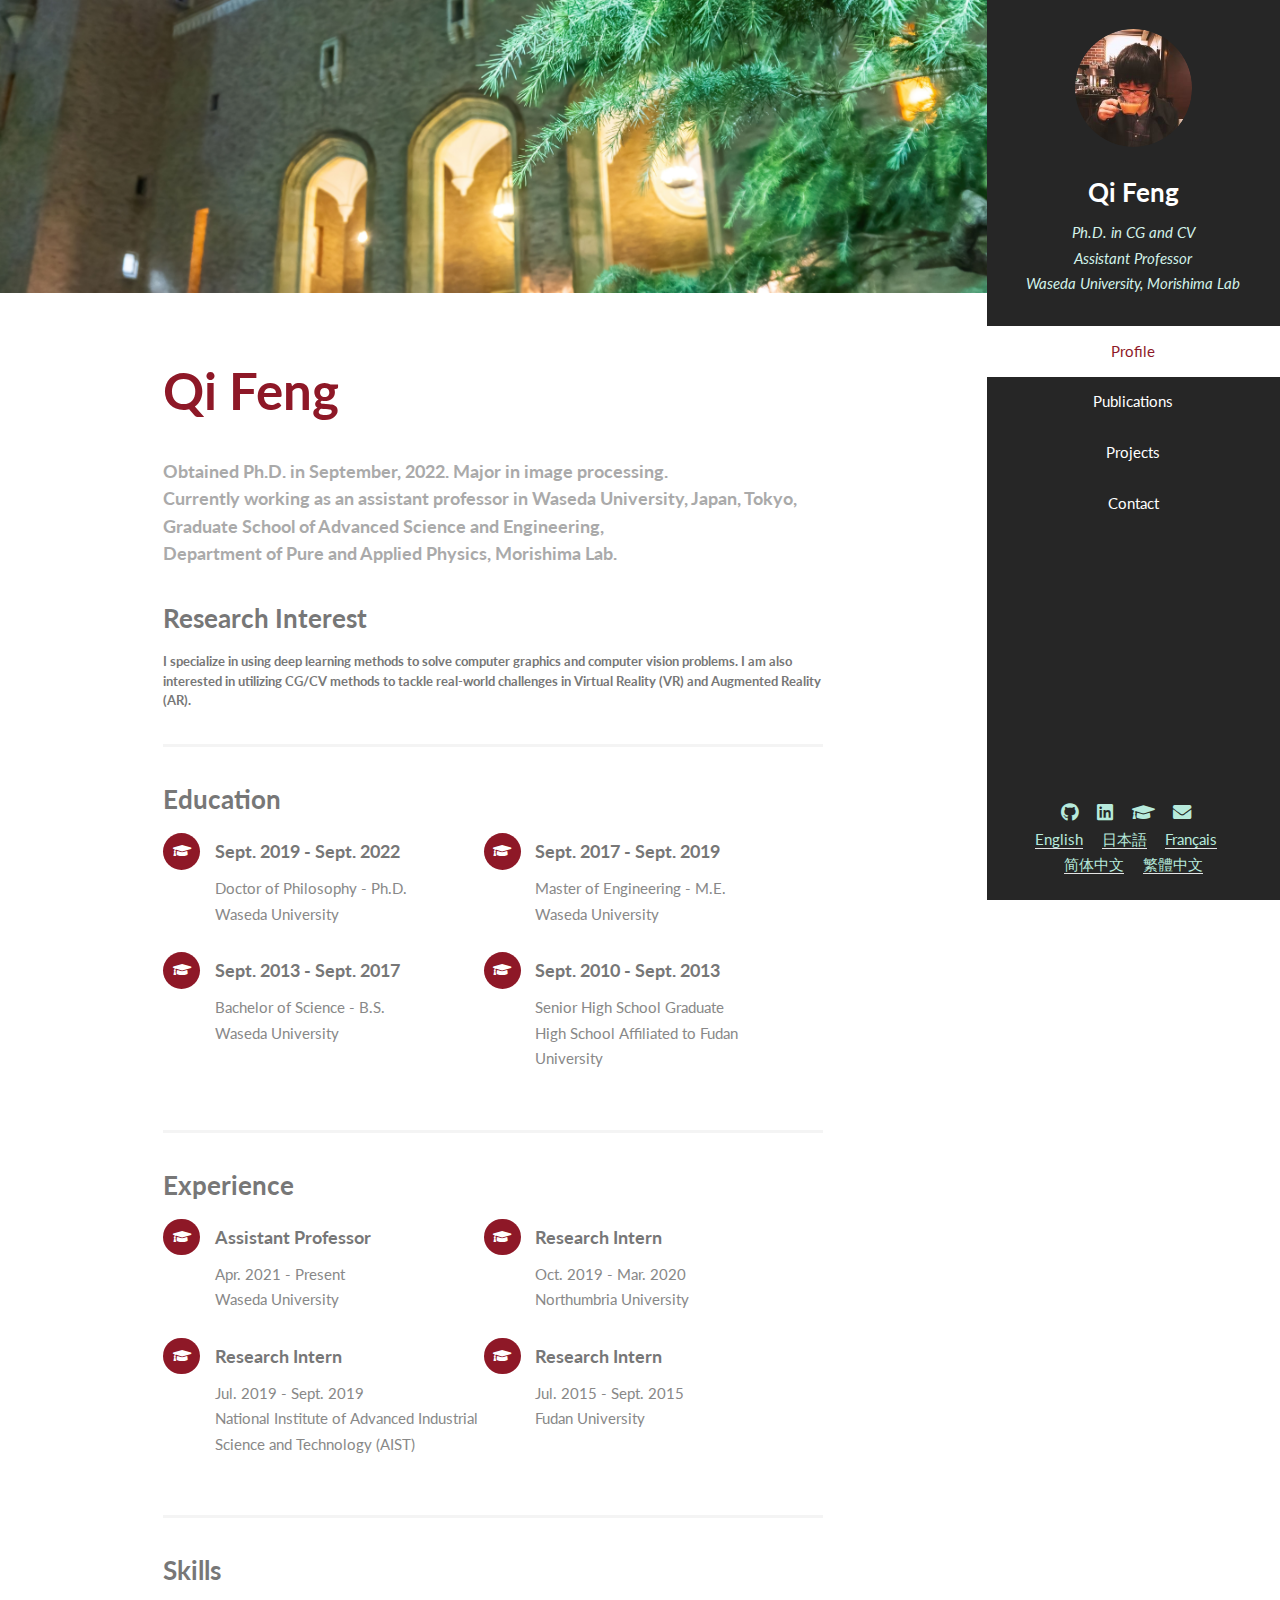
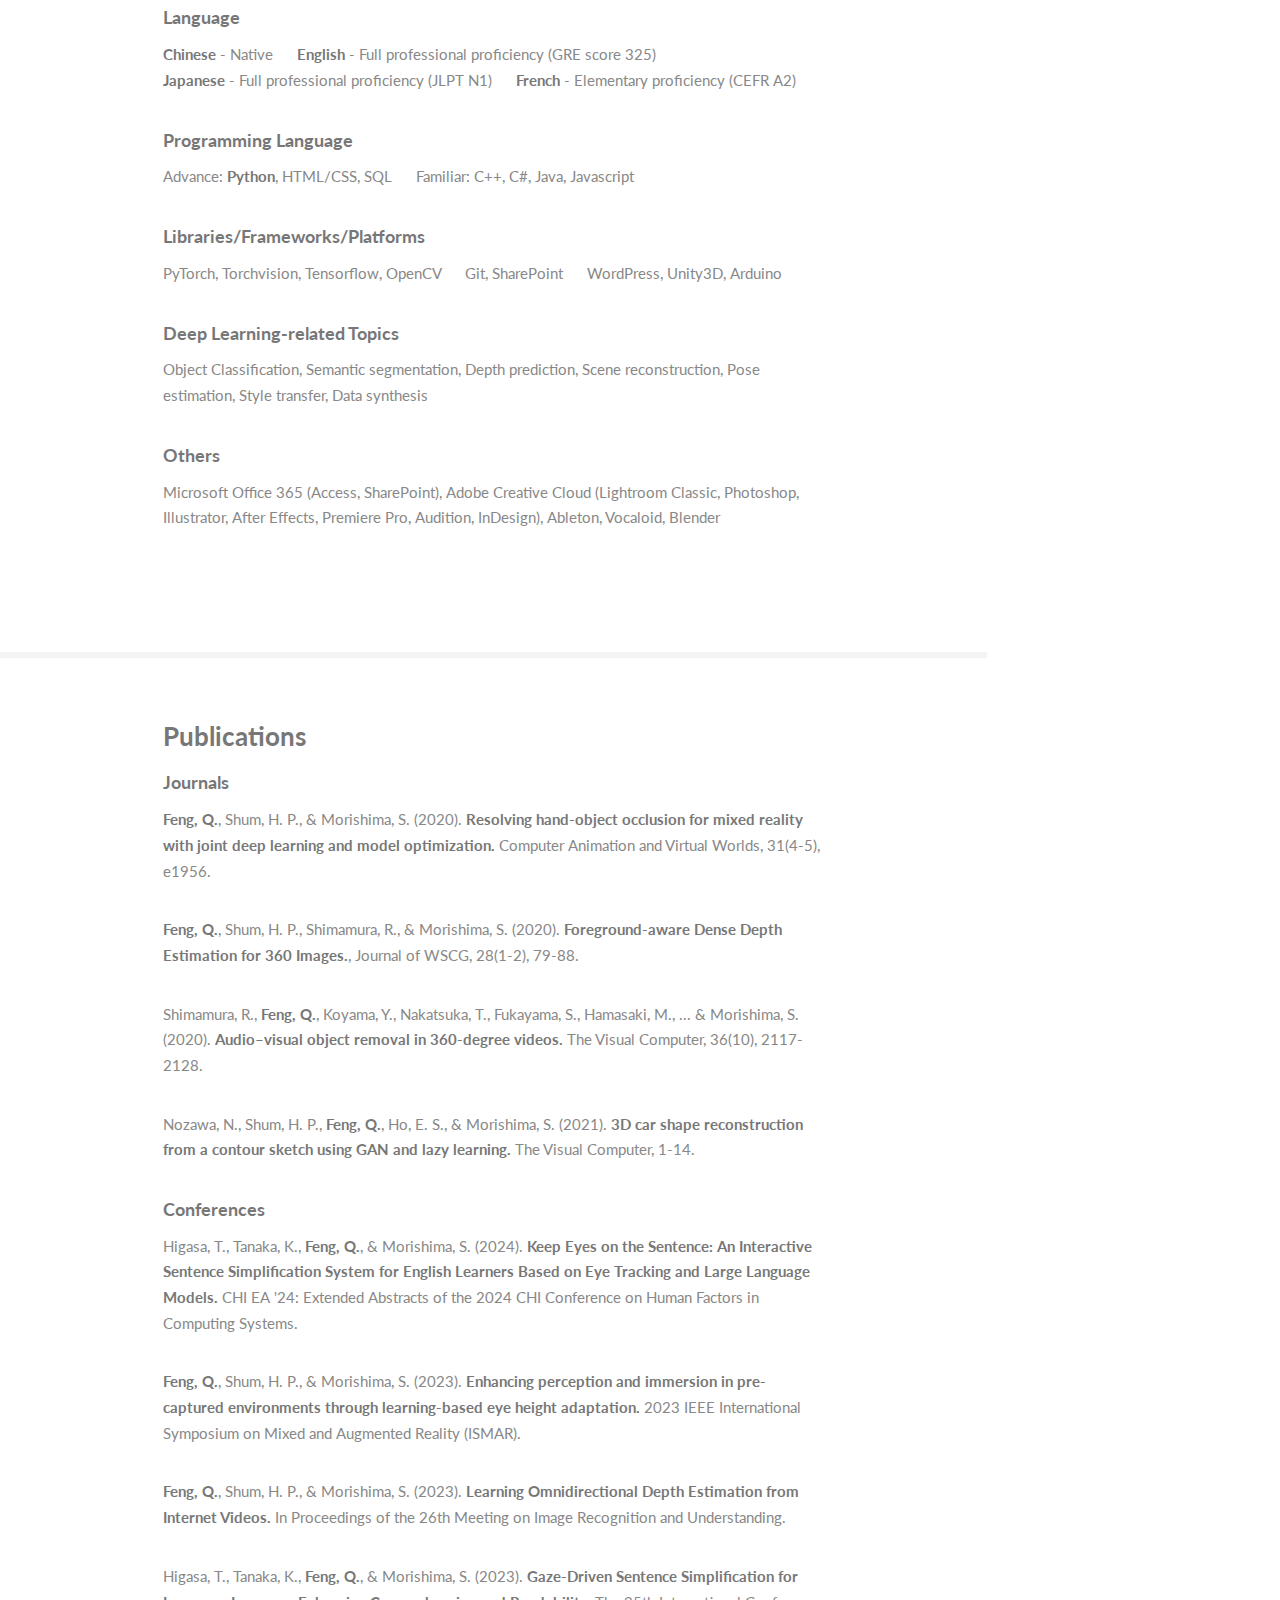
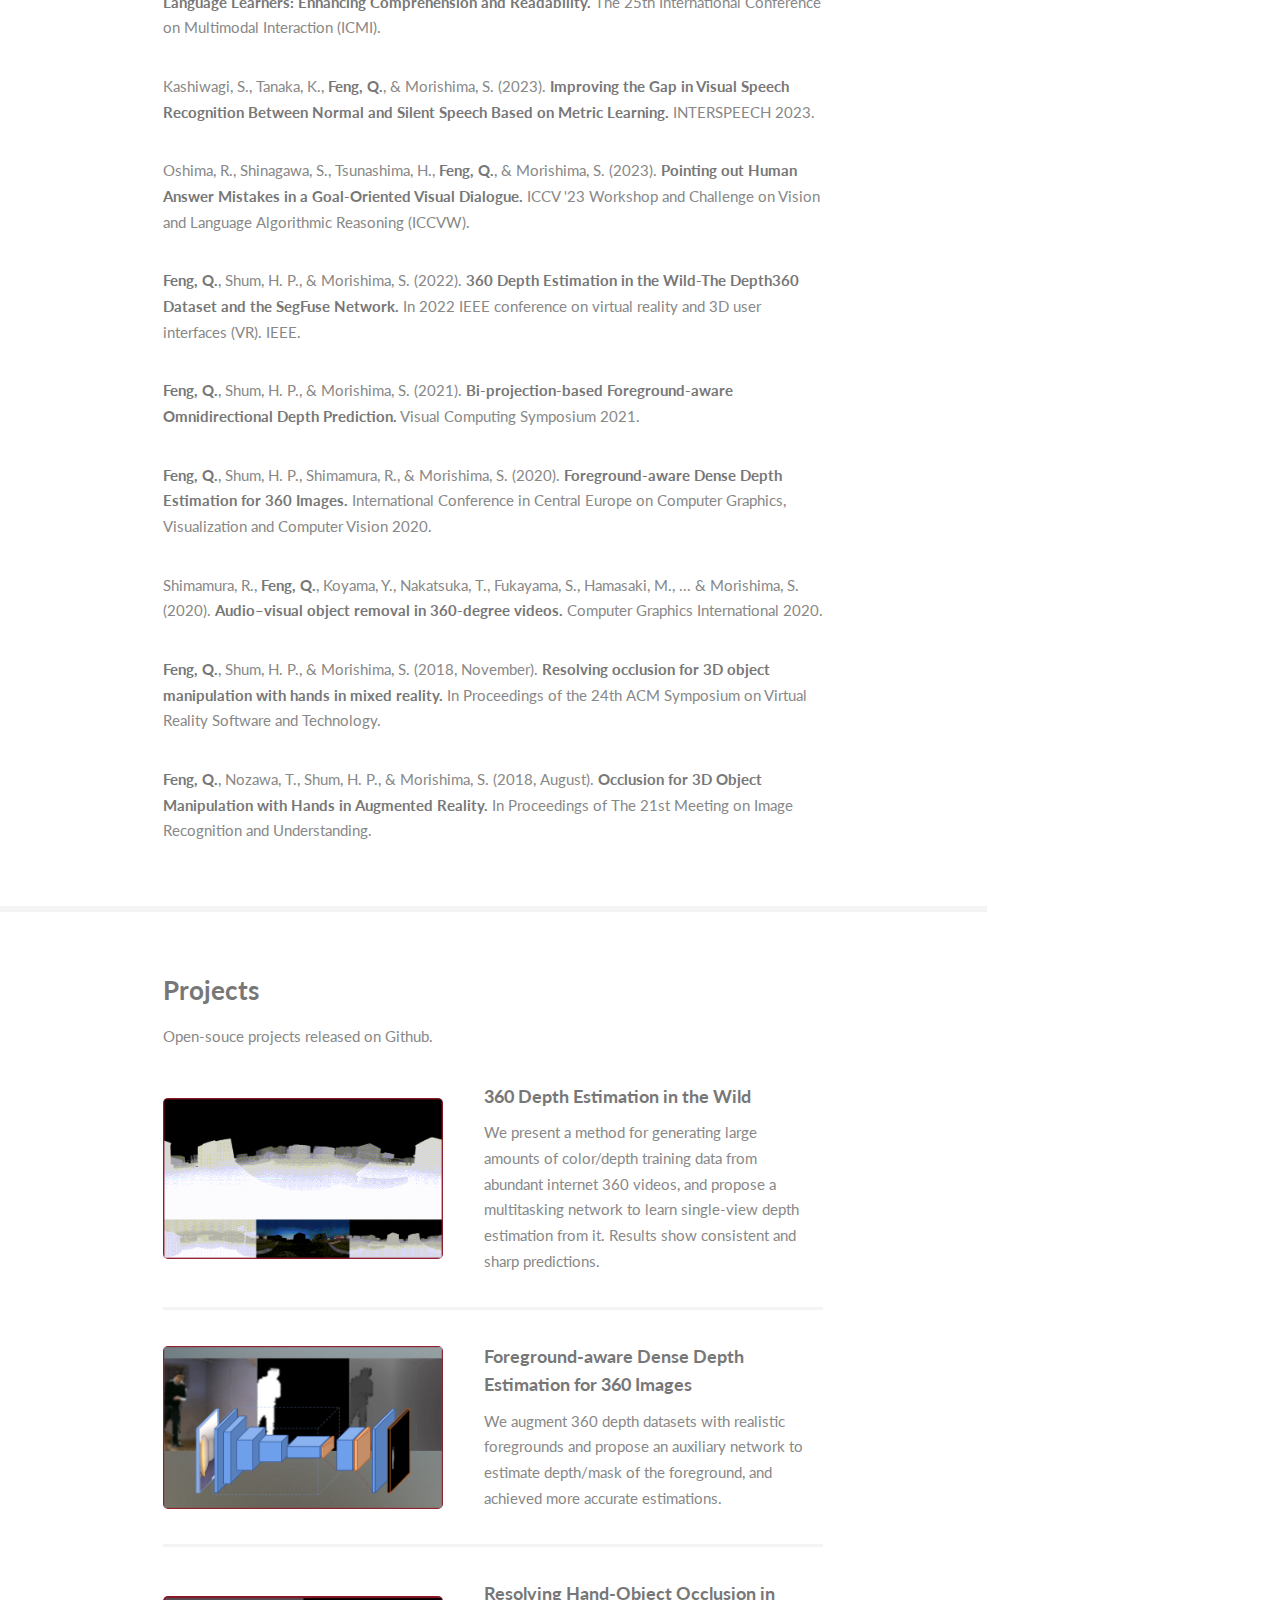
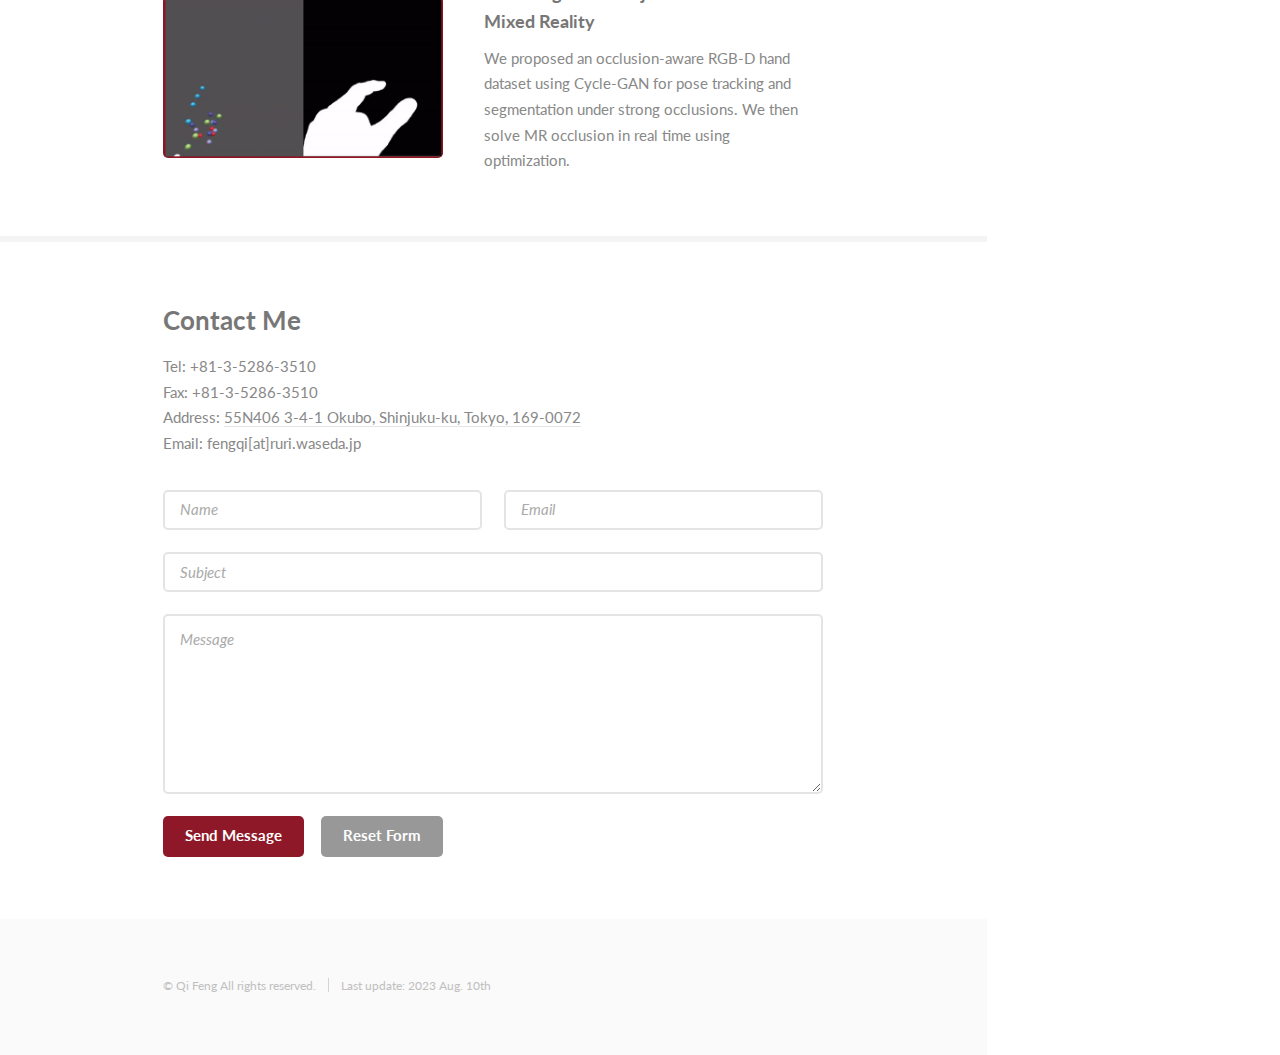
==== commit 57d7eed8: "Paper updated." ====
--- a/index.html
+++ b/index.html
@@ -133,7 +133,7 @@
 												<p>Shimamura, R., <b>Feng, Q.</b>, Koyama, Y., Nakatsuka, T., Fukayama, S., Hamasaki, M., ... & Morishima, S. (2020). <b>Audio–visual object removal in 360-degree videos.</b> The Visual Computer, 36(10), 2117-2128.</p>
 												<p>Nozawa, N., Shum, H. P., <b>Feng, Q.</b>, Ho, E. S., & Morishima, S. (2021). <b>3D car shape reconstruction from a contour sketch using GAN and lazy learning.</b> The Visual Computer, 1-14.</p>
 												<h4>Conferences</h4>
-												<p>Higasa, T., Tanaka, K., <b>Feng, Q.</b>, & Morishima, S. (2023). <b>Keep Eyes on the Sentence: An Interactive Sentence Simplification System for English Learners Based on Eye Tracking and Large Language Models.</b> CHI EA '24: Extended Abstracts of the 2024 CHI Conference on Human Factors in Computing Systems.</p>
+												<p>Higasa, T., Tanaka, K., <b>Feng, Q.</b>, & Morishima, S. (2024). <b>Keep Eyes on the Sentence: An Interactive Sentence Simplification System for English Learners Based on Eye Tracking and Large Language Models.</b> CHI EA '24: Extended Abstracts of the 2024 CHI Conference on Human Factors in Computing Systems.</p>
 												<p><b>Feng, Q.</b>, Shum, H. P., & Morishima, S. (2023). <b>Enhancing perception and immersion in pre-captured environments through learning-based eye height adaptation.</b> 2023 IEEE International Symposium on Mixed and Augmented Reality (ISMAR).</p>
 												<p><b>Feng, Q.</b>, Shum, H. P., & Morishima, S. (2023). <b>Learning Omnidirectional Depth Estimation from Internet Videos.</b> In Proceedings of the 26th Meeting on Image Recognition and Understanding.</p>
 												<p>Higasa, T., Tanaka, K., <b>Feng, Q.</b>, & Morishima, S. (2023). <b>Gaze-Driven Sentence Simplification for Language Learners: Enhancing Comprehension and Readability.</b> The 25th International Conference on Multimodal Interaction (ICMI).</p>
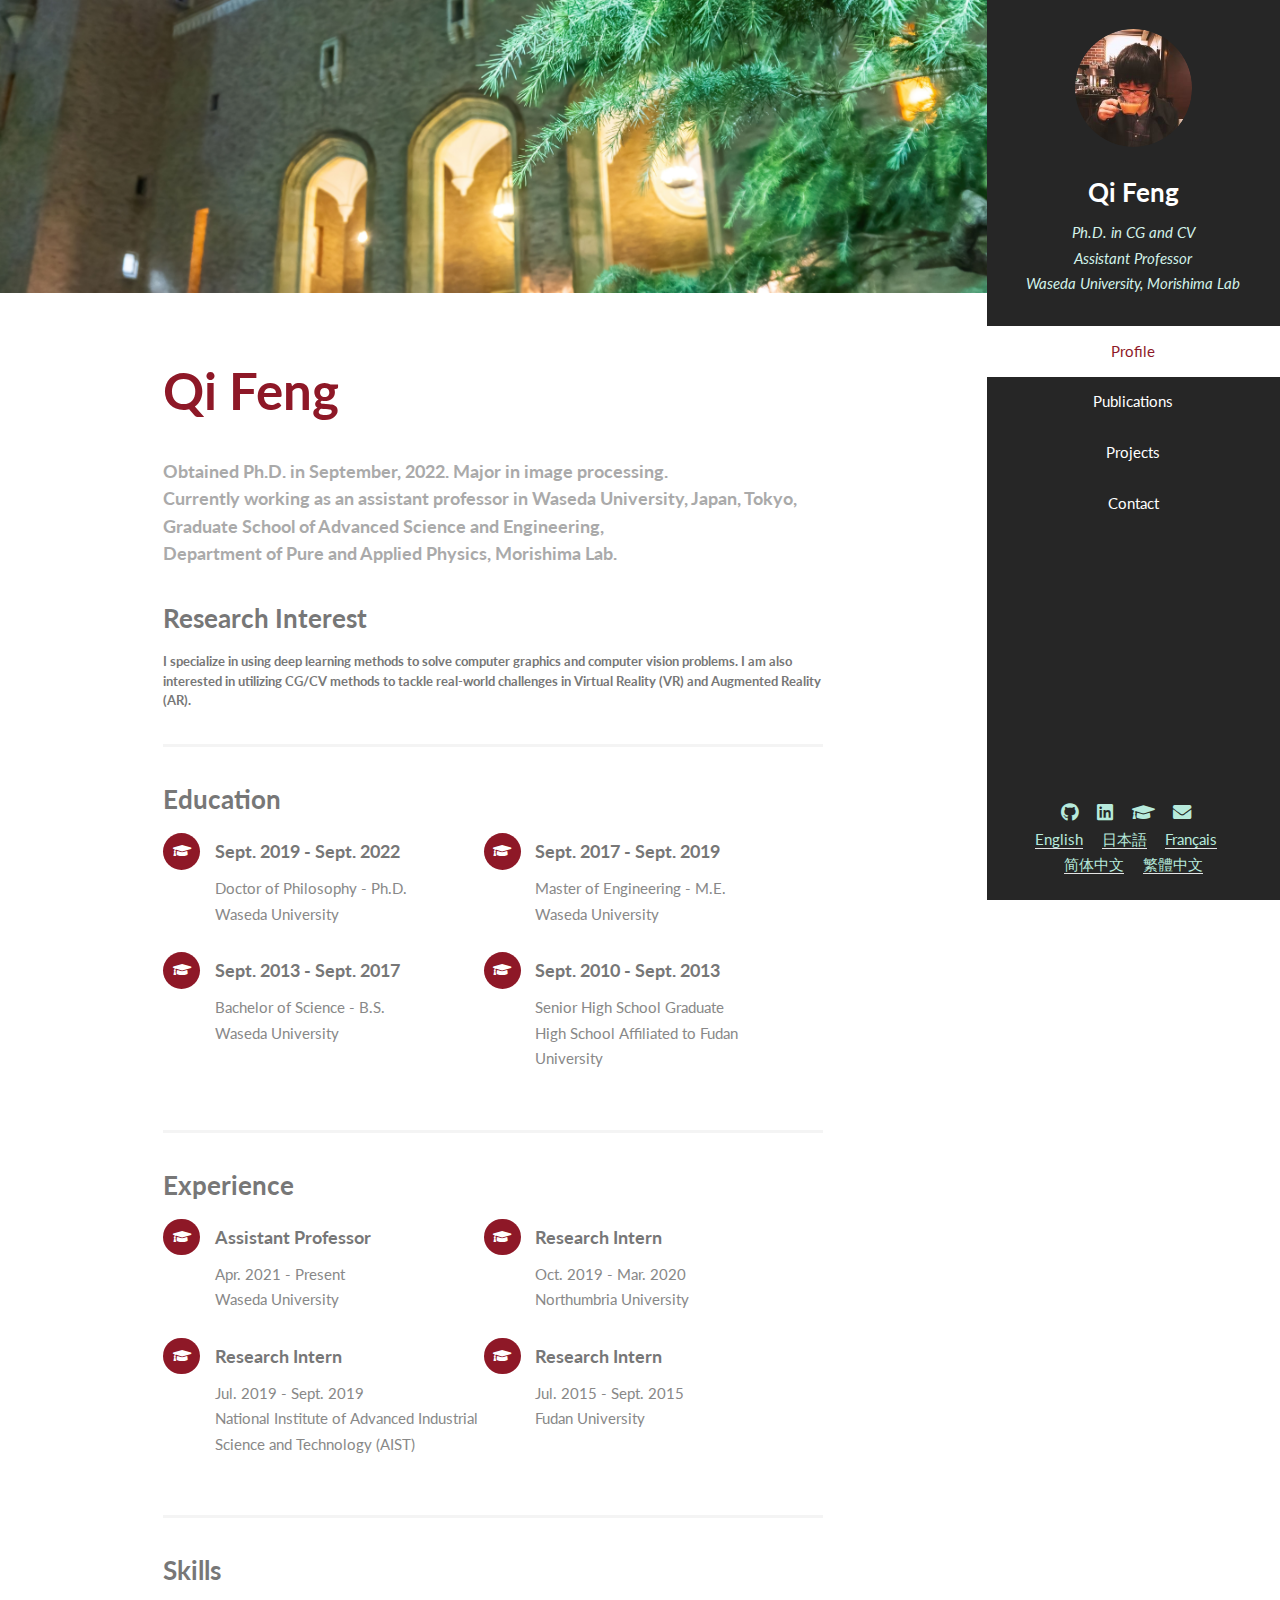
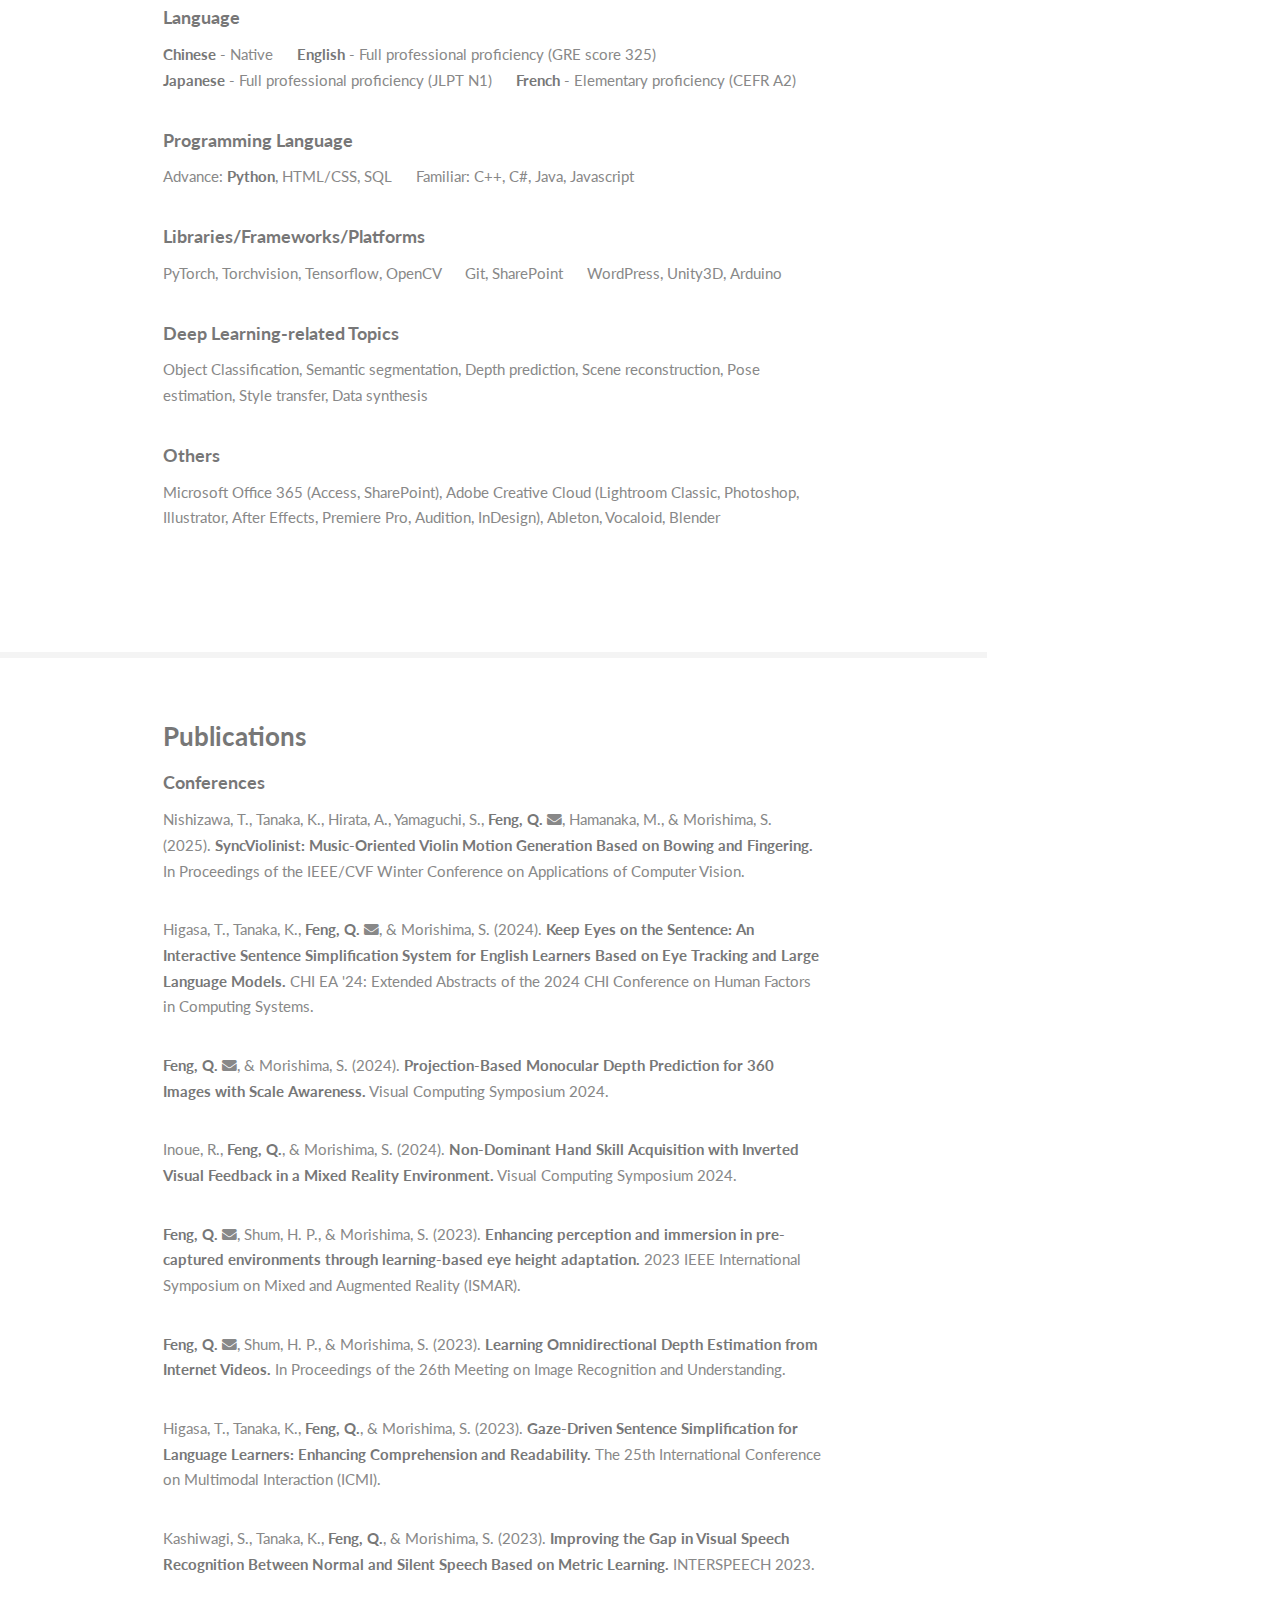
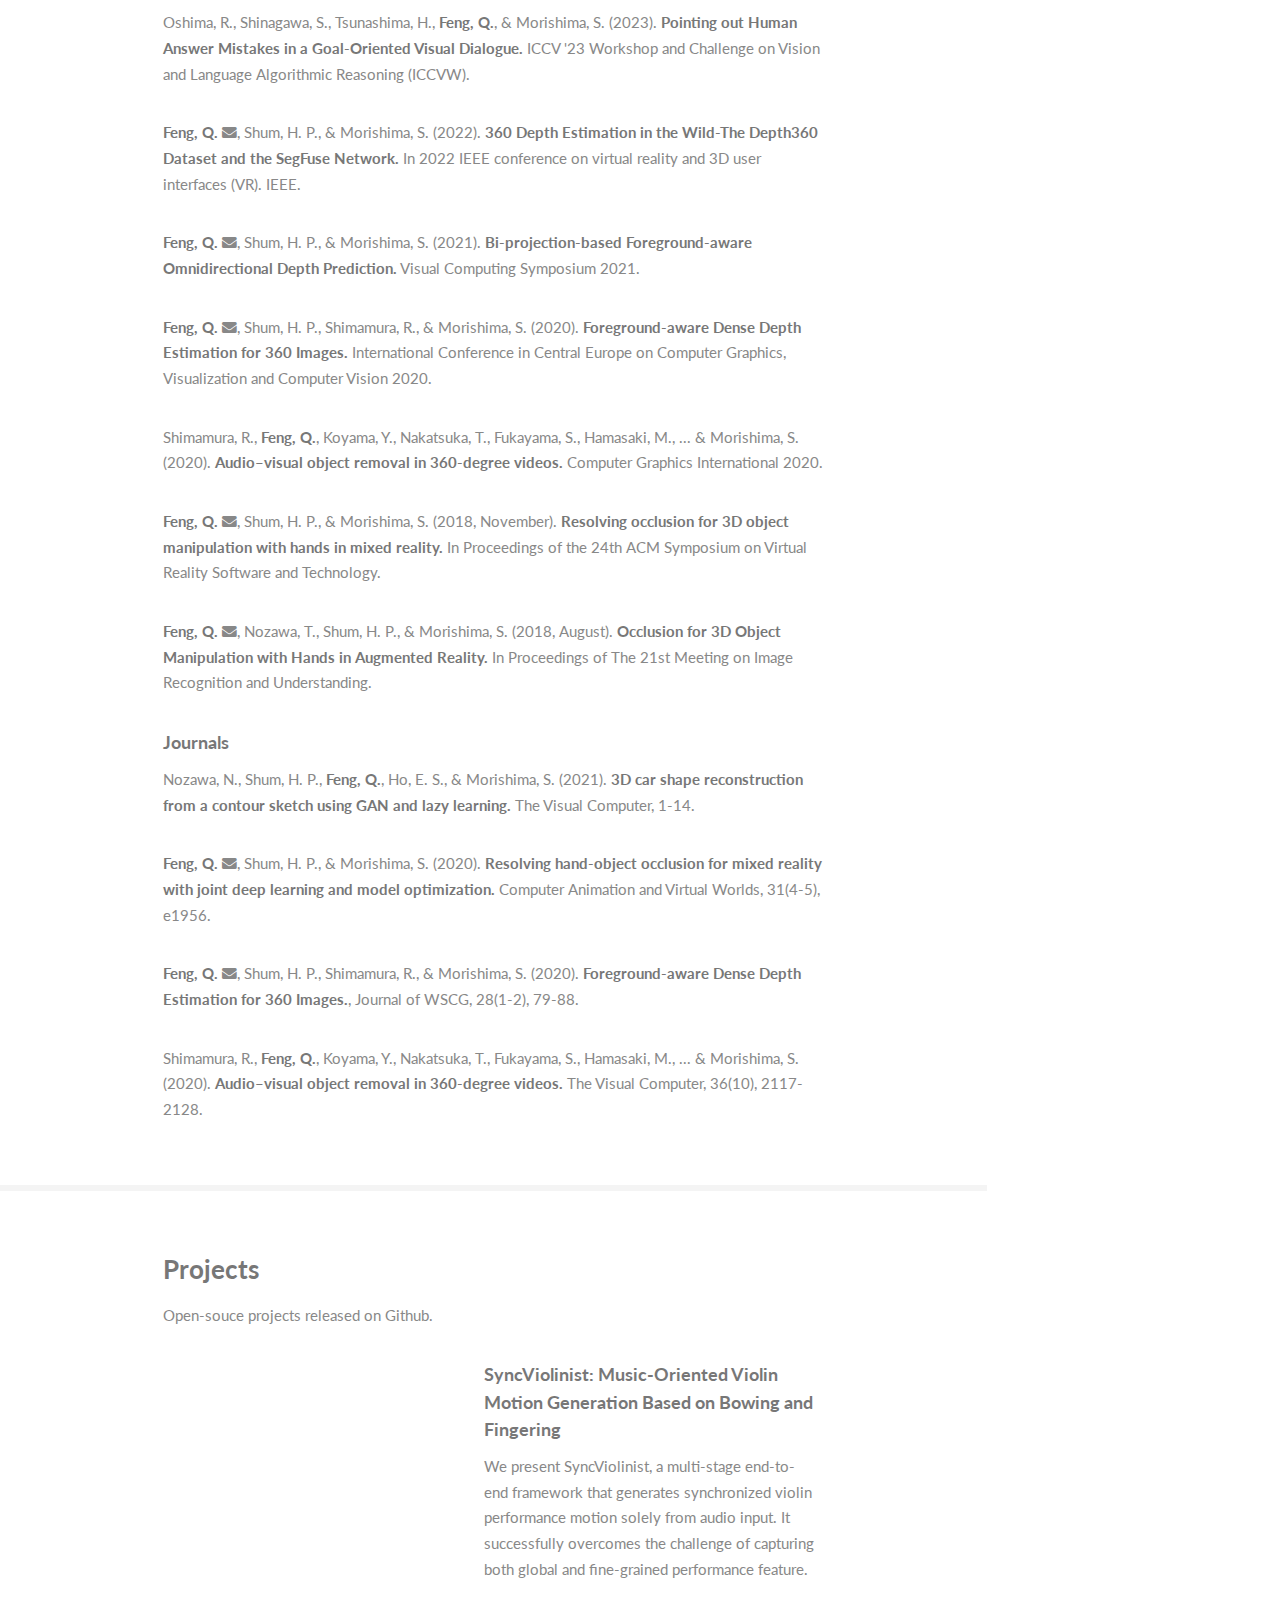
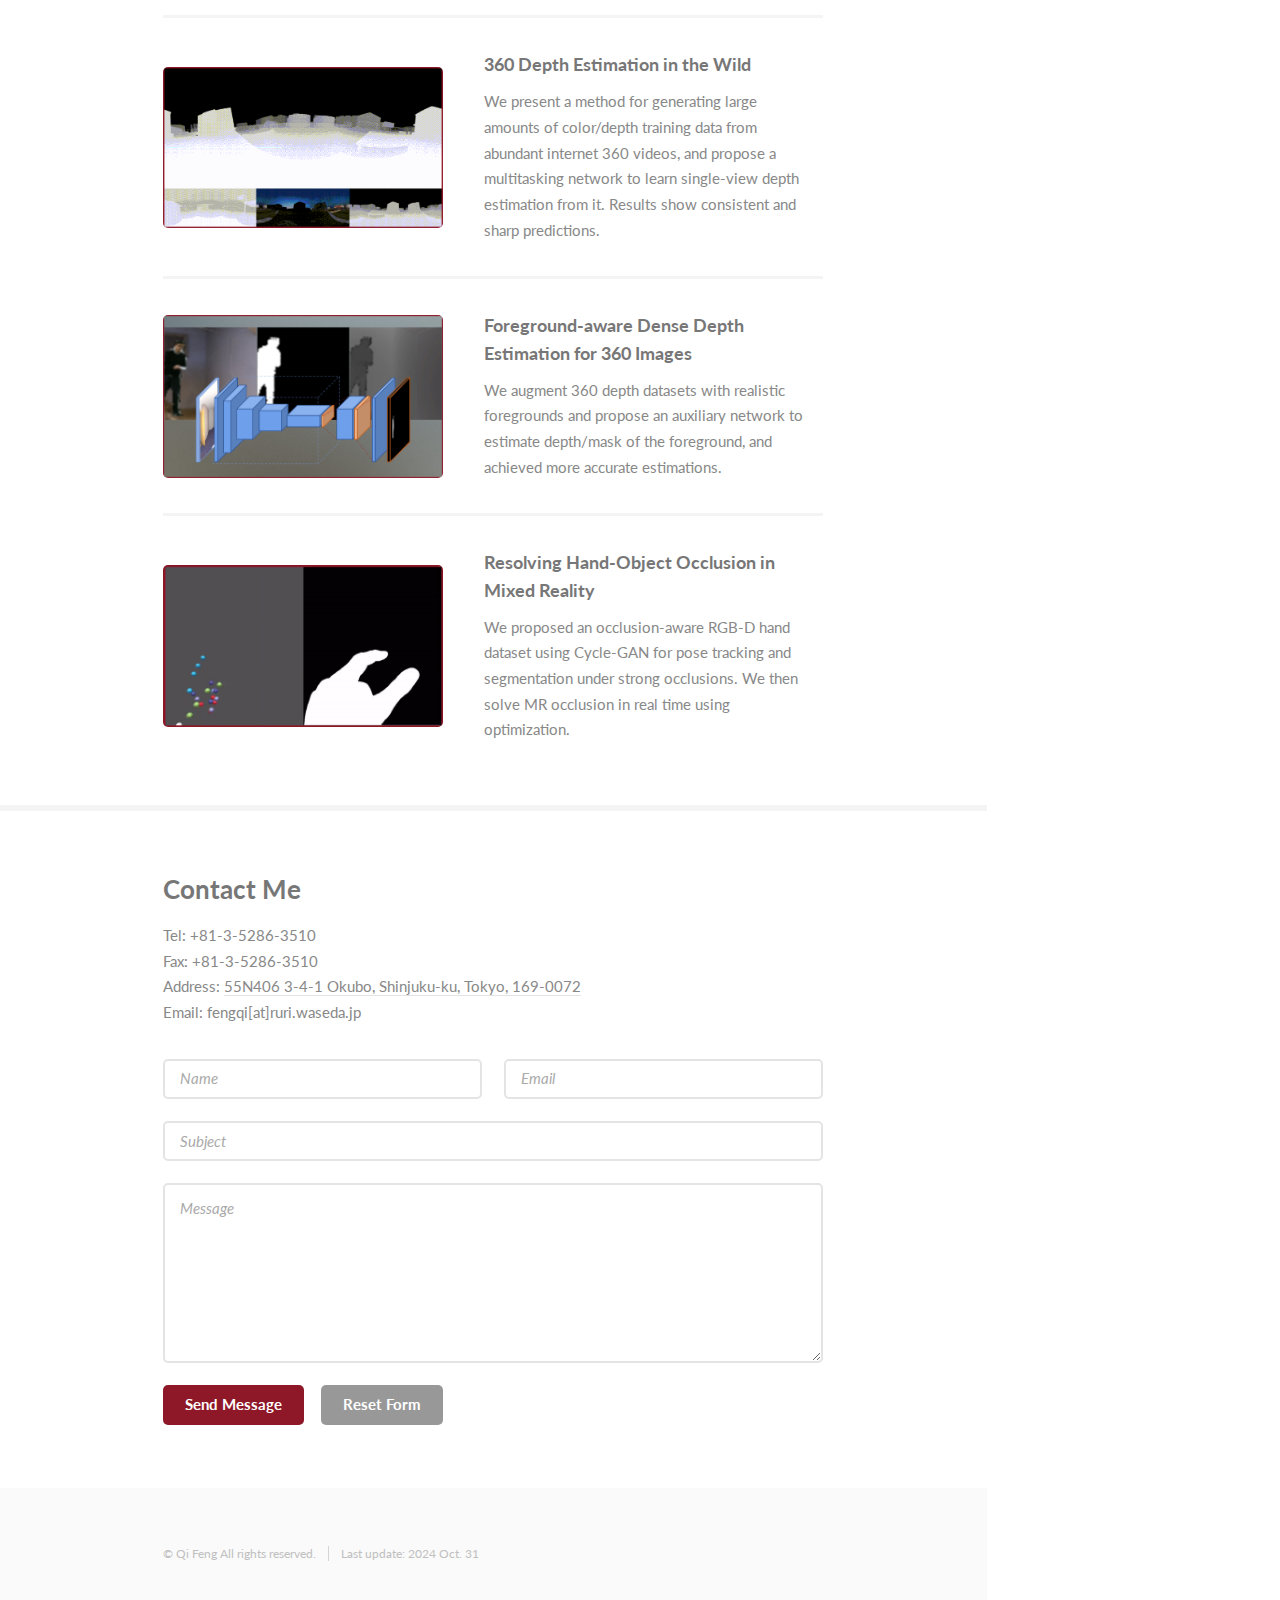
==== commit 40a8f412: "Regular update" ====
--- a/index.html
+++ b/index.html
@@ -126,25 +126,28 @@
 									<div class="features">
 										<article>
 												<h3>Publications</h3>
-												<h4>Journals</h4>
-												<p><b>Feng, Q.</b>, Shum, H. P., & Morishima, S. (2020). <b>Resolving hand‐object occlusion for mixed reality with joint deep learning and model optimization.</b>
-													Computer Animation and Virtual Worlds, 31(4-5), e1956.</p>
-												<p><b>Feng, Q.</b>, Shum, H. P., Shimamura, R., & Morishima, S. (2020). <b>Foreground-aware Dense Depth Estimation for 360 Images.</b>, Journal of WSCG, 28(1-2), 79-88.</p>
-												<p>Shimamura, R., <b>Feng, Q.</b>, Koyama, Y., Nakatsuka, T., Fukayama, S., Hamasaki, M., ... & Morishima, S. (2020). <b>Audio–visual object removal in 360-degree videos.</b> The Visual Computer, 36(10), 2117-2128.</p>
-												<p>Nozawa, N., Shum, H. P., <b>Feng, Q.</b>, Ho, E. S., & Morishima, S. (2021). <b>3D car shape reconstruction from a contour sketch using GAN and lazy learning.</b> The Visual Computer, 1-14.</p>
 												<h4>Conferences</h4>
-												<p>Higasa, T., Tanaka, K., <b>Feng, Q.</b>, & Morishima, S. (2024). <b>Keep Eyes on the Sentence: An Interactive Sentence Simplification System for English Learners Based on Eye Tracking and Large Language Models.</b> CHI EA '24: Extended Abstracts of the 2024 CHI Conference on Human Factors in Computing Systems.</p>
-												<p><b>Feng, Q.</b>, Shum, H. P., & Morishima, S. (2023). <b>Enhancing perception and immersion in pre-captured environments through learning-based eye height adaptation.</b> 2023 IEEE International Symposium on Mixed and Augmented Reality (ISMAR).</p>
-												<p><b>Feng, Q.</b>, Shum, H. P., & Morishima, S. (2023). <b>Learning Omnidirectional Depth Estimation from Internet Videos.</b> In Proceedings of the 26th Meeting on Image Recognition and Understanding.</p>
+												<p>Nishizawa, T., Tanaka, K., Hirata, A., Yamaguchi, S., <b>Feng, Q.</b> <i class="fa fa-envelope"></i>, Hamanaka, M., & Morishima, S. (2025). <b>SyncViolinist: Music-Oriented Violin Motion Generation Based on Bowing and Fingering.</b> In Proceedings of the IEEE/CVF Winter Conference on Applications of Computer Vision.</p>
+												<p>Higasa, T., Tanaka, K., <b>Feng, Q.</b> <i class="fa fa-envelope"></i>, & Morishima, S. (2024). <b>Keep Eyes on the Sentence: An Interactive Sentence Simplification System for English Learners Based on Eye Tracking and Large Language Models.</b> CHI EA '24: Extended Abstracts of the 2024 CHI Conference on Human Factors in Computing Systems.</p>
+												<p><b>Feng, Q.</b> <i class="fa fa-envelope"></i>, & Morishima, S. (2024). <b>Projection-Based Monocular Depth Prediction for 360 Images with Scale Awareness.</b> Visual Computing Symposium 2024.</p>
+												<p>Inoue, R., <b>Feng, Q.</b>, & Morishima, S. (2024). <b>Non-Dominant Hand Skill Acquisition with Inverted Visual Feedback in a Mixed Reality Environment.</b> Visual Computing Symposium 2024.</p>
+												<p><b>Feng, Q.</b> <i class="fa fa-envelope"></i>, Shum, H. P., & Morishima, S. (2023). <b>Enhancing perception and immersion in pre-captured environments through learning-based eye height adaptation.</b> 2023 IEEE International Symposium on Mixed and Augmented Reality (ISMAR).</p>
+												<p><b>Feng, Q.</b> <i class="fa fa-envelope"></i>, Shum, H. P., & Morishima, S. (2023). <b>Learning Omnidirectional Depth Estimation from Internet Videos.</b> In Proceedings of the 26th Meeting on Image Recognition and Understanding.</p>
 												<p>Higasa, T., Tanaka, K., <b>Feng, Q.</b>, & Morishima, S. (2023). <b>Gaze-Driven Sentence Simplification for Language Learners: Enhancing Comprehension and Readability.</b> The 25th International Conference on Multimodal Interaction (ICMI).</p>
 												<p>Kashiwagi, S., Tanaka, K., <b>Feng, Q.</b>, & Morishima, S. (2023). <b>Improving the Gap in Visual Speech Recognition Between Normal and Silent Speech Based on Metric Learning.</b> INTERSPEECH 2023.</p>
 												<p>Oshima, R., Shinagawa, S., Tsunashima, H., <b>Feng, Q.</b>, & Morishima, S. (2023). <b>Pointing out Human Answer Mistakes in a Goal-Oriented Visual Dialogue.</b> ICCV '23 Workshop and Challenge on Vision and Language Algorithmic Reasoning (ICCVW).</p>
-												<p><b>Feng, Q.</b>, Shum, H. P., & Morishima, S. (2022). <b>360 Depth Estimation in the Wild-The Depth360 Dataset and the SegFuse Network.</b> In 2022 IEEE conference on virtual reality and 3D user interfaces (VR). IEEE.</p>
-												<p><b>Feng, Q.</b>, Shum, H. P., & Morishima, S. (2021). <b>Bi-projection-based Foreground-aware Omnidirectional Depth Prediction.</b> Visual Computing Symposium 2021.</p>
-												<p><b>Feng, Q.</b>, Shum, H. P., Shimamura, R., & Morishima, S. (2020). <b>Foreground-aware Dense Depth Estimation for 360 Images.</b> International Conference in Central Europe on Computer Graphics, Visualization and Computer Vision 2020.</p>
+												<p><b>Feng, Q.</b> <i class="fa fa-envelope"></i>, Shum, H. P., & Morishima, S. (2022). <b>360 Depth Estimation in the Wild-The Depth360 Dataset and the SegFuse Network.</b> In 2022 IEEE conference on virtual reality and 3D user interfaces (VR). IEEE.</p>
+												<p><b>Feng, Q.</b> <i class="fa fa-envelope"></i>, Shum, H. P., & Morishima, S. (2021). <b>Bi-projection-based Foreground-aware Omnidirectional Depth Prediction.</b> Visual Computing Symposium 2021.</p>
+												<p><b>Feng, Q.</b> <i class="fa fa-envelope"></i>, Shum, H. P., Shimamura, R., & Morishima, S. (2020). <b>Foreground-aware Dense Depth Estimation for 360 Images.</b> International Conference in Central Europe on Computer Graphics, Visualization and Computer Vision 2020.</p>
 												<p>Shimamura, R., <b>Feng, Q.</b>, Koyama, Y., Nakatsuka, T., Fukayama, S., Hamasaki, M., ... & Morishima, S. (2020). <b>Audio–visual object removal in 360-degree videos.</b> Computer Graphics International 2020.</p>
-												<p><b>Feng, Q.</b>, Shum, H. P., & Morishima, S. (2018, November). <b>Resolving occlusion for 3D object manipulation with hands in mixed reality.</b> In Proceedings of the 24th ACM Symposium on Virtual Reality Software and Technology.</p>
-												<p><b>Feng, Q.</b>, Nozawa, T., Shum, H. P., & Morishima, S. (2018, August). <b>Occlusion for 3D Object Manipulation with Hands in Augmented Reality.</b> In Proceedings of The 21st Meeting on Image Recognition and Understanding.</p>
+												<p><b>Feng, Q.</b> <i class="fa fa-envelope"></i>, Shum, H. P., & Morishima, S. (2018, November). <b>Resolving occlusion for 3D object manipulation with hands in mixed reality.</b> In Proceedings of the 24th ACM Symposium on Virtual Reality Software and Technology.</p>
+												<p><b>Feng, Q.</b> <i class="fa fa-envelope"></i>, Nozawa, T., Shum, H. P., & Morishima, S. (2018, August). <b>Occlusion for 3D Object Manipulation with Hands in Augmented Reality.</b> In Proceedings of The 21st Meeting on Image Recognition and Understanding.</p>
+												<h4>Journals</h4>
+												<p>Nozawa, N., Shum, H. P., <b>Feng, Q.</b>, Ho, E. S., & Morishima, S. (2021). <b>3D car shape reconstruction from a contour sketch using GAN and lazy learning.</b> The Visual Computer, 1-14.</p>
+												<p><b>Feng, Q.</b> <i class="fa fa-envelope"></i>, Shum, H. P., & Morishima, S. (2020). <b>Resolving hand‐object occlusion for mixed reality with joint deep learning and model optimization.</b>
+													Computer Animation and Virtual Worlds, 31(4-5), e1956.</p>
+												<p><b>Feng, Q.</b> <i class="fa fa-envelope"></i>, Shum, H. P., Shimamura, R., & Morishima, S. (2020). <b>Foreground-aware Dense Depth Estimation for 360 Images.</b>, Journal of WSCG, 28(1-2), 79-88.</p>
+												<p>Shimamura, R., <b>Feng, Q.</b>, Koyama, Y., Nakatsuka, T., Fukayama, S., Hamasaki, M., ... & Morishima, S. (2020). <b>Audio–visual object removal in 360-degree videos.</b> The Visual Computer, 36(10), 2117-2128.</p>
 										</article>
 									</div>
 								</div>
@@ -156,6 +159,13 @@
 									<h3>Projects</h3>
 									<p>Open-souce projects released on Github.</p>
 									<div class="features">
+										<article>
+											<a href="https://github.com/Kakanat/SyncViolinist" class="image"><img src="images/syncviolin.jpg" alt="" /></a>
+											<div class="inner">
+												<h4><a href="https://github.com/Kakanat/SyncViolinist">SyncViolinist: Music-Oriented Violin Motion Generation Based on Bowing and Fingering</a></h4>
+												<p>We present SyncViolinist, a multi-stage end-to-end framework that generates synchronized violin performance motion solely from audio input. It successfully overcomes the challenge of capturing both global and fine-grained performance feature.</p>
+											</div>
+										</article>
 										<article>
 											<a href="https://segfuse.github.io/" class="image"><img src="images/segfuse.gif" alt="" /></a>
 											<div class="inner">
@@ -214,7 +224,7 @@
 					<section id="footer">
 						<div class="container">
 							<ul class="copyright">
-								<li>&copy; Qi Feng All rights reserved.</li><li>Last update: 2023 Aug. 10th</li>
+								<li>&copy; Qi Feng All rights reserved.</li><li>Last update: 2024 Oct. 31</li>
 							</ul>
 						</div>
 					</section>
